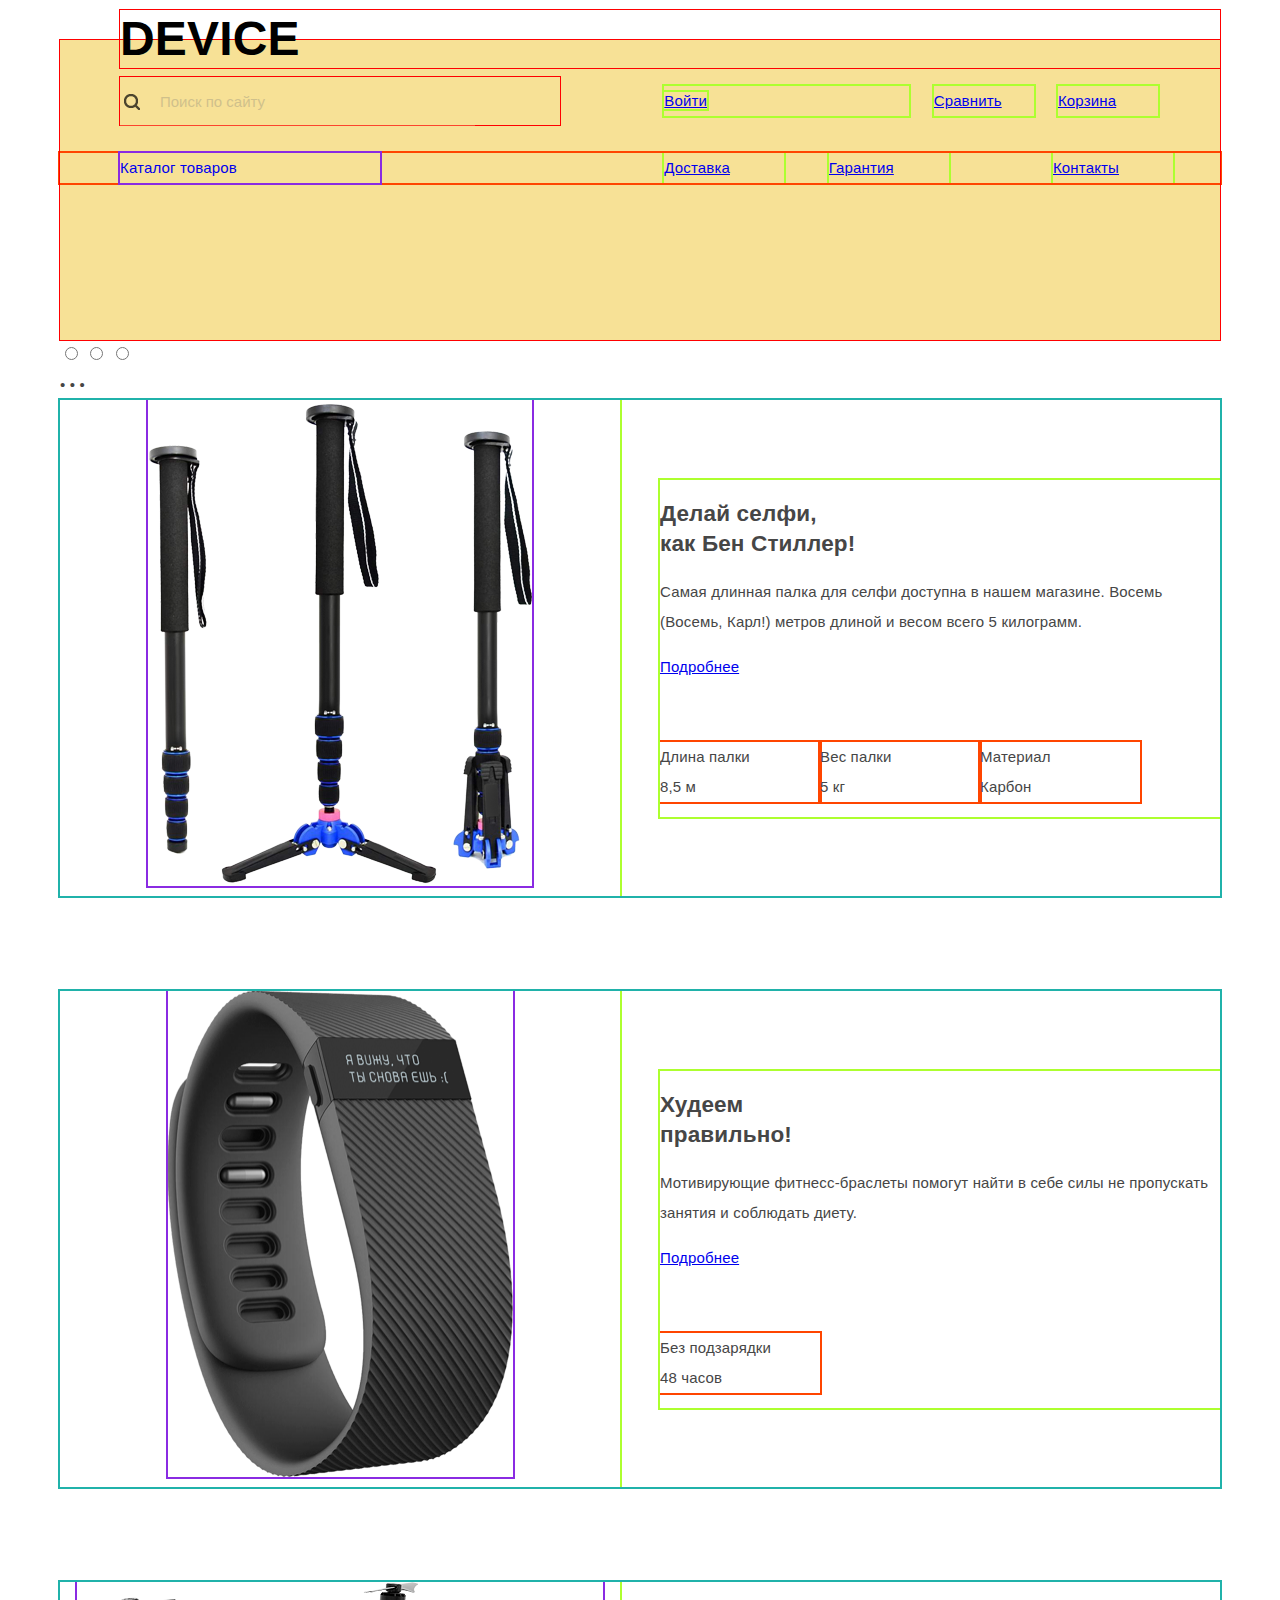
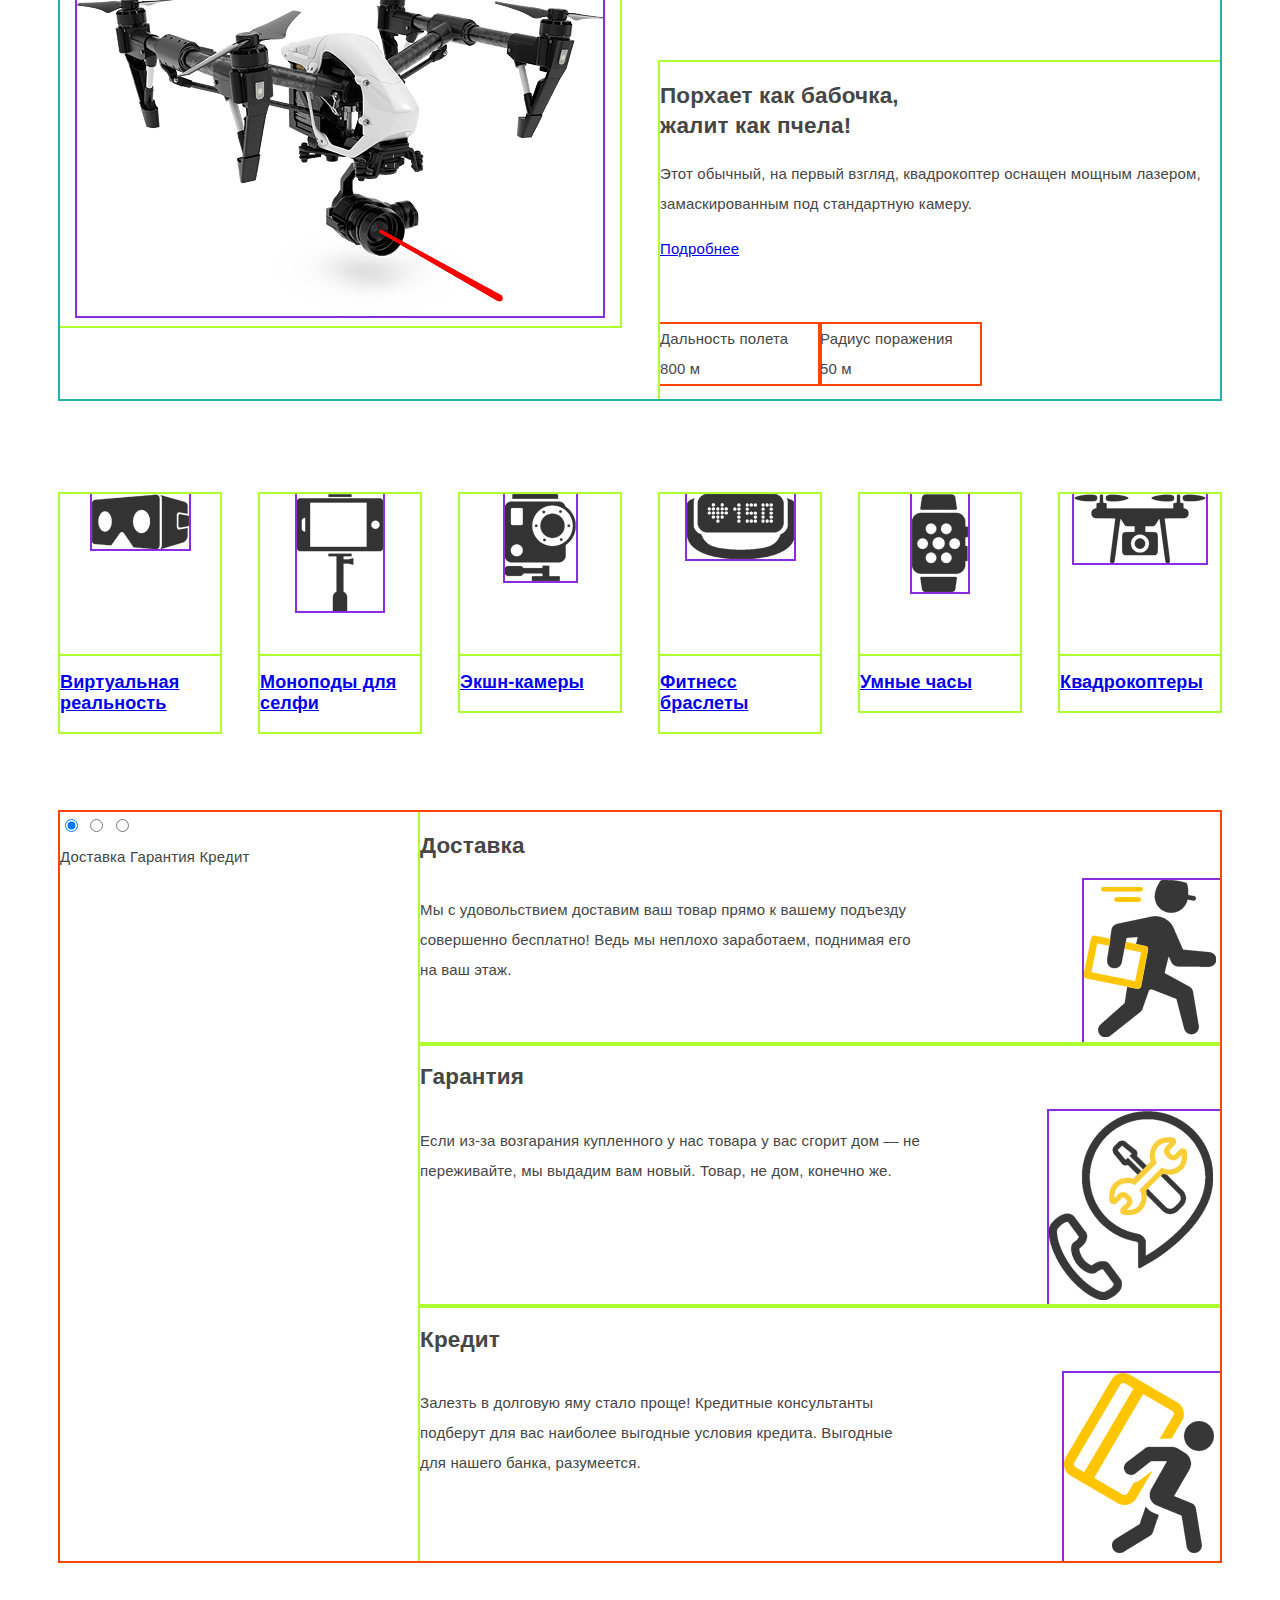
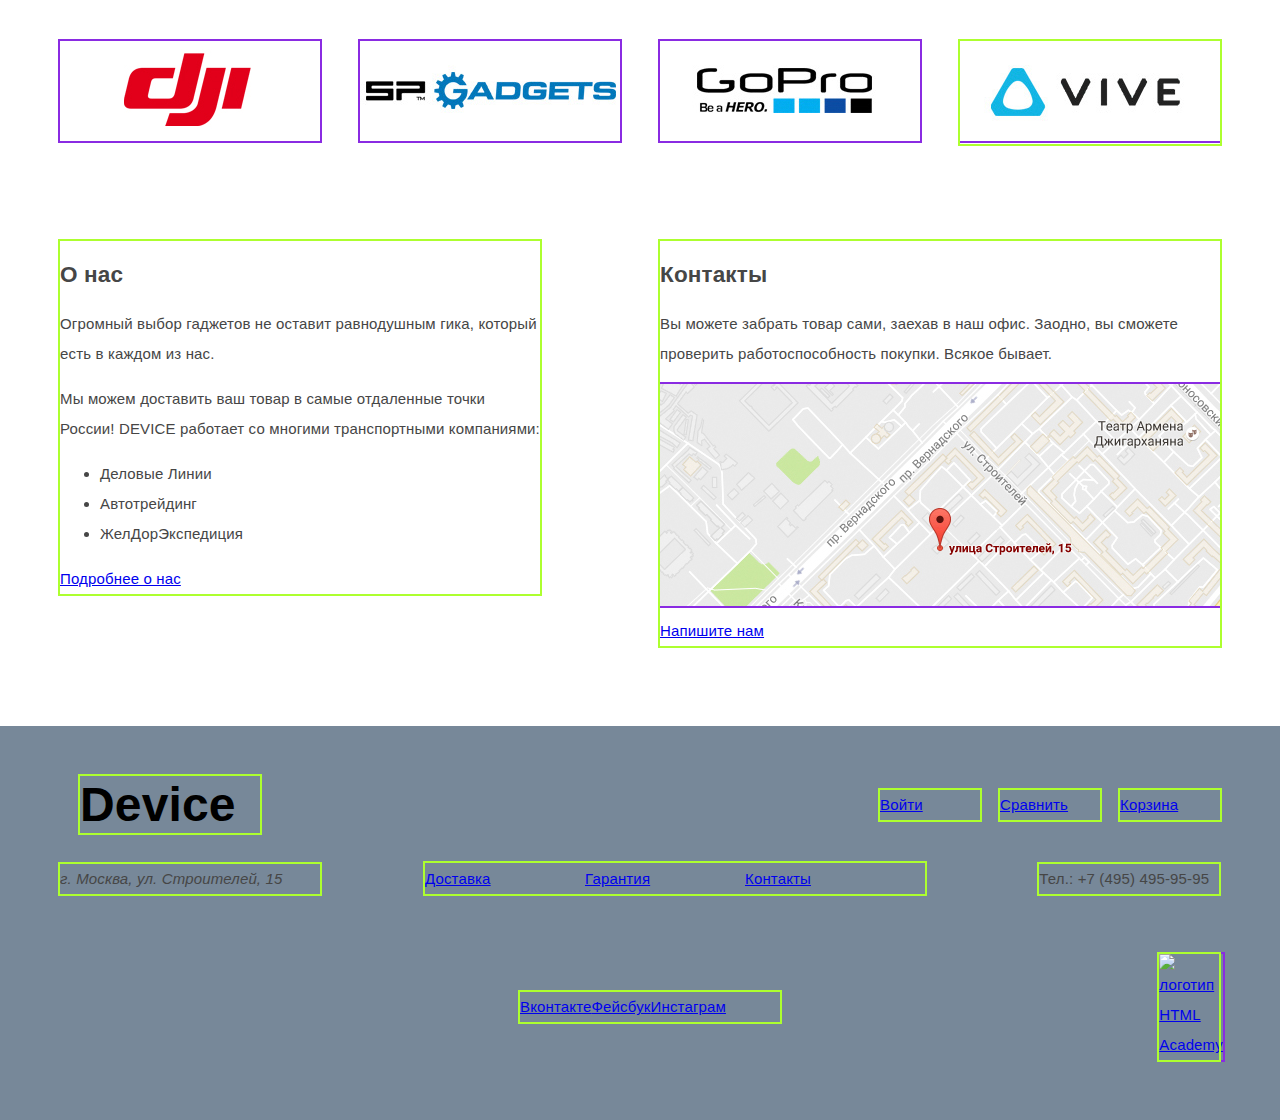
==== index.html @ c37bfab3 "продалжаю делать разметку меню каталога" ====
<!DOCTYPE html>
<html lang="ru">
  <head>
    <meta charset="utf-8">
    <title>HTML Academy: Девайс</title>
    <link rel="stylesheet" href="css/style.css">
  </head>
  <body>

    <header class="main-header">
      <div class="container">
        <a class="logo">Device</a>
        <form class="search" action="#" method="get">
          <input class="search-field" type="search" name="search-field" placeholder="Поиск по сайту"><!--
       --><input class="search-btn" type="submit" name="search-btn" value="Найти">
        </form>

        <div class="user-block">
          <a class="login" href="#">Войти</a>
        </div>

        <a class="comparison" href="#">Сравнить</a>
        <a class="cart" href="#">Корзина</a>

        <nav class="main-navigation">
          <ul class="catalog-list">
            <li><a href="#">Каталог товаров</a>
              <ul class="sub-menu">
                <li><a href="#">Виртуальная реальность</a></li><!--
             --><li><a href="catalog-monopods.html">Моноподы для селфи</a></li><!--
              --><li><a href="#">Экшн-камеры</a>
              </ul>
              <ul class="sub-menu">
                <li><a href="#">Фитнесс-браслеты</a></li><!--
             --><li><a href="#">Умные часы</a>
              </ul>
              <ul class="sub-menu">
                <li><a href="#">Квадрокоптеры</a></li>
              </ul>
            </li>
          </ul>
          <a class="delivery" href="#">Доставка</a>
          <a class="warranty" href="#">Гарантия</a>
          <a class="contacts" href="#">Контакты</a>
        </nav>
      </div>
    </header>

    <main>
      <div class="container">
        <div class="promo-slider ">
          <input type="radio" id="promo-btn-1" name="toggle" checked>
          <input type="radio" id="promo-btn-2" name="toggle">
          <input type="radio" id="promo-btn-3" name="toggle">
          <div class="slider-controls">
            <label for="promo-btn-1">&bull;</label>
            <label for="promo-btn-2">&bull;</label>
            <label for="promo-btn-3">&bull;</label>
          </div>

          <div class="wrapper">
            <article class="slider-item clearfix">
              <div class="img-box">
                <a href="#"><img src="img/slider-1.png" width="384" height="486" alt="selfie-stick"></a>
              </div>
              <div class="desc-box">
                <h2>Делай селфи,<br>
                    как Бен Стиллер!</h2>
                <p>Самая длинная палка для селфи доступна в нашем магазине.
                  Восемь (Восемь, Карл!) метров длиной и весом всего 5 килограмм.</p>
                <p class="item-link"><a class="btn" href="#">Подробнее</a></p>
                <dl class="desc clearfix">
                  <div class="item-property">
                    <dt>Длина палки</dt>
                    <dd>8,5 м</dd>
                  </div>
                  <div class="item-property">
                    <dt>Вес палки</dt>
                    <dd>5 кг</dd>
                  </div>
                  <div class="item-property">
                    <dt>Материал</dt>
                    <dd>Карбон</dd>
                  </div>
                </dl>
              </div>
            </article>

            <article class="slider-item clearfix">
              <div class="img-box">
                <a href="#"><img src="img/slider-2.png" width="345" height="486" alt="fitness-bracelet"></a>
              </div>
              <div class="desc-box">
                <h2>Худеем<br>
                    правильно!</h2>
                <p>Мотивирующие фитнесс-браслеты помогут найти в себе силы не пропускать занятия и соблюдать диету.</p>
                <p class="item-link"><a class="btn" href="#">Подробнее</a></p>
                <dl class="desc clearfix">
                  <div class="item-property">
                    <dt>Без подзарядки</dt>
                    <dd>48 часов</dd>
                  </div>
                </dl>
              </div>
            </article>

            <article class="slider-item clearfix">
              <div class="img-box">
                <a href="#"><img src="img/slider-3.png" width="526" height="334" alt="quadrocopters"></a>
              </div>
              <div class="desc-box">
                <h2>Порхает как бабочка,<br>
                    жалит как пчела!</h2>
                <p>Этот обычный, на первый взгляд, квадрокоптер оснащен мощным лазером, замаскированным под стандартную камеру.</p>
                <p class="item-link"><a class="btn" href="#">Подробнее</a></p>
                <dl class="desc clearfix">
                  <div class="item-property">
                    <dt>Дальность полета</dt>
                    <dd>800 м</dd>
                  </div>
                  <div class="item-property">
                    <dt>Радиус поражения</dt>
                    <dd>50 м</dd>
                  </div>
                </dl>
              </div>
            </article>
          </div>
        </div>

        <div class="catalog-items clearfix">
          <div class="catalog-item">
            <a href="#">
              <div class="item-background"><img src="img/popular-1.png" width="97" height="55" alt="Очки виртуальной реальности"></div>
              <p>Виртуальная реальность</p>
            </a>
          </div>

          <div class="catalog-item">
            <a href="catalog-monopods.html">
              <div class="item-background"><img src="img/popular-2.png" width="86" height="117" alt="Монопод для селфи"></div>
              <p>Моноподы для селфи</p>
            </a>
          </div>

          <div class="catalog-item">
            <a href="#">
              <div class="item-background"><img src="img/popular-3.png" width="71" height="87" alt="Экшн-камера"></div>
              <p>Экшн-камеры</p>
            </a>
          </div>

          <div class="catalog-item">
            <a href="#">
              <div class="item-background"><img src="img/popular-4.png" width="107" height="65" alt="Фитнесс браслет"></div>
              <p>Фитнесс браслеты</p>
            </a>
          </div>

          <div class="catalog-item">
            <a href="#">
              <div class="item-background"><img src="img/popular-5.png" width="56" height="98" alt="Умные часы"></div>
              <p>Умные часы</p>
            </a>
          </div>

          <div class="catalog-item">
            <a href="#">
              <div class="item-background"><img src="img/popular-6.png" width="132" height="69" alt="Квадрокоптер"></div>
              <p>Квадрокоптеры</p>
            </a>
          </div>
        </div>

        <div class="services-sliders clearfix">
          <div class="services-btn">
            <input type="radio" id="services-btn-1" name="toggle" checked>
            <input type="radio" id="services-btn-2" name="toggle">
            <input type="radio" id="services-btn-3" name="toggle">
            <div class="slider-controls">
              <label class="btn" for="services-btn-1">Доставка</label>
              <label class="btn" for="services-btn-2">Гарантия</label>
              <label class="btn" for="services-btn-3">Кредит</label>
            </div>
          </div>
          <div class="slider-slides clearfix">

            <article class="slider-item">
              <h2>Доставка</h2>
              <p>Мы с удовольствием доставим ваш товар прямо к вашему подъезду совершенно бесплатно!
                Ведь мы неплохо заработаем, поднимая его на ваш этаж.</p>
              <img src="img/delivery.png" width="136" height="164" alt="Курьер">
            </article>

            <article class="slider-item">
              <h2>Гарантия</h2>
              <p>Если из-за возгарания купленного у нас товара у вас сгорит дом — не переживайте, мы выдадим вам новый.
                Товар, не дом, конечно же.</p>
              <img src="img/warranty.png" width="171" height="195" alt="Звонок в сервис">
            </article>

            <article class="slider-item">
              <h2>Кредит</h2>
              <p>Залезть в долговую яму стало проще! Кредитные консультанты подберут для вас наиболее выгодные условия кредита.
                Выгодные для нашего банка, разумеется.</p>
              <img src="img/credit.png" width="156" height="188" alt="Кредитная карта">
            </article>
          </div>
        </div>

        <div class="promo-brand">
          <a href="#"><img src="img/logo-1.jpg" width="260" height="100" alt="logo"></a><!--
      --><a href="#"><img src="img/logo-2.jpg" width="260" height="100" alt="logo"></a><!--
      --><a href="#"><img src="img/logo-3.jpg" width="260" height="100" alt="logo"></a><!--
      --><a href="#"><img src="img/logo-4.jpg" width="260" height="100" alt="logo"></a>
        </div>
        <div class="clearfix">
          <section class="about-us">
            <h2>О нас</h2>
            <p>Огромный выбор гаджетов не оставит равнодушным гика, который есть в каждом из нас.</p>
            <p>Мы можем доставить ваш товар в самые отдаленные точки России! DEVICE работает со многими транспортными компаниями:</p>
            <ul>
              <li>Деловые Линии</li>
              <li>Автотрейдинг</li>
              <li>ЖелДорЭкспедиция</li>
            </ul>
            <a class="btn" href="#">Подробнее о нас</a>
          </section>

          <section class="index-contacts">
            <h2>Контакты</h2>
            <p>Вы можете забрать товар сами, заехав в наш офис. Заодно, вы сможете проверить работоспособность покупки.
              Всякое бывает.</p>
            <a href="#popup-map"><img src="img/map.jpg" width="560" height="222" alt="Схема проезда"></a>
            <a class="btn" href="#write-us">Напишите нам</a>
          </section>
        </div>
      </div>
    </main>

    <footer class="main-footer">
      <div class="container">
        <a class="logo">Device</a><!--
     --><a class="login" href="#">Войти</a><!--
     --><a class="comparison" href="#">Сравнить</a><!--
     --><a class="cart" href="#">Корзина</a>

        <address>г. Москва, ул. Строителей, 15</address><!--
     --><nav class="footer-navigation">
        <a class="delivery" href="#">Доставка</a><!--
     --><a class="warranty" href="#">Гарантия</a><!--
     --><a class="contacts" href="#">Контакты</a>
        </nav>
        <div class="footer-contacts">Тел.: +7 (495) 495-95-95</div>

        <div class="footer-social">
          <a class="social-btn social-btn-vk" href="#">Вконтакте</a><!--
       --><a class="social-btn social-btn-fb" href="#">Фейсбук</a><!--
       --><a class="social-btn social-btn-inst" href="#">Инстаграм</a>
        </div>
        <div class="footer-copyright">
          <a href="https://htmlacademy.ru"><img src="#" width="27" height="34" alt="логотип HTML Academy"></a>
        </div>
      </div>
    </footer>

    <!-- Модальное окно write us -->
    <div class="write-us" id="write-us">
      <form action="#" method="post">
        <div class="clearfix">
          <div class="wrap-name">
            <label for="client-name">Ваше имя:<br></label>
            <input type="text" name="name" id="client-name" placeholder="Представьтесь, пожалуйста">
          </div>
          <div class="wrap-mail">
            <label for="client-email">Ваш e-mail:<br></label>
            <input type="text" name="email" id="client-email" placeholder="Для отправки ответа">
          </div>
        </div>
        <div class="wrap-text">
          <label for="email-text">Текст письма:<br></label>
          <textarea name="email-text" id="email-text" cols="30" rows="10">В свободной форме</textarea>
        </div>
          <button class="btn" type="submit">Отправить</button>
      </form>
      <a class="modal-close-btn" href="#"><img src="#" width="23" height="22" alt="Кнопка закрыть"></a>
    </div>

    <!-- Модальное окно popup-map -->
    <div class="popup-map" id="popup-map">
      <img src="img/map-big.jpg" width="960" height="559">
      <a class="modal-close-btn" href="#"><img src="#" width="23" height="22" alt="Кнопка закрыть"></a>
    </div>
  </body>
</html>
---- css/style.css ----
html,
body {
  margin: 0;
  padding: 0;
}

.clearfix::after {
  content: "";
  display: table;
  clear: both;
}

body {
  min-width: 1200px;
  font-size: 15px;
  line-height: 2em;
  letter-spacing: 0.01em;
  font-weight: 200;
  font-family: "Open Sans", "Trebuchet MS", sans-serif;
  color: #464646;
  background-color: #ffffff;
}

.container {
  width: 1160px;
  margin: 0 auto;
  padding: 0;
}

img {
  /*для наглядности*/
  outline: 2px solid blueviolet;
}

.main-header .container {
  height: 300px;
  margin-top: 40px;
  background-color: #f7e196;
  /*для наглядности*/
  outline: 1px solid red;
}

 .main-header .logo {
  position: relative;
  display: block;
  top: -30px;
  margin-left: 60px;
  font-family: "Gilroy", "Open Sans", "Trebuchet MS", sans-serif;
  font-size: 48px;
  line-height: 1.2em;
  font-weight: 700;
  text-transform: uppercase;
  color: #000000;
  /*для наглядности*/
  outline: 1px solid red;
}

/*-----------------ПОИСК В ШАПКЕ---------------*/
/*------ спросить у наставника как делать ---------*/
.search {
  position: relative;
  display: inline-block;
  vertical-align: middle;
  width: 440px;
  margin-right: 100px;
  margin-left: 60px;
  margin-top: -25px;
  /*для наглядности*/
  outline: 1px solid red;
}

.search-field,
.search-btn {
  height: 50px;
  padding: 0;
  margin: 0;
  margin-bottom: -2px;
  font-size: 15px;
  line-height: 2.4em;
  background-color: #f7e196;
  border: none;
}

.search-field {
  width: 355px;
  padding-left: 40px;
  border-top: 2px solid transparent;
  border-bottom: 2px solid transparent;
  opacity: 0.3;
}

.search::before  {
  content: "";
  position: absolute;
  top: 17px;
  left: 4px;
  height: 16px;
  width: 16px;
  background-image: url(../img/search.png);
  background-repeat: no-repeat;
}

.search-btn {
  visibility: hidden;
}

.search:hover .search-field {
  opacity: 1;
}

.search-field:focus {
  border-bottom: 2px solid #000000;
  opacity: 1;
}

.search-field:focus + .search-btn {
  visibility: visible;
  width: 85px;
  border: 2px solid #000000;
}

.search-field:focus + .search-btn:hover {
  visibility: visible;
  width: 85px;
  color: #ffffff;
  background-color: #000000;
}

.search:hover .search-btn:active {
  visibility: visible;
  width: 85px;
  color: rgba(255, 255, 255, 0.3);
  background-color: #000000;
}

/*---------КОНЕЦ ПОИСК В ШАПКЕ--------*/

.main-header .user-block {
  display: inline-block;
  vertical-align: middle;
  width: 245px;
  margin-top: -25px;
  margin-right: 20px;
/*для наглядности*/
  outline: 2px solid greenyellow;
}

.main-header .login {
  width: 160px;
  margin-right: 20px;
  /*для наглядности*/
  outline: 2px solid greenyellow;
}

.main-header .logout {
  /*для наглядности*/
  outline: 2px solid greenyellow;
}

.main-header .comparison {
  display: inline-block;
  vertical-align: middle;
  width: 100px;
  margin-top: -25px;
  margin-right: 20px;
  /*для наглядности*/
  outline: 2px solid greenyellow;
}

.main-header .cart {
  display: inline-block;
  vertical-align: middle;
  width: 100px;
  margin-top: -25px;
  margin-right: 60px;
  /*для наглядности*/
  outline: 2px solid greenyellow;
}

.main-navigation {
  margin-top: 25px;
  /*для наглядности*/
  outline: 2px solid orangered;
}

.main-navigation .catalog-list {
  position: relative;
  display: inline-block;
  vertical-align: top;
  min-width: 260px;
  margin: 0;
  padding: 0;
  margin-left: 60px;
  margin-right: 280px;
  list-style-type: none;
  /*для наглядности*/
  outline: 2px solid blueviolet;
}

.catalog-list .sub-menu {
  display: none;
}

.catalog-list a {
  text-decoration: none;
}
.catalog-list:hover .sub-menu {
  position: absolute;
  left: -60px;
  display: block;
  height: 130px;
  width: 660px;
  margin: 0;
  padding: 0;
  padding-top: 30px;
  list-style-type: none;
  /*для наглядности*/
  outline: 2px solid blueviolet;
}

.catalog-list .sub-menu:nth-of-type(1) {
  padding-left: 60px;
}

.catalog-list .sub-menu:nth-of-type(2) {
  margin-left: 300px;
}

.catalog-list .sub-menu:nth-of-type(3) {
  margin-left: 500px;
}

.main-header .delivery {
display: inline-block;
vertical-align: top;
  width: 120px;
  margin-right: 40px;
  /*для наглядности*/
  outline: 2px solid greenyellow;
}

.main-header .warranty {
display: inline-block;
vertical-align: top;
  width: 120px;
  margin-right: 100px;
  /*для наглядности*/
  outline: 2px solid greenyellow;
}

.main-header .contacts {
display: inline-block;
vertical-align: top;
  width: 120px;
  /*margin-left: 60px;*/
  /*для наглядности*/
  outline: 2px solid greenyellow;
}

/*-------------------MAIN------------------*/
.promo-slider .slider-item {
  margin-bottom: 95px;
  /*для наглядности*/
  outline: 2px solid lightseagreen;
}

.img-box {
  float: left;
  width: 560px;
  text-align: center;
  /*для наглядности*/
  outline: 2px solid greenyellow;
}

.desc-box {
  float: right;
  width: 560px;
  margin-top: 80px;
  /*для наглядности*/
  outline: 2px solid greenyellow;
}

.desc dd,
.desc dt {
  margin: 0;
  padding: 0;
}

.desc {
  margin-top: 60px;
}

.item-property {
  float: left;
  width: 160px;
  /*для наглядности*/
  outline: 2px solid orangered;
}

.index-content-title {
  font-size: 47px;
  line-height: initial;
  font-weight: 800;
  color: #000000;
}

.catalog-item {
  float: left;
  width: 160px;
  margin-right: 40px;
  margin-bottom: 80px;
  /*для наглядности*/
  outline: 2px solid greenyellow;
}

.catalog-item p {
  font-size: 18px;
  line-height: initial;
  font-weight: 800;
}

.item-background {
  box-sizing: border-box;
  height: 160px;
  width: 160px;
  margin: 0;
  text-align: center;
  /*для наглядности*/
  outline: 2px solid greenyellow;
}

.catalog-item:last-child {
  margin-right: 0;
}

.services-sliders {
  margin-bottom: 80px;
  /*для наглядности*/
  outline: 2px solid orangered;
}

.services-btn {
  float: left;
  width: 280px;
}

.services-sliders .slider-item {
  float: right;
  width: 800px;
  /*для наглядности*/
  outline: 2px solid greenyellow;
}

.services-sliders h2,
.services-sliders p {
  float: left;
  width: 500px;
}

.services-sliders img {
  float: right;
  margin-top: 0;
}

.promo-brand {
  display: inline-block;
  vertical-align: top;
  margin-bottom: 90px;
}

.promo-brand a {
  margin-right: 40px;
}

.promo-brand a:last-child {
  margin-right: 0;
  /*для наглядности*/
  outline: 2px solid greenyellow;
}

.about-us {
  float: left;
  width: 480px;
  margin-bottom: 80px;
  /*для наглядности*/
  outline: 2px solid greenyellow;
}

.index-contacts {
  float: right;
  width: 560px;
  margin-bottom: 80px;
  /*для наглядности*/
  outline: 2px solid greenyellow;
}

.breadcrumbs {
  margin-bottom: 40px;
  /*для наглядности*/
  outline: 2px solid mediumspringgreen;
}

.sort {
  margin-bottom: 70px;
}

.index-content-left {
  float: left;
  width: 330px;
  /*для наглядности*/
  outline: 2px solid greenyellow;
}

.sort h3 {
  display: inline-block;
  width: 160px;
}

.catalog-item h3 {
  width: auto;
}

.index-content-right {
  float: right;
  width: 760px;
  /*для наглядности*/
  outline: 2px solid greenyellow;
}

.index-content-right .catalog-item {
  display: inline-block;
  vertical-align: top;
  width: 360px;
  margin-right: 40px;
  /*для наглядности*/
  outline: 2px solid greenyellow;
}

.index-content-right  article:nth-of-type(2n) {
  margin-right: 0;
  /*для наглядности*/
  outline: 2px solid cornflowerblue;
}

.pagination {
  padding-top: 25px;
  padding-bottom: 25px;
  /*для наглядности*/
  outline: 4px solid cornflowerblue;
}

.pagination .btn-page-prev {
  float: left;
  width: 130px;
  margin-right: 20px;
  /*для наглядности*/
  outline: 2px solid greenyellow;
}

.pagination-pages {
  float: left;
  width: 460px;
  text-align: center;
  /*для наглядности*/
  outline: 2px solid greenyellow;
}

.pagination .btn-page-next {
  float: right;
  width: 130px;
  margin-left: 20px;
  /*для наглядности*/
  outline: 2px solid greenyellow;
}

.main-footer {
  padding-top: 50px;
  padding-bottom: 60px;
  /*для наглядности*/
  background: lightslategrey;
}

.main-footer .logo {
  display: inline-block;
  vertical-align: middle;
  width: 180px;
  margin-left: 20px;
  margin-right: 620px;
  margin-bottom: 30px;
  font-size: 48px;
  line-height: 1.2em;
  font-weight: 700;
  color: #000000;
  /*для наглядности*/
  outline: 2px solid greenyellow;
}

.main-footer .login {
  display: inline-block;
  vertical-align: middle;
  width: 100px;
  margin-right: 20px;
  margin-bottom: 30px;
  /*для наглядности*/
  outline: 2px solid greenyellow;
}

.main-footer .logout {
  display: inline-block;
  vertical-align: middle;
  width: 100px;
  margin-right: 20px;
  margin-bottom: 30px;
  /*для наглядности*/
  outline: 2px solid greenyellow;
}


.main-footer .comparison {
  display: inline-block;
  vertical-align: middle;
  width: 100px;
  margin-right: 20px;
  margin-bottom: 30px;
  /*для наглядности*/
  outline: 2px solid greenyellow;
}

.main-footer .cart {
  display: inline-block;
  vertical-align: middle;
  width: 100px;
  margin-bottom: 30px;
  /*для наглядности*/
  outline: 2px solid greenyellow;
}

.main-footer address {
  display: inline-block;
  vertical-align: middle;
  width: 260px;
  margin-right: 105px;
  margin-bottom: 60px;
  /*для наглядности*/
  outline: 2px solid greenyellow;
}

.footer-navigation {
  display: inline-block;
  vertical-align: middle;
  width: 500px;
  margin-right: 110px;
  margin-bottom: 60px;
  /*для наглядности*/
  outline: 2px solid greenyellow;
}

.footer-navigation a {
  display: inline-block;
  vertical-align: middle;
  width: 140px;
  margin-right: 20px;
}

.footer-contacts {
  display: inline-block;
  vertical-align: middle;
  width: 180px;
  margin-bottom: 60px;
  /*для наглядности*/
  outline: 2px solid greenyellow;
}

.footer-social {
  display: inline-block;
  vertical-align: middle;
  width: 260px;
  margin-left: 460px;
  /*для наглядности*/
  outline: 2px solid greenyellow;
}

.footer-copyright {
  display: inline-block;
  vertical-align: middle;
  width: 60px;
  margin-left: 375px;
  /*для наглядности*/
  outline: 2px solid greenyellow;
}

/*всплывающие окна*/
.write-us {
  display: none;
  box-sizing: border-box;
  width: 960px;
  height: 559px;
  padding-top: 80px;
  padding-bottom: 90px;
  /*для наглядности*/
  outline: 2px solid greenyellow;
}

.wrap-name {
  float: left;
  width: 360px;
  margin-left: 100px;
  /*для наглядности*/
  outline: 2px solid greenyellow;
}

.wrap-mail {
  float: right;
  width: 360px;
  margin-right: 100px;
  /*для наглядности*/
  outline: 2px solid greenyellow;
}

.wrap-text {
  width: 760px;
  margin: 0 auto;
  margin-top: 35px;
  /*для наглядности*/
  outline: 2px solid greenyellow;
}

.wrap-text textarea {
  width: 755px;
}

.write-us .btn {
  width: 200px;
  height: 40px;
  margin-top: 35px;
  margin-left: 100px;
  /*для наглядности*/
  outline: 2px solid greenyellow;
}

.popup-map {
  display: none;
  box-sizing: border-box;
  width: 960px;
  height: 559px;
  /*для наглядности*/
  outline: 2px solid greenyellow;
}
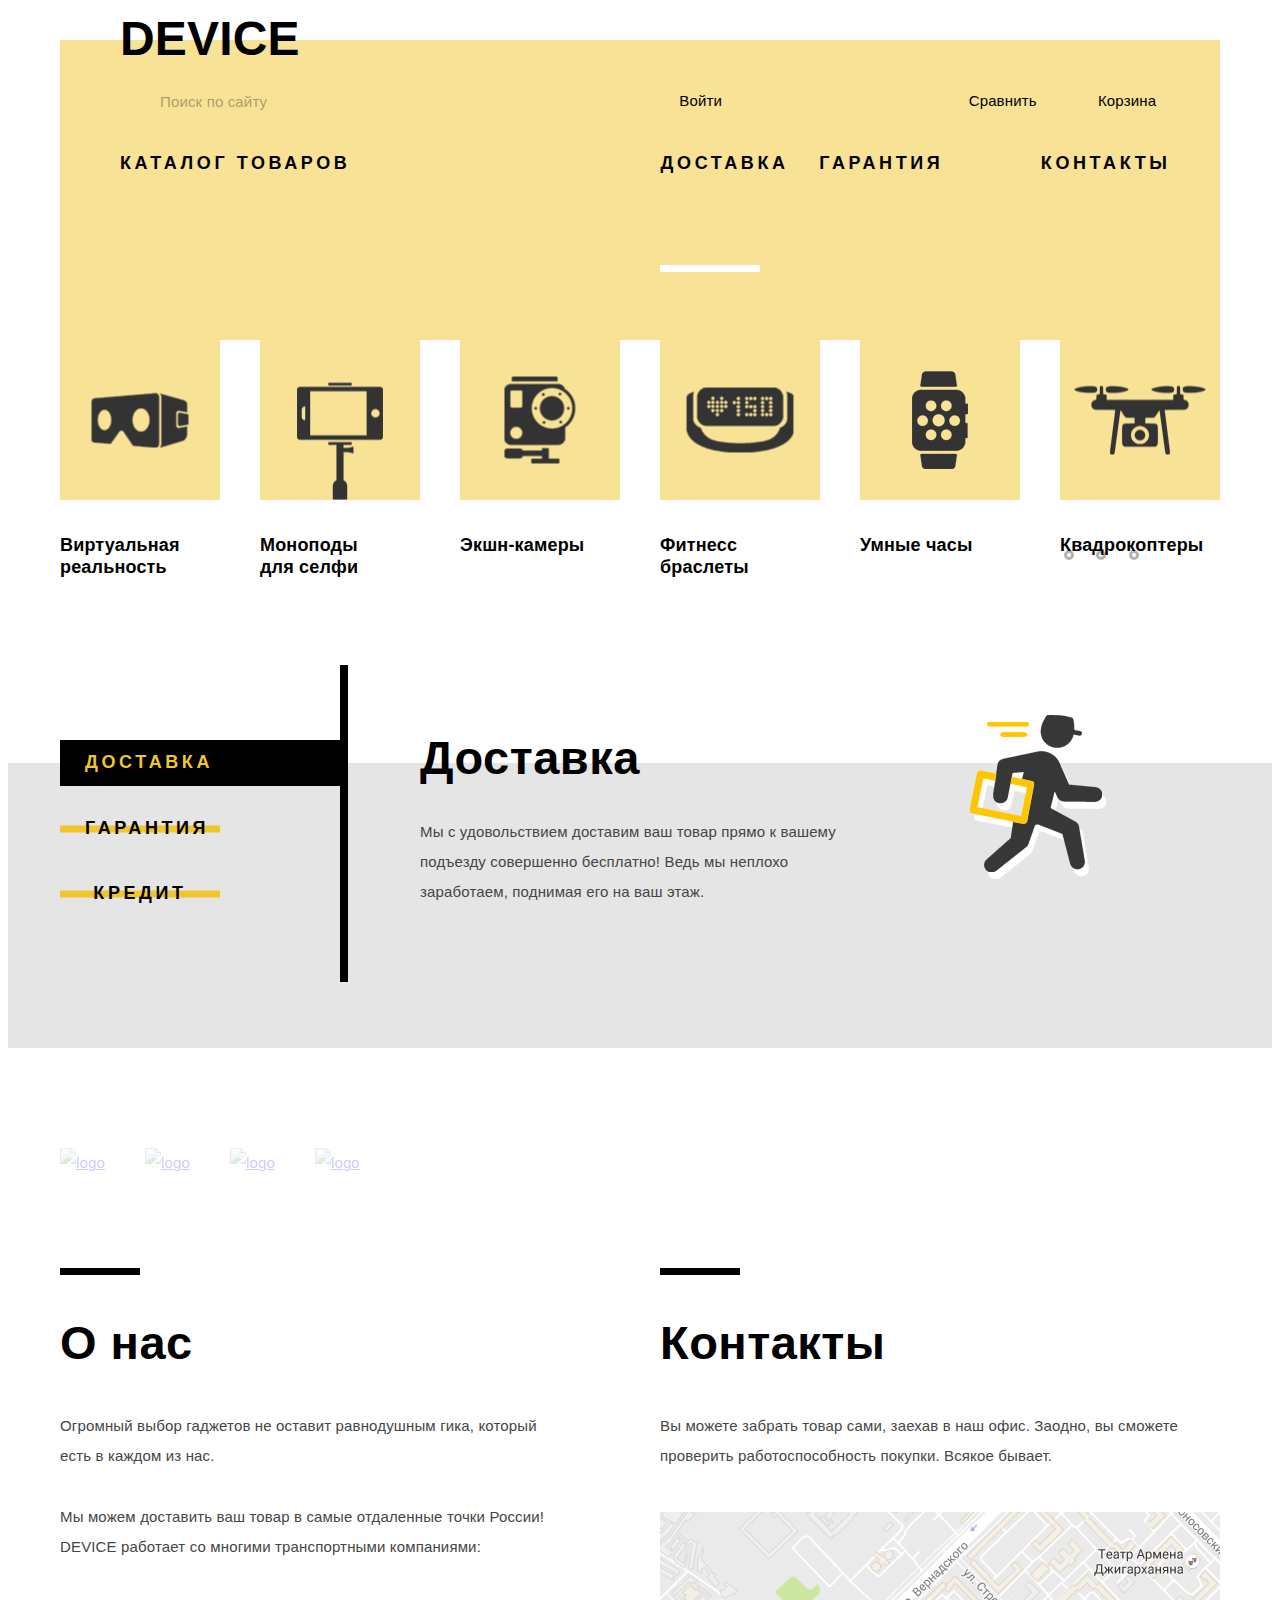
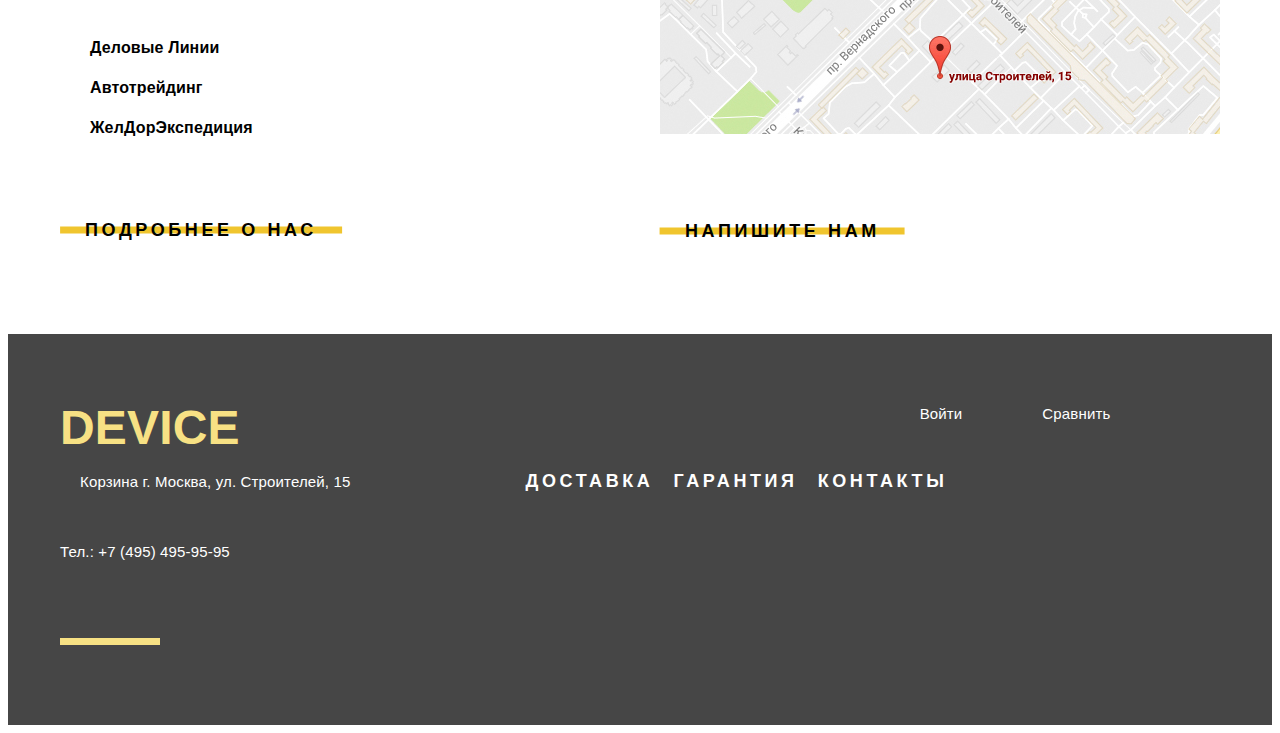
==== commit 344a3a48: "работа над слайдерами" ====
--- a/index.html
+++ b/index.html
@@ -3,10 +3,10 @@
   <head>
     <meta charset="utf-8">
     <title>HTML Academy: Девайс</title>
+    <link rel="stylesheet" href="css/normalize.css">
     <link rel="stylesheet" href="css/style.css">
   </head>
   <body>
-
     <header class="main-header">
       <div class="container">
         <a class="logo">Device</a>
@@ -23,12 +23,12 @@
         <a class="cart" href="#">Корзина</a>
 
         <nav class="main-navigation">
-          <ul class="catalog-list">
-            <li><a href="#">Каталог товаров</a>
+          <ul>
+            <li class="catalog"><a class="catalog-link" href="#">Каталог товаров</a>
               <ul class="sub-menu">
                 <li><a href="#">Виртуальная реальность</a></li><!--
              --><li><a href="catalog-monopods.html">Моноподы для селфи</a></li><!--
-              --><li><a href="#">Экшн-камеры</a>
+             --><li><a href="#">Экшн-камеры</a>
               </ul>
               <ul class="sub-menu">
                 <li><a href="#">Фитнесс-браслеты</a></li><!--
@@ -48,17 +48,17 @@
 
     <main>
       <div class="container">
-        <div class="promo-slider ">
+        <div class="promo-slider">
           <input type="radio" id="promo-btn-1" name="toggle" checked>
           <input type="radio" id="promo-btn-2" name="toggle">
           <input type="radio" id="promo-btn-3" name="toggle">
           <div class="slider-controls">
-            <label for="promo-btn-1">&bull;</label>
-            <label for="promo-btn-2">&bull;</label>
-            <label for="promo-btn-3">&bull;</label>
-          </div>
-
-          <div class="wrapper">
+            <label class="slider-dot" for="promo-btn-1"></label>
+            <label class="slider-dot" for="promo-btn-2"></label>
+            <label class="slider-dot" for="promo-btn-3"></label>
+          </div>
+
+          <div class="slides">
             <article class="slider-item clearfix">
               <div class="img-box">
                 <a href="#"><img src="img/slider-1.png" width="384" height="486" alt="selfie-stick"></a>
@@ -67,20 +67,20 @@
                 <h2>Делай селфи,<br>
                     как Бен Стиллер!</h2>
                 <p>Самая длинная палка для селфи доступна в нашем магазине.
-                  Восемь (Восемь, Карл!) метров длиной и весом всего 5 килограмм.</p>
-                <p class="item-link"><a class="btn" href="#">Подробнее</a></p>
+                  Восемь (Восемь, Карл!) метров длиной и весом всего 5 килограмм.</p>
+                <div class="btn"><a class="item-link" href="#">Подробнее</a></div>
                 <dl class="desc clearfix">
                   <div class="item-property">
+                    <dd>8,5 м</dd>
                     <dt>Длина палки</dt>
-                    <dd>8,5 м</dd>
-                  </div>
-                  <div class="item-property">
+                  </div>
+                  <div class="item-property">
+                    <dd>5 кг</dd>
                     <dt>Вес палки</dt>
-                    <dd>5 кг</dd>
-                  </div>
-                  <div class="item-property">
+                  </div>
+                  <div class="item-property">
+                    <dd>Карбон</dd>
                     <dt>Материал</dt>
-                    <dd>Карбон</dd>
                   </div>
                 </dl>
               </div>
@@ -94,11 +94,11 @@
                 <h2>Худеем<br>
                     правильно!</h2>
                 <p>Мотивирующие фитнесс-браслеты помогут найти в себе силы не пропускать занятия и соблюдать диету.</p>
-                <p class="item-link"><a class="btn" href="#">Подробнее</a></p>
+                <div class="btn"><a class="item-link" href="#">Подробнее</a></div>
                 <dl class="desc clearfix">
                   <div class="item-property">
+                    <dd>48 часов</dd>
                     <dt>Без подзарядки</dt>
-                    <dd>48 часов</dd>
                   </div>
                 </dl>
               </div>
@@ -112,15 +112,15 @@
                 <h2>Порхает как бабочка,<br>
                     жалит как пчела!</h2>
                 <p>Этот обычный, на первый взгляд, квадрокоптер оснащен мощным лазером, замаскированным под стандартную камеру.</p>
-                <p class="item-link"><a class="btn" href="#">Подробнее</a></p>
+                <div class="btn"><a class="item-link" href="#">Подробнее</a></div>
                 <dl class="desc clearfix">
                   <div class="item-property">
+                    <dd>800 м</dd>
                     <dt>Дальность полета</dt>
-                    <dd>800 м</dd>
-                  </div>
-                  <div class="item-property">
+                  </div>
+                  <div class="item-property">
+                    <dd>50 м</dd>
                     <dt>Радиус поражения</dt>
-                    <dd>50 м</dd>
                   </div>
                 </dl>
               </div>
@@ -128,7 +128,7 @@
           </div>
         </div>
 
-        <div class="catalog-items clearfix">
+        <div class="clearfix">
           <div class="catalog-item">
             <a href="#">
               <div class="item-background"><img src="img/popular-1.png" width="97" height="55" alt="Очки виртуальной реальности"></div>
@@ -171,35 +171,35 @@
             </a>
           </div>
         </div>
-
-        <div class="services-sliders clearfix">
-          <div class="services-btn">
-            <input type="radio" id="services-btn-1" name="toggle" checked>
-            <input type="radio" id="services-btn-2" name="toggle">
-            <input type="radio" id="services-btn-3" name="toggle">
-            <div class="slider-controls">
-              <label class="btn" for="services-btn-1">Доставка</label>
-              <label class="btn" for="services-btn-2">Гарантия</label>
-              <label class="btn" for="services-btn-3">Кредит</label>
-            </div>
-          </div>
-          <div class="slider-slides clearfix">
-
-            <article class="slider-item">
+      </div>
+      
+      <div class="services-slider">
+        <div class="container">
+          <input type="radio" id="services-btn-1" name="toggle" checked>
+          <input type="radio" id="services-btn-2" name="toggle">
+          <input type="radio" id="services-btn-3" name="toggle">
+          <div class="services-controls">
+            <div class="btn active"><label class="services" for="services-btn-1">Доставка</label></div>
+            <div class="btn"><label class="services" for="services-btn-2">Гарантия</label></div>
+            <div class="btn"><label class="services" for="services-btn-3">Кредит</label></div>
+          </div>
+          
+          <div class="services-slides clearfix">
+            <article class="services-slider-item">
               <h2>Доставка</h2>
               <p>Мы с удовольствием доставим ваш товар прямо к вашему подъезду совершенно бесплатно!
                 Ведь мы неплохо заработаем, поднимая его на ваш этаж.</p>
               <img src="img/delivery.png" width="136" height="164" alt="Курьер">
             </article>
 
-            <article class="slider-item">
+            <article class="services-slider-item">
               <h2>Гарантия</h2>
               <p>Если из-за возгарания купленного у нас товара у вас сгорит дом — не переживайте, мы выдадим вам новый.
                 Товар, не дом, конечно же.</p>
               <img src="img/warranty.png" width="171" height="195" alt="Звонок в сервис">
             </article>
 
-            <article class="slider-item">
+            <article class="services-slider-item">
               <h2>Кредит</h2>
               <p>Залезть в долговую яму стало проще! Кредитные консультанты подберут для вас наиболее выгодные условия кредита.
                 Выгодные для нашего банка, разумеется.</p>
@@ -207,13 +207,16 @@
             </article>
           </div>
         </div>
-
+      </div>
+
+      <div class="container">
         <div class="promo-brand">
-          <a href="#"><img src="img/logo-1.jpg" width="260" height="100" alt="logo"></a><!--
-      --><a href="#"><img src="img/logo-2.jpg" width="260" height="100" alt="logo"></a><!--
-      --><a href="#"><img src="img/logo-3.jpg" width="260" height="100" alt="logo"></a><!--
-      --><a href="#"><img src="img/logo-4.jpg" width="260" height="100" alt="logo"></a>
-        </div>
+          <a href="#"><img src="img/logo-1с.jpg" width="260" height="100" alt="logo"></a><!--
+       --><a href="#"><img src="img/logo-2с.jpg" width="260" height="100" alt="logo"></a><!--
+       --><a href="#"><img src="img/logo-3с.jpg" width="260" height="100" alt="logo"></a><!--
+       --><a href="#"><img src="img/logo-4с.jpg" width="260" height="100" alt="logo"></a>
+        </div>
+
         <div class="clearfix">
           <section class="about-us">
             <h2>О нас</h2>
@@ -224,7 +227,7 @@
               <li>Автотрейдинг</li>
               <li>ЖелДорЭкспедиция</li>
             </ul>
-            <a class="btn" href="#">Подробнее о нас</a>
+            <div class="btn"><a href="#">Подробнее о нас</a></div>
           </section>
 
           <section class="index-contacts">
@@ -232,7 +235,7 @@
             <p>Вы можете забрать товар сами, заехав в наш офис. Заодно, вы сможете проверить работоспособность покупки.
               Всякое бывает.</p>
             <a href="#popup-map"><img src="img/map.jpg" width="560" height="222" alt="Схема проезда"></a>
-            <a class="btn" href="#write-us">Напишите нам</a>
+            <div class="btn"><a href="#write-us">Напишите нам</a></div>
           </section>
         </div>
       </div>
@@ -247,20 +250,16 @@
 
         <address>г. Москва, ул. Строителей, 15</address><!--
      --><nav class="footer-navigation">
-        <a class="delivery" href="#">Доставка</a><!--
-     --><a class="warranty" href="#">Гарантия</a><!--
-     --><a class="contacts" href="#">Контакты</a>
+        <a href="#">Доставка</a><!--
+     --><a href="#">Гарантия</a><!--
+     --><a href="#">Контакты</a>
         </nav>
         <div class="footer-contacts">Тел.: +7 (495) 495-95-95</div>
 
-        <div class="footer-social">
-          <a class="social-btn social-btn-vk" href="#">Вконтакте</a><!--
-       --><a class="social-btn social-btn-fb" href="#">Фейсбук</a><!--
-       --><a class="social-btn social-btn-inst" href="#">Инстаграм</a>
-        </div>
-        <div class="footer-copyright">
-          <a href="https://htmlacademy.ru"><img src="#" width="27" height="34" alt="логотип HTML Academy"></a>
-        </div>
+        <a class="social-btn social-btn-fb" href="#">Вконтакте</a><!--
+     --><a class="social-btn social-btn-inst" href="#">Фейсбук</a><!--
+     --><a class="social-btn social-btn-twit" href="#">Инстаграм</a>
+        <a class="footer-copyright" href="https://htmlacademy.ru">HTML Academy</a>
       </div>
     </footer>
 
@@ -281,7 +280,7 @@
           <label for="email-text">Текст письма:<br></label>
           <textarea name="email-text" id="email-text" cols="30" rows="10">В свободной форме</textarea>
         </div>
-          <button class="btn" type="submit">Отправить</button>
+          <div class="btn"><button type="submit">Отправить</button></div>
       </form>
       <a class="modal-close-btn" href="#"><img src="#" width="23" height="22" alt="Кнопка закрыть"></a>
     </div>
--- a/css/style.css
+++ b/css/style.css
@@ -1,7 +1,56 @@
-html,
+@font-face {
+  font-family: 'Open Sans';
+  src: local('Open Sans'),
+       local('OpenSans'),
+       url('../fonts/opensans.woff2') format('woff2'),
+       url('../fonts/opensans.woff') format('woff'),
+       url('../fonts/opensans.ttf') format('truetype');
+  font-weight: 400;
+  font-style: normal;
+}
+
+@font-face {
+  font-family: 'Open Sans';
+  src: local('Open Sans Light'),
+       local('OpenSans-Light'),
+       url('../fonts/opensanslight.woff2') format('woff2'),
+       url('../fonts/opensanslight.woff') format('woff'),
+       url('../fonts/opensanslight.ttf') format('truetype');
+  font-weight: 300;
+  font-style: normal;
+}
+
+@font-face {
+  font-family: 'Gilroy';
+  src: local('Gilroy Light'),
+       local('Gilroy-Light'),
+       url('../fonts/Gilroylight.woff2') format('woff2'),
+       url('../fonts/Gilroylight.woff') format('woff'),
+       url('../fonts/Gilroylight.ttf') format('truetype');
+  font-weight: 300;
+  font-style: normal;
+}
+
+@font-face {
+  font-family: 'Gilroy';
+  src: local('Gilroy ExtraBold'),
+       local('Gilroy-ExtraBold'),
+       url('../fonts/Gilroyextrabold.woff2') format('woff2'),
+       url('../fonts/Gilroyextrabold.woff') format('woff'),
+       url('../fonts/Gilroyextrabold.ttf') format('truetype');
+  font-weight: 800;
+  font-style: normal;
+}
+
 body {
-  margin: 0;
-  padding: 0;
+  min-width: 1200px;
+  font-family: "Open Sans", "Arial", sans-serif;
+  font-size: 15px;
+  line-height: 2em;
+  letter-spacing: 0.01em;
+  font-weight: 300;
+  color: #464646;
+  background-color: #ffffff;
 }
 
 .clearfix::after {
@@ -10,17 +59,6 @@
   clear: both;
 }
 
-body {
-  min-width: 1200px;
-  font-size: 15px;
-  line-height: 2em;
-  letter-spacing: 0.01em;
-  font-weight: 200;
-  font-family: "Open Sans", "Trebuchet MS", sans-serif;
-  color: #464646;
-  background-color: #ffffff;
-}
-
 .container {
   width: 1160px;
   margin: 0 auto;
@@ -28,45 +66,159 @@
 }
 
 img {
-  /*для наглядности*/
-  outline: 2px solid blueviolet;
-}
-
+  max-width: 100%;
+  height: auto;
+}
+
+.btn {
+  position: relative;
+  display: inline-block;
+  padding: 12px 25px;
+  font-family: "Gilroy", "Arial", sans-serif;
+  font-size: 18px;
+  line-height: 1.2em;
+  letter-spacing: 0.2em;
+  font-weight: 800;
+  text-transform: uppercase;
+  color: #000000;
+}
+
+.btn::before {
+  content: "";
+  position: absolute;
+  display: inline-block;
+  top: 50%;
+  left: 50%;
+  transform: translate(-50%, -50%);
+  width: 100%;
+  height: 7px;
+  background-color: #f0c52e;
+}
+
+.btn:hover.btn::before {
+  background-color: transparent;
+}
+
+.btn:hover {
+  background-color: #f0c52e;
+}
+
+.btn * {
+  color: #000000;
+  text-decoration: none;
+}
+
+.btn:active * {
+  color: #000000;
+  opacity: 0.3;
+}
+
+/*---------------------------------------------*/
+/*-------------------HEADER--------------------*/
+/*---------------------------------------------*/
 .main-header .container {
+  position: relative;
   height: 300px;
   margin-top: 40px;
-  background-color: #f7e196;
-  /*для наглядности*/
-  outline: 1px solid red;
-}
-
- .main-header .logo {
+  color: #000000;
+  background-color: #f7e296;
+}
+
+.main-header .container::after {
+  content: "";
+  position: absolute;
+  top: 225px;
+  left: 600px;
+  width: 100px;
+  height: 7px;
+  background-color: #ffffff;
+  background-image:;
+}
+
+.main-header a {
+  color: #000000;
+  text-decoration: none;
+}
+
+.main-header a:not(.logo):hover {
+  opacity: 0.6;
+}
+
+.main-header a:not(.logo):active {
+  opacity: 0.3;
+}
+
+.main-header .logo {
   position: relative;
   display: block;
   top: -30px;
   margin-left: 60px;
-  font-family: "Gilroy", "Open Sans", "Trebuchet MS", sans-serif;
+  font-family: "Gilroy", "Arial", sans-serif;
   font-size: 48px;
   line-height: 1.2em;
-  font-weight: 700;
+  font-weight: 800;
   text-transform: uppercase;
   color: #000000;
-  /*для наглядности*/
-  outline: 1px solid red;
-}
-
-/*-----------------ПОИСК В ШАПКЕ---------------*/
-/*------ спросить у наставника как делать ---------*/
+}
+
+/*---------------SEARCH IN HEADER--------------*/
 .search {
   position: relative;
   display: inline-block;
   vertical-align: middle;
   width: 440px;
-  margin-right: 100px;
+  margin-right: 95px;
   margin-left: 60px;
   margin-top: -25px;
-  /*для наглядности*/
-  outline: 1px solid red;
+}
+
+.search::before  {
+  content: "";
+  position: absolute;
+  top: 50%;
+  left: 4px;
+  transform: translate(0, -50%);
+  width: 16px;
+  height: 16px;
+  background-position: -5px -369px;
+  background-image: url(../img/spritesheet.png);
+  background-repeat: no-repeat;
+}
+
+.search input::-webkit-input-placeholder {
+  font-family: "Open Sans", "Arial", sans-serif;
+  font-size: 15px;
+  line-height: 2.4em;
+  letter-spacing: 0.01em;
+  font-weight: 300;
+  color: #000000;
+}
+
+.search input:-ms-input-placeholder {
+  font-family: "Open Sans", "Arial", sans-serif;
+  font-size: 15px;
+  line-height: 2.4em;
+  letter-spacing: 0.01em;
+  font-weight: 300;
+  color: #000000;
+}
+
+.search input::-ms-input-placeholder {
+  font-family: "Open Sans", "Arial", sans-serif;
+  font-size: 15px;
+  line-height: 2.4em;
+  letter-spacing: 0.01em;
+  font-weight: 300;
+  color: #000000;
+}
+
+.search input::-moz-placeholder {
+  font-family: "Open Sans", "Arial", sans-serif;
+  font-size: 15px;
+  line-height: 2.4em;
+  letter-spacing: 0.01em;
+  font-weight: 300;
+  color: #000000;
 }
 
 .search-field,
@@ -77,35 +229,24 @@
   margin-bottom: -2px;
   font-size: 15px;
   line-height: 2.4em;
-  background-color: #f7e196;
+  background-color: #f7e296;
   border: none;
 }
 
 .search-field {
-  width: 355px;
-  padding-left: 40px;
+  width: 315px;
+  margin-left: 40px;
   border-top: 2px solid transparent;
   border-bottom: 2px solid transparent;
   opacity: 0.3;
 }
 
-.search::before  {
-  content: "";
-  position: absolute;
-  top: 17px;
-  left: 4px;
-  height: 16px;
-  width: 16px;
-  background-image: url(../img/search.png);
-  background-repeat: no-repeat;
-}
-
 .search-btn {
   visibility: hidden;
 }
 
 .search:hover .search-field {
-  opacity: 1;
+  opacity: 0.6;
 }
 
 .search-field:focus {
@@ -126,242 +267,585 @@
   background-color: #000000;
 }
 
-.search:hover .search-btn:active {
+.search-btn:active {
   visibility: visible;
   width: 85px;
   color: rgba(255, 255, 255, 0.3);
   background-color: #000000;
 }
-
-/*---------КОНЕЦ ПОИСК В ШАПКЕ--------*/
+/*-------------------END SEARCH----------------*/
 
 .main-header .user-block {
   display: inline-block;
   vertical-align: middle;
-  width: 245px;
+  width: 230px;
   margin-top: -25px;
-  margin-right: 20px;
-/*для наглядности*/
+  margin-right: 55px;
+}
+
+.main-header .login {
+  position: relative;
+  width: 140px;
+  padding-left: 20px;
+}
+
+.login::before {
+  content: "";
+  position: absolute;
+  top: 50%;
+  left: 0;
+  transform: translate(0, -50%);
+  width: 13px;
+  height: 12px;
+  background-position: -5px -501px;
+  background-image: url(../img/spritesheet.png);
+  background-repeat: no-repeat;
+}
+/*------------УДАЛИТЬ ПО ОКОНЧАНИИ-------------*/
+.main-header .logout {
+  /*для наглядности*/
   outline: 2px solid greenyellow;
 }
 
-.main-header .login {
-  width: 160px;
-  margin-right: 20px;
-  /*для наглядности*/
-  outline: 2px solid greenyellow;
-}
-
-.main-header .logout {
-  /*для наглядности*/
-  outline: 2px solid greenyellow;
-}
-
 .main-header .comparison {
+  position: relative;
   display: inline-block;
   vertical-align: middle;
-  width: 100px;
+  width: 80px;
   margin-top: -25px;
-  margin-right: 20px;
-  /*для наглядности*/
-  outline: 2px solid greenyellow;
+  margin-right: 25px;
+  padding-left: 20px;
+}
+
+.comparison::before {
+  content: "";
+  position: absolute;
+  top: 50%;
+  left: 0;
+  transform: translate(0, -50%);
+  width: 10px;
+  height: 10px;
+  background-position: -5px -166px;
+  background-image: url(../img/spritesheet.png);
+  background-repeat: no-repeat;
 }
 
 .main-header .cart {
+  position: relative;
   display: inline-block;
   vertical-align: middle;
-  width: 100px;
+  width: 80px;
   margin-top: -25px;
-  margin-right: 60px;
-  /*для наглядности*/
-  outline: 2px solid greenyellow;
-}
-
+  margin-right: 10px;
+  padding-left: 20px;
+}
+
+.cart::before {
+  content: "";
+  position: absolute;
+  top: 50%;
+  left: 0;
+  transform: translate(0, -50%);
+  width: 12px;
+  height: 12px;
+  background-position: -5px -27px;
+  background-image: url(../img/spritesheet.png);
+  background-repeat: no-repeat;
+}
+
+/*---------------MAIN NAVIGATION---------------*/
 .main-navigation {
   margin-top: 25px;
-  /*для наглядности*/
-  outline: 2px solid orangered;
-}
-
-.main-navigation .catalog-list {
-  position: relative;
-  display: inline-block;
-  vertical-align: top;
-  min-width: 260px;
+  font-family: "Gilroy", "Arial", sans-serif;
+  font-size: 18px;
+  line-height: 1.2em;
+  font-weight: 800;
+  letter-spacing: 0.2em;
+  text-transform: uppercase;
+}
+
+.main-navigation ul {
   margin: 0;
   padding: 0;
+  list-style: none;
+}
+
+.main-navigation > ul {
+  display: inline-block;
+  vertical-align: top;
+  width: 255px;
   margin-left: 60px;
-  margin-right: 280px;
-  list-style-type: none;
-  /*для наглядности*/
-  outline: 2px solid blueviolet;
-}
-
-.catalog-list .sub-menu {
+  margin-right: 277px;
+}
+
+.catalog {
+  position: relative;
+}
+
+.catalog > a::after {
+  content: "";
+  position: absolute;
+  top: 2px;
+  left: 235px;
+  width: 16px;
+  height: 16px;
+  background-position: -5px -343px;
+  background-image: url(../img/spritesheet.png);
+  background-repeat: no-repeat;
+}
+
+/*---------------DROP-DOWN MENU----------------*/
+.catalog .sub-menu {
   display: none;
 }
 
-.catalog-list a {
-  text-decoration: none;
-}
-.catalog-list:hover .sub-menu {
+.catalog:hover .sub-menu {
   position: absolute;
   left: -60px;
   display: block;
-  height: 130px;
+  height: 146px;
   width: 660px;
+  padding-top: 20px;
+  font-family: "Open Sans", "Arial", sans-serif;
+  font-size: 15px;
+  line-height: 2.4em;
+  font-weight: 300;
+  letter-spacing: 0.01em;
+  text-transform: none;
+  background-color: #f7e296;
+  opacity: 1;
+  z-index: 10;
+}
+/* POSITION OF SUBMENU */
+.catalog .sub-menu:nth-of-type(1) {
+  padding-left: 60px;
+}
+
+.catalog .sub-menu:nth-of-type(2) {
+  margin-left: 300px;
+}
+
+.catalog .sub-menu:nth-of-type(3) {
+  margin-left: 500px;
+}
+/*------------END OF DROP-DOWN MENU------------*/
+
+.main-header .delivery {
+  display: inline-block;
+  vertical-align: top;
+  width: 120px;
+  margin-right: 30px;
+}
+
+.main-header .warranty {
+  display: inline-block;
+  vertical-align: top;
+  width: 120px;
+  margin-right: 93px;
+}
+
+.main-header .contacts {
+  display: inline-block;
+  vertical-align: top;
+  width: 120px;
+  margin-right: 10px;
+}
+/*-------------END OF MAIN NAVIGATION----------*/
+
+/*---------------------------------------------*/
+/*----------------END OF HEADER----------------*/
+/*---------------------------------------------*/
+
+
+/*---------------------------------------------*/
+/*--------------------MAIN---------------------*/
+/*---------------------------------------------*/
+
+/*----------------PROMO SLIDES-----------------*/
+.promo-slider {
+  position: relative;
+  top: -110px;
+  z-index: 8;
+}
+
+.promo-slider input[type="radio"] {
+  position: absolute;
+  opacity: 0;
+}
+
+.promo-slider .slider-controls {
+  position: absolute;
+  display: inline-block;
+  top: 320px;
+  left: 995px;
+  width: 160px;
+  height: 20px;
+  text-align: left;
+  z-index: 1000;
+}
+
+.slider-controls .slider-dot {
+  display: inline-block;
+  width: 4px;
+  height: 4px;
+  margin: 0 9px;
+  border: 3px solid #000000;
+  vertical-align: top;
+  border-radius: 50%;
+  cursor: pointer;
+  opacity: 0.3;
+}
+
+#promo-btn-1:checked ~ .slider-controls label[for="promo-btn-1"],
+#promo-btn-2:checked ~ .slider-controls label[for="promo-btn-2"],
+#promo-btn-3:checked ~ .slider-controls label[for="promo-btn-3"] {
+  opacity: 1;
+}
+
+.promo-slider .slider-item {
+  height: 520px;
+  overflow: hidden;
+}
+
+.promo-slider .slider-item:nth-child(1)::before {
+  content: "01";
+  position: absolute;
+  top: -35px;
+  right: 60px;
+  width: ;
+  height: ;
+  color: #ffffff;
+  font-family: "Gilroy", "Arial", sans-serif;
+  font-size: 179px;
+  line-height: 1.2em;
+  letter-spacing: 0.01em;
+  font-weight: 800;
+  z-index: 5;
+}
+
+.promo-slider .slider-item:nth-child(2)::before {
+  content: "02";
+  position: absolute;
+  top: -35px;
+  right: 60px;
+  width: ;
+  height: ;
+  color: #ffffff;
+  font-family: "Gilroy", "Arial", sans-serif;
+  font-size: 179px;
+  line-height: 1.2em;
+  letter-spacing: 0.01em;
+  font-weight: 800;
+  z-index: 5;
+}
+
+.promo-slider .slider-item:nth-child(3)::before {
+  content: "03";
+  position: absolute;
+  top: -35px;
+  right: 60px;
+  width: ;
+  height: ;
+  color: #ffffff;
+  font-family: "Gilroy", "Arial", sans-serif;
+  font-size: 179px;
+  line-height: 1.2em;
+  letter-spacing: 0.01em;
+  font-weight: 800;
+  z-index: 5;
+}
+
+.promo-slider h2 {
+  margin-bottom: 20px;
+  font-family: "Gilroy", "Arial", sans-serif;
+  font-size: 47px;
+  line-height: 1.2em;
+  letter-spacing: 0.01em;
+  font-weight: 800;
+  color: #000000;
+}
+
+.promo-slider p {
+  margin-bottom: 35px;
+}
+
+.desc dd,
+.desc dt {
   margin: 0;
   padding: 0;
-  padding-top: 30px;
-  list-style-type: none;
-  /*для наглядности*/
-  outline: 2px solid blueviolet;
-}
-
-.catalog-list .sub-menu:nth-of-type(1) {
-  padding-left: 60px;
-}
-
-.catalog-list .sub-menu:nth-of-type(2) {
-  margin-left: 300px;
-}
-
-.catalog-list .sub-menu:nth-of-type(3) {
-  margin-left: 500px;
-}
-
-.main-header .delivery {
-display: inline-block;
-vertical-align: top;
-  width: 120px;
-  margin-right: 40px;
-  /*для наглядности*/
-  outline: 2px solid greenyellow;
-}
-
-.main-header .warranty {
-display: inline-block;
-vertical-align: top;
-  width: 120px;
-  margin-right: 100px;
-  /*для наглядности*/
-  outline: 2px solid greenyellow;
-}
-
-.main-header .contacts {
-display: inline-block;
-vertical-align: top;
-  width: 120px;
-  /*margin-left: 60px;*/
-  /*для наглядности*/
-  outline: 2px solid greenyellow;
-}
-
-/*-------------------MAIN------------------*/
-.promo-slider .slider-item {
-  margin-bottom: 95px;
-  /*для наглядности*/
-  outline: 2px solid lightseagreen;
+}
+
+.desc {
+  margin: 0;
+  padding: 0;
+  margin-top: 60px;
+}
+
+.promo-slider dd {
+  font-family: "Gilroy", "Arial", sans-serif;
+  font-size: 36px;
+  line-height: 1.2em;
+  font-weight: 300;
+}
+
+.btn .item-link {
+  position: relative;
+  display: inline-block;
 }
 
 .img-box {
   float: left;
   width: 560px;
   text-align: center;
-  /*для наглядности*/
-  outline: 2px solid greenyellow;
+}
+
+.slider-item:nth-child(2) .img-box {
+  margin-top: 10px;
+}
+
+.slider-item:nth-child(3) .img-box {
+  margin-top: 65px;
 }
 
 .desc-box {
-  float: right;
+  position: relative;
+  float: left;
   width: 560px;
-  margin-top: 80px;
-  /*для наглядности*/
-  outline: 2px solid greenyellow;
-}
-
-.desc dd,
-.desc dt {
-  margin: 0;
-  padding: 0;
-}
-
-.desc {
-  margin-top: 60px;
+  margin-top: 40px;
+  margin-left: 40px;
+  z-index: 8;
+}
+
+.slider-item:first-child p {
+  width: 490px;
+}
+
+.slider-item:not(:first-child) p {
+  width: 460px;
 }
 
 .item-property {
   float: left;
-  width: 160px;
-  /*для наглядности*/
-  outline: 2px solid orangered;
-}
-
-.index-content-title {
-  font-size: 47px;
-  line-height: initial;
-  font-weight: 800;
-  color: #000000;
-}
-
+  min-width: 130px;
+  margin-right: 30px;
+}
+
+.item-property:last-child {
+  margin-right: 0;
+}
+
+/*---------------CHANGE SLIDE------------------*/
+.promo-slider .slider-item {
+  display: none;
+}
+
+
+#promo-btn-1:checked ~ .slides .slider-item:nth-child(1) {
+  display: block;
+  margin-bottom: -35px;
+}
+
+#promo-btn-2:checked ~ .slides .slider-item:nth-child(2) {
+  display: block;
+  margin-bottom: -35px;
+}
+
+#promo-btn-3:checked ~ .slides .slider-item:nth-child(3) {
+  display: block;
+  margin-bottom: -35px;
+}
+/*---------------END PROMO SLIDES--------------*/
+
+/*---------------CATALOG IN MAIN--------------*/
 .catalog-item {
   float: left;
   width: 160px;
   margin-right: 40px;
-  margin-bottom: 80px;
-  /*для наглядности*/
-  outline: 2px solid greenyellow;
+  margin-bottom: 185px;
+}
+
+.catalog-item a {
+  color: #000000;
+  text-decoration: none;
 }
 
 .catalog-item p {
+  width: 130px;
+  margin: 0;
+  margin-top: 35px;
+  font-family: "Gilroy", "Arial", sans-serif;
   font-size: 18px;
-  line-height: initial;
-  font-weight: 800;
+  line-height: 1.2em;
+  letter-spacing: 0.01em;
+  font-weight: 800;
+  text-decoration: none;
+  color: #000000;
+}
+
+.catalog-item:nth-child(2) p {
+  width: 110px;
 }
 
 .item-background {
+  /*display: flex;*/
+  position: relative;
+  justify-content: center;
+  align-items: center;
   box-sizing: border-box;
   height: 160px;
   width: 160px;
   margin: 0;
   text-align: center;
-  /*для наглядности*/
-  outline: 2px solid greenyellow;
-}
-
-.catalog-item:last-child {
+  background-color: #f7e296;
+}
+
+/*.catalog-item:nth-of-type(2) .item-background {
+  align-items: flex-end;
+}*/
+
+.catalog-item:hover .item-background {
+  background-color: #f0c52e;
+}
+
+.catalog-item:active img {
+  opacity: 0.3;
+}
+
+.catalog-item:active p {
+  opacity: 0.3;
+}
+
+.catalog-item img {
+  position: absolute;
+  top: 50%;
+  left: 50%;
+  transform: translate(-50%, -50%);
+}
+.catalog-item:nth-child(2) img {
+  transform: translate(-50%, -32%);;
+}
+
+.catalog-item:nth-child(6n) {
   margin-right: 0;
 }
-
-.services-sliders {
-  margin-bottom: 80px;
-  /*для наглядности*/
-  outline: 2px solid orangered;
-}
-
-.services-btn {
+/*-------------END OF CATALOG IN MAIN----------*/
+
+/*------------SERVICES SLIDES IN MAIN----------*/
+.services-slider {
+  position: relative;
+  height: 285px;
+  margin-bottom: 100px;
+  background-color: #e5e5e5;
+}
+
+.services-slider .container {
+  position: relative;
+  top: -98px;
+}
+
+.services-slider input[type="radio"] {
+  position: absolute;
+  opacity: 0;
+}
+
+.services-controls {
   float: left;
   width: 280px;
-}
-
-.services-sliders .slider-item {
+  padding-top: 75px;
+  padding-bottom: 45px;
+  border-right: 8px solid #000000;
+}
+
+.services-controls .btn {
+/*  display: block;*/
+  margin-bottom: 20px;
+  width: 110px;
+  text-align: center;
+}
+
+.btn.active::before {
+  display: none;
+}
+
+.services-controls .btn.active,
+.services-controls .btn:active {
+  padding: 12px 0;
+  padding-left: 25px;
+  padding-right: 150px;
+  color: #f0c52e;
+  background-color: #000000;
+  opacity: 1;
+}
+
+.btn.active .services,
+.btn:active .services {
+  color: #f0c52e;
+  background-color: #000000;
+  opacity: 1;
+}
+
+.btn.active:hover,
+ {
+  background-color: transparent;
+}
+
+.services {
+  display: block;
+  position: relative;
+  width: 110px;
+}
+/*---------------------------*/
+.services-slider-item {
+  position: relative;
   float: right;
   width: 800px;
-  /*для наглядности*/
-  outline: 2px solid greenyellow;
-}
-
-.services-sliders h2,
-.services-sliders p {
-  float: left;
-  width: 500px;
-}
-
-.services-sliders img {
-  float: right;
-  margin-top: 0;
-}
-
+  overflow: hidden;
+}
+
+.services-slider-item h2,
+.services-slider-item p {
+  display: block;
+  width: 440px;
+}
+
+.services-slider-item h2 {
+  margin-top: 65px;
+  margin-bottom: 30px;
+  font-family: "Gilroy", "Arial", sans-serif;
+  font-size: 47px;
+  line-height: 1.2em;
+  letter-spacing: 0.01em;
+  font-weight: 800;
+  color: #000000;
+}
+
+.services-slider-item img {
+  position: absolute;
+  top: 50px;
+  left: 550px;
+}
+/*---------------CHANGE SLIDE------------------*/
+.services-slider-item {
+  display: none;
+}
+
+#services-btn-1:checked ~ .services-slides .services-slider-item:nth-child(1) {
+  display: block;
+  margin-bottom: -35px;
+}
+
+#services-btn-2:checked ~ .services-slides .services-slider-item:nth-child(2) {
+  display: block;
+  margin-bottom: -35px;
+}
+
+#services-btn-3:checked ~ .services-slides .services-slider-item:nth-child(3) {
+  display: block;
+  margin-bottom: -35px;
+}
+/*--------END OF SERVICES SLIDES IN MAIN-------*/
+
+/*-------------PROMO BRAND IN MAIN-------------*/
 .promo-brand {
   display: inline-block;
   vertical-align: top;
@@ -372,28 +856,93 @@
   margin-right: 40px;
 }
 
+.promo-brand img {
+  opacity: 0.2;
+}
+
+.promo-brand img:hover {
+  opacity: 1;
+}
+
 .promo-brand a:last-child {
   margin-right: 0;
-  /*для наглядности*/
-  outline: 2px solid greenyellow;
-}
-
+}
+/*------------END PROMO BRAND IN MAIN----------*/
+
+/*--------------FEEDBACK IN MAIN---------------*/
 .about-us {
+  position: relative;
   float: left;
-  width: 480px;
+  width: 485px;
   margin-bottom: 80px;
-  /*для наглядности*/
-  outline: 2px solid greenyellow;
 }
 
 .index-contacts {
+  position: relative;
   float: right;
   width: 560px;
   margin-bottom: 80px;
-  /*для наглядности*/
-  outline: 2px solid greenyellow;
-}
-
+}
+
+.about-us::before,
+.index-contacts::before {
+  content: "";
+  position: absolute;
+  top: 0;
+  left: 0;
+  width: 80px;
+  height: 7px;
+  background-color: #000000;
+}
+
+.about-us h2,
+.index-contacts h2 {
+  margin-top: 47px;
+  font-family: "Gilroy", "Arial", sans-serif;
+  font-size: 47px;
+  line-height: 1.2em;
+  letter-spacing: 0.01em;
+  font-weight: 800;
+  text-decoration: none;
+  color: #000000;
+}
+
+.about-us p,
+.index-contacts p {
+  margin-bottom: 31px;
+}
+
+.about-us a,
+.index-contacts a {
+  position: relative;
+  display: inline-block;
+}
+
+.about-us ul {
+  margin: 0;
+  padding: 0;
+  margin-top: 66px;
+  margin-bottom: 60px;
+  list-style: none;
+}
+
+.about-us li {
+  margin-left: 30px;
+  font-family: "Gilroy", "Arial", sans-serif;
+  font-size: 16px;
+  line-height: 2.5em;
+  font-weight: 800;
+  text-decoration: none;
+  color: #000000;
+}
+
+.index-contacts img {
+  margin-top: 10px;
+  margin-bottom: 65px;
+}
+/*-----------END OF FEEDBACK IN MAIN-----------*/
+
+/*--------MAIN OF CATALOG-MONOPODS.HTML--------*/
 .breadcrumbs {
   margin-bottom: 40px;
   /*для наглядности*/
@@ -472,122 +1021,223 @@
   /*для наглядности*/
   outline: 2px solid greenyellow;
 }
-
+/*-----END OF MAIN OF CATALOG-MONOPODS.HTML----*/
+
+/*---------------------------------------------*/
+/*----------------END OF MAIN------------------*/
+/*---------------------------------------------*/
+
+/*---------------------------------------------*/
+/*--------------------FOOTER-------------------*/
+/*---------------------------------------------*/
 .main-footer {
-  padding-top: 50px;
+  padding-top: 65px;
   padding-bottom: 60px;
-  /*для наглядности*/
-  background: lightslategrey;
-}
+  color: #ffffff;
+  background-color: #464646;
+}
+
+.main-footer .container {
+  position: relative;
+  min-width: 1160px;
+  background-color: #464646;
+}
+
+.main-footer .container::after {
+  content: "";
+  position: absolute;
+  bottom: 20px;
+  left: 0;
+  width: 100px;
+  height: 7px;
+  background-color: #f7e184;
+}
+
+.main-footer a {
+  color: #ffffff;
+  text-decoration: none;
+}
+
+.main-footer a[href]:hover {
+  opacity: 0.6;
+}
+
+.main-footer a[href]:active {
+  opacity: 0.3;
+}
+
 
 .main-footer .logo {
   display: inline-block;
-  vertical-align: middle;
-  width: 180px;
-  margin-left: 20px;
-  margin-right: 620px;
-  margin-bottom: 30px;
+  vertical-align: top;
+  max-width: 180px;
+  margin-right: 660px;
+  margin-bottom: 10px;
+  font-family: "Gilroy", "Arial", sans-serif;
   font-size: 48px;
   line-height: 1.2em;
-  font-weight: 700;
-  color: #000000;
-  /*для наглядности*/
-  outline: 2px solid greenyellow;
+  font-weight: 800;
+  text-transform: uppercase;
+  color: #f7e184;
 }
 
 .main-footer .login {
+  position: relative;
+  display: inline-block;
+  vertical-align: top;
+  max-width: 80px;
+  margin-right: 60px;
+  margin-bottom: 30px;
+  padding-left: 20px;
+}
+
+.main-footer .login::before {
+  background-position: -5px -479px;
+}
+
+.main-footer .logout {
+  display: inline-block;
+  vertical-align: top;
+  max-width: 100px;
+  margin-right: 60px;
+  margin-bottom: 30px;
+}
+
+.main-footer .comparison {
+  position: relative;
+  display: inline-block;
+  vertical-align: top;
+  max-width: 80px;
+  margin-right: 41px;
+  margin-bottom: 30px;
+  padding-left: 20px;
+}
+
+.main-footer .comparison::before {
+  background-position: -5px -146px;
+}
+
+.main-footer .cart {
+  position: relative;
+  display: inline-block;
+  vertical-align: top;
+  max-width: 80px;
+  margin-bottom: 30px;
+  padding-left: 20px;
+}
+
+.main-footer .cart::before {
+  background-position: -5px -5px;
+}
+
+.main-footer address {
   display: inline-block;
   vertical-align: middle;
-  width: 100px;
+  max-width: 260px;
+  margin-right: 175px;
+  margin-bottom: 40px;
+  font-style: normal;
+}
+
+.footer-navigation {
+  display: inline-block;
+  vertical-align: middle;
+  text-align: center;
+  max-width: 440px;
+  margin-right: 205px;
+  margin-bottom: 40px;
+  font-family: "Gilroy", "Arial", sans-serif;
+  font-size: 18px;
+  line-height: 1.2em;
+  letter-spacing: 0.2em;
+  font-weight: 800;
+  text-transform: uppercase;
+}
+
+.footer-navigation a {
+  display: inline-block;
+  vertical-align: middle;
+  max-width: 150px;
   margin-right: 20px;
-  margin-bottom: 30px;
-  /*для наглядности*/
-  outline: 2px solid greenyellow;
-}
-
-.main-footer .logout {
+}
+
+.footer-navigation a:last-of-type {
+  margin-right: 0;
+}
+
+.footer-contacts {
   display: inline-block;
   vertical-align: middle;
-  width: 100px;
-  margin-right: 20px;
-  margin-bottom: 30px;
-  /*для наглядности*/
-  outline: 2px solid greenyellow;
-}
-
-
-.main-footer .comparison {
+  text-align: center;
+  max-width: 180px;
+  margin-bottom: 60px;
+}
+
+.main-footer address,
+.footer-contacts {
+  font-family: "Open Sans", "Arial", sans-serif;
+  font-size: 15px;
+  line-height: 2em;
+  font-weight: 300;
+}
+
+.social-btn {
+  position: relative;
   display: inline-block;
   vertical-align: middle;
-  width: 100px;
-  margin-right: 20px;
-  margin-bottom: 30px;
-  /*для наглядности*/
-  outline: 2px solid greenyellow;
-}
-
-.main-footer .cart {
+  text-align: center;
+  margin-right: 15px;
+  font-size: 0;
+  opacity: 0.3;
+}
+
+a.social-btn.social-btn:hover {
+  opacity: 0.6;
+}
+
+a.social-btn.social-btn:active {
+  opacity: 0.1;
+}
+
+.social-btn-fb {
+  width: 39px;
+  height: 38px;
+  margin-left: 507px;
+  background-position: -5px -186px;
+  background-image: url(../img/spritesheet.png);
+  background-repeat: no-repeat;
+}
+
+.social-btn-inst {
+  width: 39px;
+  height: 38px;
+  background-position: -5px -278px;
+  background-image: url(../img/spritesheet.png);
+  background-repeat: no-repeat;
+}
+
+.social-btn-twit {
+  width: 38px;
+  height: 38px;
+  margin-right: 473px;
+  background-position: -5px -431px;
+  background-image: url(../img/spritesheet.png);
+  background-repeat: no-repeat;
+}
+
+.footer-copyright {
   display: inline-block;
   vertical-align: middle;
-  width: 100px;
-  margin-bottom: 30px;
-  /*для наглядности*/
-  outline: 2px solid greenyellow;
-}
-
-.main-footer address {
-  display: inline-block;
-  vertical-align: middle;
-  width: 260px;
-  margin-right: 105px;
-  margin-bottom: 60px;
-  /*для наглядности*/
-  outline: 2px solid greenyellow;
-}
-
-.footer-navigation {
-  display: inline-block;
-  vertical-align: middle;
-  width: 500px;
-  margin-right: 110px;
-  margin-bottom: 60px;
-  /*для наглядности*/
-  outline: 2px solid greenyellow;
-}
-
-.footer-navigation a {
-  display: inline-block;
-  vertical-align: middle;
-  width: 140px;
-  margin-right: 20px;
-}
-
-.footer-contacts {
-  display: inline-block;
-  vertical-align: middle;
-  width: 180px;
-  margin-bottom: 60px;
-  /*для наглядности*/
-  outline: 2px solid greenyellow;
-}
-
-.footer-social {
-  display: inline-block;
-  vertical-align: middle;
-  width: 260px;
-  margin-left: 460px;
-  /*для наглядности*/
-  outline: 2px solid greenyellow;
-}
-
-.footer-copyright {
-  display: inline-block;
-  vertical-align: middle;
-  width: 60px;
-  margin-left: 375px;
-  /*для наглядности*/
-  outline: 2px solid greenyellow;
-}
+  font-size: 0;
+  width: 27px;
+  height: 34px;
+  background-position: -5px -234px;
+  background-image: url(../img/spritesheet.png);
+  background-repeat: no-repeat;
+}
+/*---------------------------------------------*/
+/*----------------END OF FOOTER----------------*/
+/*---------------------------------------------*/
 
 /*всплывающие окна*/
 .write-us {
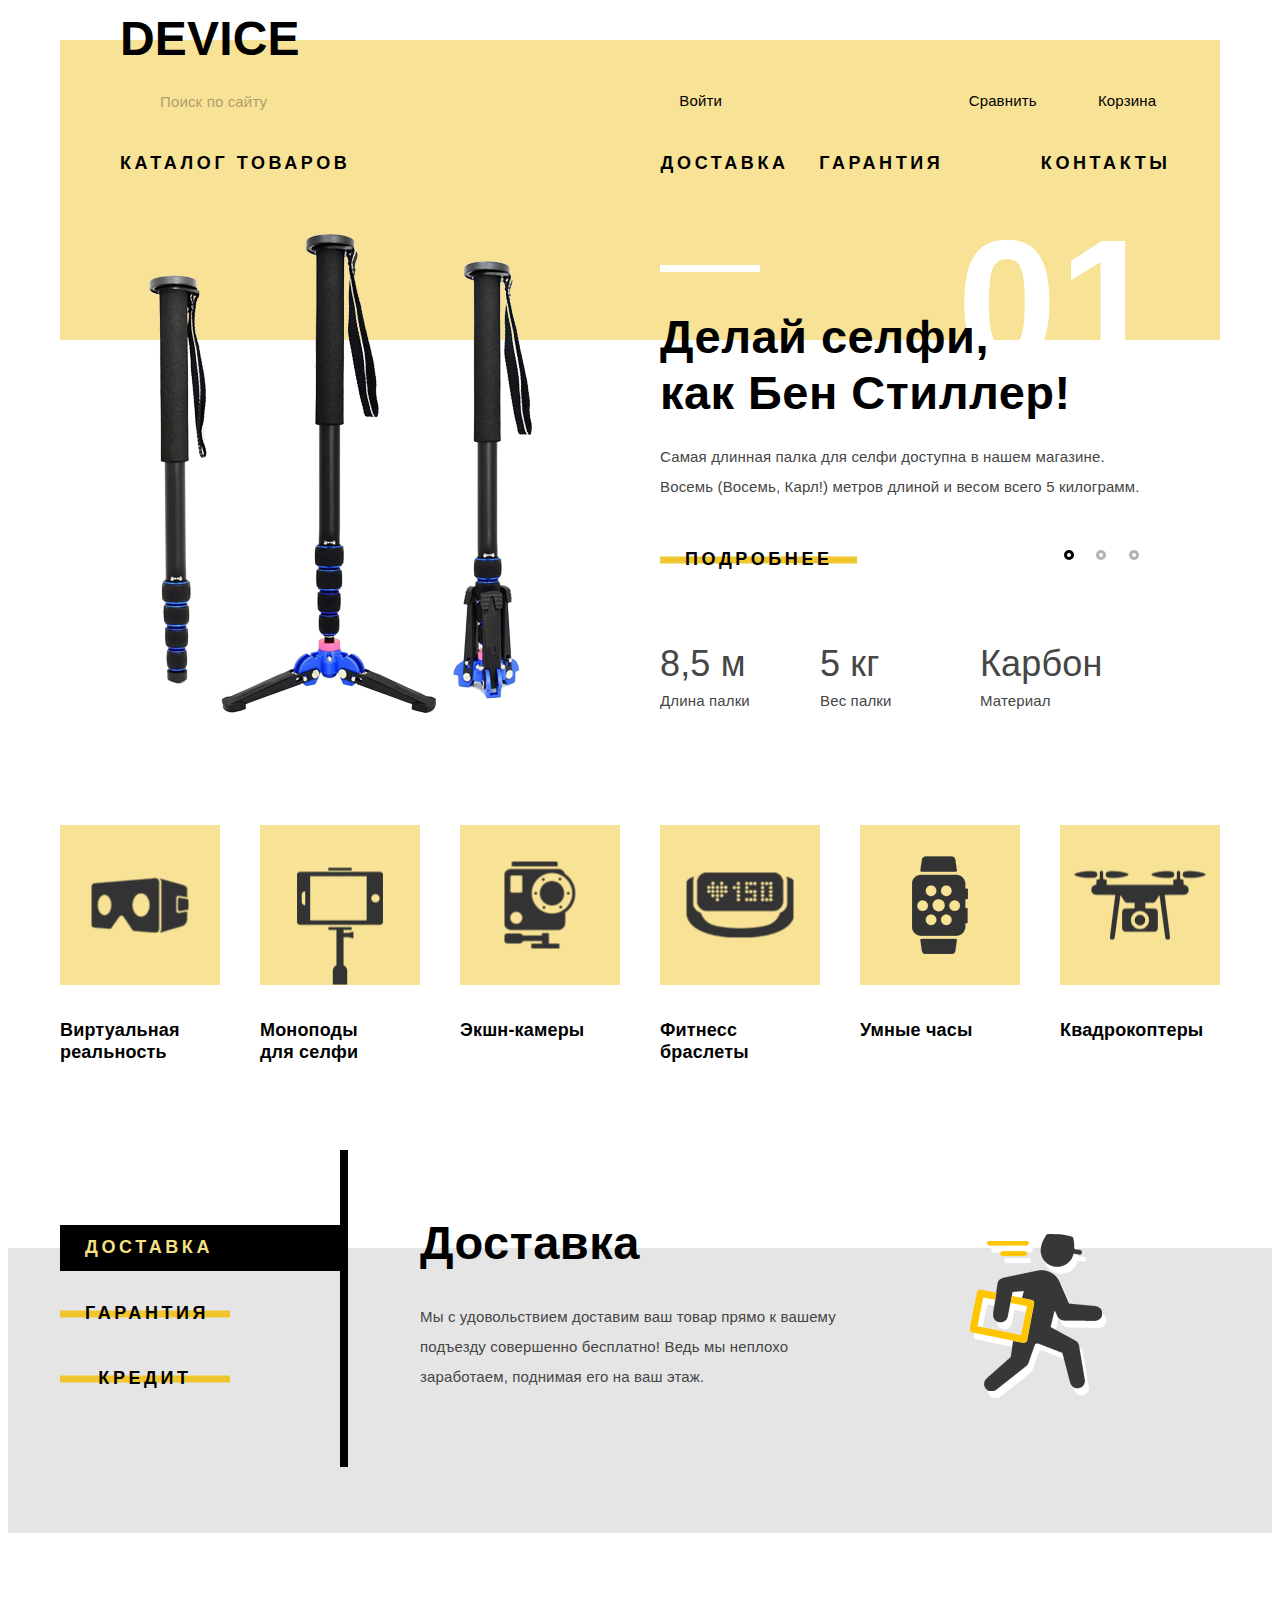
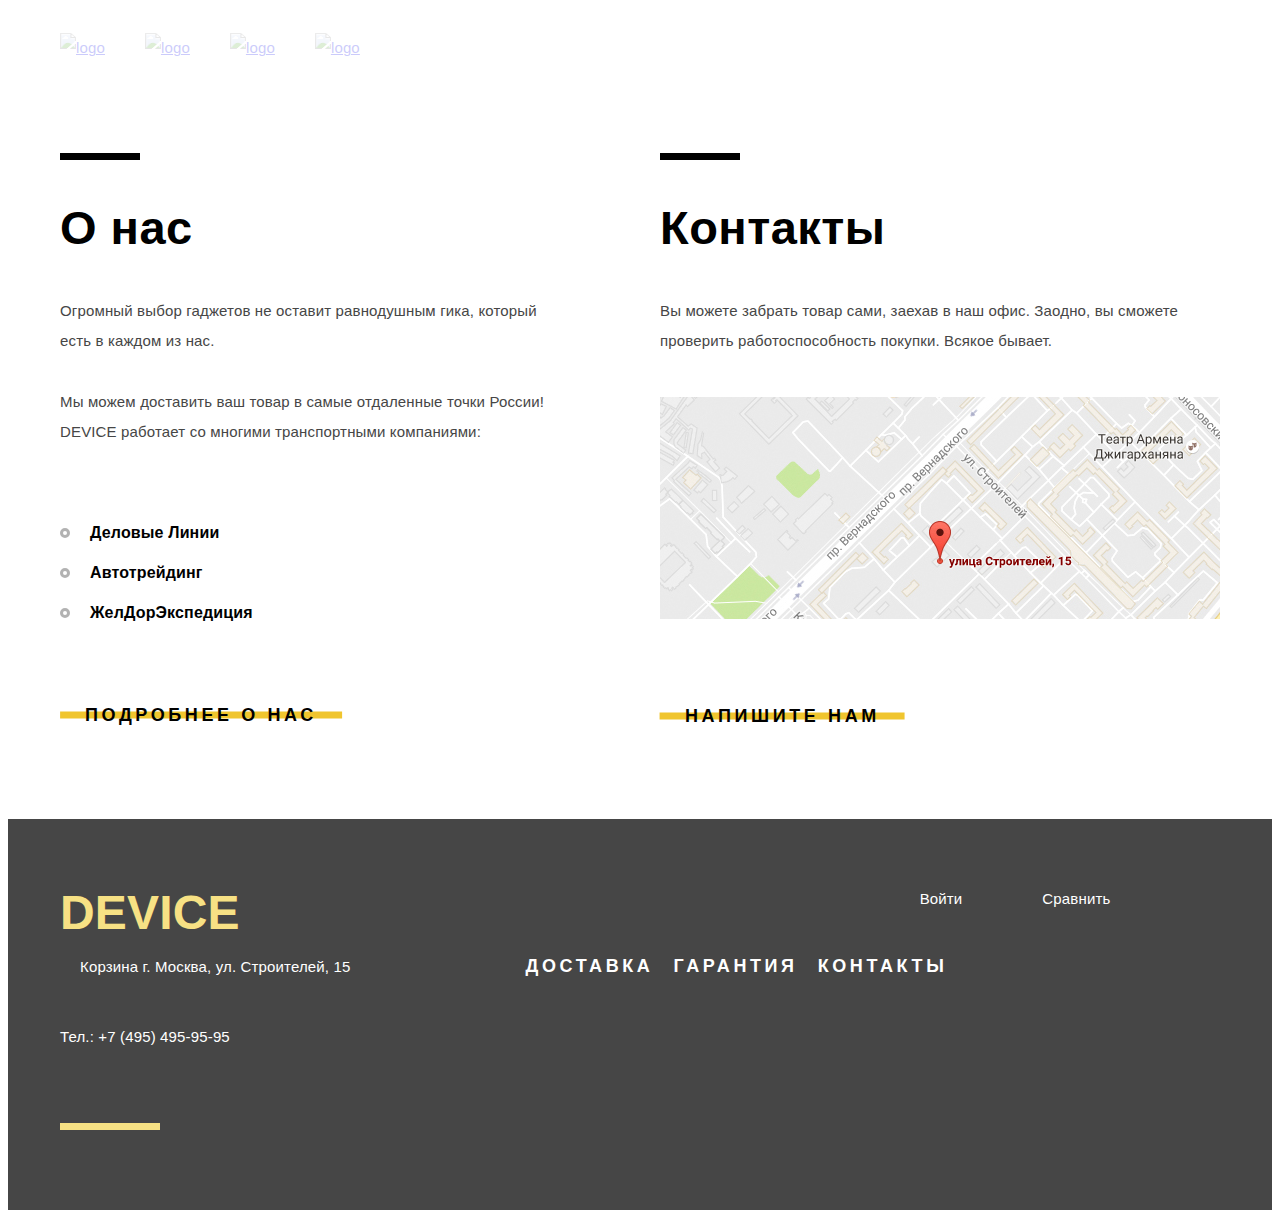
==== commit b51d2d86: "верстка главной личного проекта" ====
--- a/index.html
+++ b/index.html
@@ -175,37 +175,39 @@
       
       <div class="services-slider">
         <div class="container">
-          <input type="radio" id="services-btn-1" name="toggle" checked>
-          <input type="radio" id="services-btn-2" name="toggle">
-          <input type="radio" id="services-btn-3" name="toggle">
-          <div class="services-controls">
-            <div class="btn active"><label class="services" for="services-btn-1">Доставка</label></div>
-            <div class="btn"><label class="services" for="services-btn-2">Гарантия</label></div>
-            <div class="btn"><label class="services" for="services-btn-3">Кредит</label></div>
-          </div>
-          
-          <div class="services-slides clearfix">
-            <article class="services-slider-item">
-              <h2>Доставка</h2>
-              <p>Мы с удовольствием доставим ваш товар прямо к вашему подъезду совершенно бесплатно!
-                Ведь мы неплохо заработаем, поднимая его на ваш этаж.</p>
-              <img src="img/delivery.png" width="136" height="164" alt="Курьер">
-            </article>
-
-            <article class="services-slider-item">
-              <h2>Гарантия</h2>
-              <p>Если из-за возгарания купленного у нас товара у вас сгорит дом — не переживайте, мы выдадим вам новый.
-                Товар, не дом, конечно же.</p>
-              <img src="img/warranty.png" width="171" height="195" alt="Звонок в сервис">
-            </article>
-
-            <article class="services-slider-item">
-              <h2>Кредит</h2>
-              <p>Залезть в долговую яму стало проще! Кредитные консультанты подберут для вас наиболее выгодные условия кредита.
-                Выгодные для нашего банка, разумеется.</p>
-              <img src="img/credit.png" width="156" height="188" alt="Кредитная карта">
-            </article>
-          </div>
+          <form>
+            <input type="radio" id="services-btn-1" name="toggle" checked>
+            <input type="radio" id="services-btn-2" name="toggle">
+            <input type="radio" id="services-btn-3" name="toggle">
+            <div class="services-controls">
+              <div class="service-btn"><label class="service" for="services-btn-1">Доставка</label></div>
+              <div class="service-btn"><label class="service" for="services-btn-2">Гарантия</label></div>
+              <div class="service-btn"><label class="service" for="services-btn-3">Кредит</label></div>
+            </div>
+
+            <div class="services-slides clearfix">
+              <article class="services-slider-item">
+                <h2>Доставка</h2>
+                <p>Мы с удовольствием доставим ваш товар прямо к вашему подъезду совершенно бесплатно!
+                  Ведь мы неплохо заработаем, поднимая его на ваш этаж.</p>
+                <img src="img/delivery.png" width="136" height="164" alt="Курьер">
+              </article>
+
+              <article class="services-slider-item">
+                <h2>Гарантия</h2>
+                <p>Если из-за возгарания купленного у нас товара у вас сгорит дом — не переживайте, мы выдадим вам новый.
+                  Товар, не дом, конечно же.</p>
+                <img src="img/warranty.png" width="171" height="195" alt="Звонок в сервис">
+              </article>
+
+              <article class="services-slider-item">
+                <h2>Кредит</h2>
+                <p>Залезть в долговую яму стало проще! Кредитные консультанты подберут для вас наиболее выгодные условия кредита.
+                  Выгодные для нашего банка, разумеется.</p>
+                <img src="img/credit.png" width="156" height="188" alt="Кредитная карта">
+              </article>
+            </div>
+          </form>
         </div>
       </div>
 
--- a/css/style.css
+++ b/css/style.css
@@ -81,6 +81,7 @@
   font-weight: 800;
   text-transform: uppercase;
   color: #000000;
+  cursor: pointer;
 }
 
 .btn::before {
@@ -496,9 +497,9 @@
   opacity: 0.3;
 }
 
-#promo-btn-1:checked ~ .slider-controls label[for="promo-btn-1"],
-#promo-btn-2:checked ~ .slider-controls label[for="promo-btn-2"],
-#promo-btn-3:checked ~ .slider-controls label[for="promo-btn-3"] {
+#promo-btn-1:checked ~ .slider-controls label.slider-dot[for="promo-btn-1"],
+#promo-btn-2:checked ~ .slider-controls label.slider-dot[for="promo-btn-2"],
+#promo-btn-3:checked ~ .slider-controls label.slider-dot[for="promo-btn-3"] {
   opacity: 1;
 }
 
@@ -512,8 +513,6 @@
   position: absolute;
   top: -35px;
   right: 60px;
-  width: ;
-  height: ;
   color: #ffffff;
   font-family: "Gilroy", "Arial", sans-serif;
   font-size: 179px;
@@ -756,44 +755,7 @@
   border-right: 8px solid #000000;
 }
 
-.services-controls .btn {
-/*  display: block;*/
-  margin-bottom: 20px;
-  width: 110px;
-  text-align: center;
-}
-
-.btn.active::before {
-  display: none;
-}
-
-.services-controls .btn.active,
-.services-controls .btn:active {
-  padding: 12px 0;
-  padding-left: 25px;
-  padding-right: 150px;
-  color: #f0c52e;
-  background-color: #000000;
-  opacity: 1;
-}
-
-.btn.active .services,
-.btn:active .services {
-  color: #f0c52e;
-  background-color: #000000;
-  opacity: 1;
-}
-
-.btn.active:hover,
- {
-  background-color: transparent;
-}
-
-.services {
-  display: block;
-  position: relative;
-  width: 110px;
-}
+
 /*---------------------------*/
 .services-slider-item {
   position: relative;
@@ -819,11 +781,87 @@
   color: #000000;
 }
 
-.services-slider-item img {
-  position: absolute;
-  top: 50px;
+.services-slider-item:nth-child(1) img {
+  position: absolute;
+  bottom: 9px;
   left: 550px;
 }
+
+.services-slider-item:nth-child(2) img {
+  position: absolute;
+  bottom: 3px;
+  left: 550px;
+}
+
+.services-slider-item:nth-child(3) img {
+  position: absolute;
+  bottom: 12px;
+  left: 550px;
+}
+
+.service-btn {
+  position: relative;
+  display: block;
+  width: 170px;
+}
+
+.service-btn::before {
+  content: "";
+  position: absolute;
+  top: 50%;
+  left: 50%;
+  transform: translate(-50%, -50%);
+  width: 100%;
+  height: 7px;
+  background-color: #f0c52e;
+  z-index: 1;
+}
+
+.service-btn:hover {
+  background-color: #f0c52e;
+}
+
+.service-btn:active {
+  width: 100%;
+  background-color: #000000;
+}
+
+.service-btn:active .service {
+  color: #f7e184;
+  background-color: #000000;
+}
+
+.service-btn:active.service-btn::before {
+  background-color: transparent;
+}
+
+#services-btn-1:checked ~ .services-controls label.service[for="services-btn-1"],
+#services-btn-2:checked ~ .services-controls label.service[for="services-btn-2"],
+#services-btn-3:checked ~ .services-controls label.service[for="services-btn-3"] {
+  border-right: 110px solid #000000;
+  color: #f7e184;
+  background-color: #000000;
+  cursor: auto;
+}
+
+.service {
+  position: relative;
+  display: block;
+  width: 120px;
+  padding: 12px 25px;
+  margin-bottom: 20px;
+  font-family: "Gilroy", "Arial", sans-serif;
+  font-size: 18px;
+  line-height: 1.2em;
+  letter-spacing: 0.2em;
+  font-weight: 800;
+  text-transform: uppercase;
+  text-align: center;
+  color: #000000;
+  cursor: pointer;
+  z-index: 10;
+}
+
 /*---------------CHANGE SLIDE------------------*/
 .services-slider-item {
   display: none;
@@ -927,13 +965,27 @@
 }
 
 .about-us li {
-  margin-left: 30px;
+  position: relative;
+  padding-left: 30px;
   font-family: "Gilroy", "Arial", sans-serif;
   font-size: 16px;
   line-height: 2.5em;
   font-weight: 800;
   text-decoration: none;
   color: #000000;
+}
+
+.about-us li::before {
+  content: "";
+  position: absolute;
+  top: 50%;
+  left: 0;
+  transform: translate(0, -50%);
+  width: 4px;
+  height: 4px;
+  border: 3px solid #000000;
+  border-radius: 50%;
+  opacity: 0.3;
 }
 
 .index-contacts img {
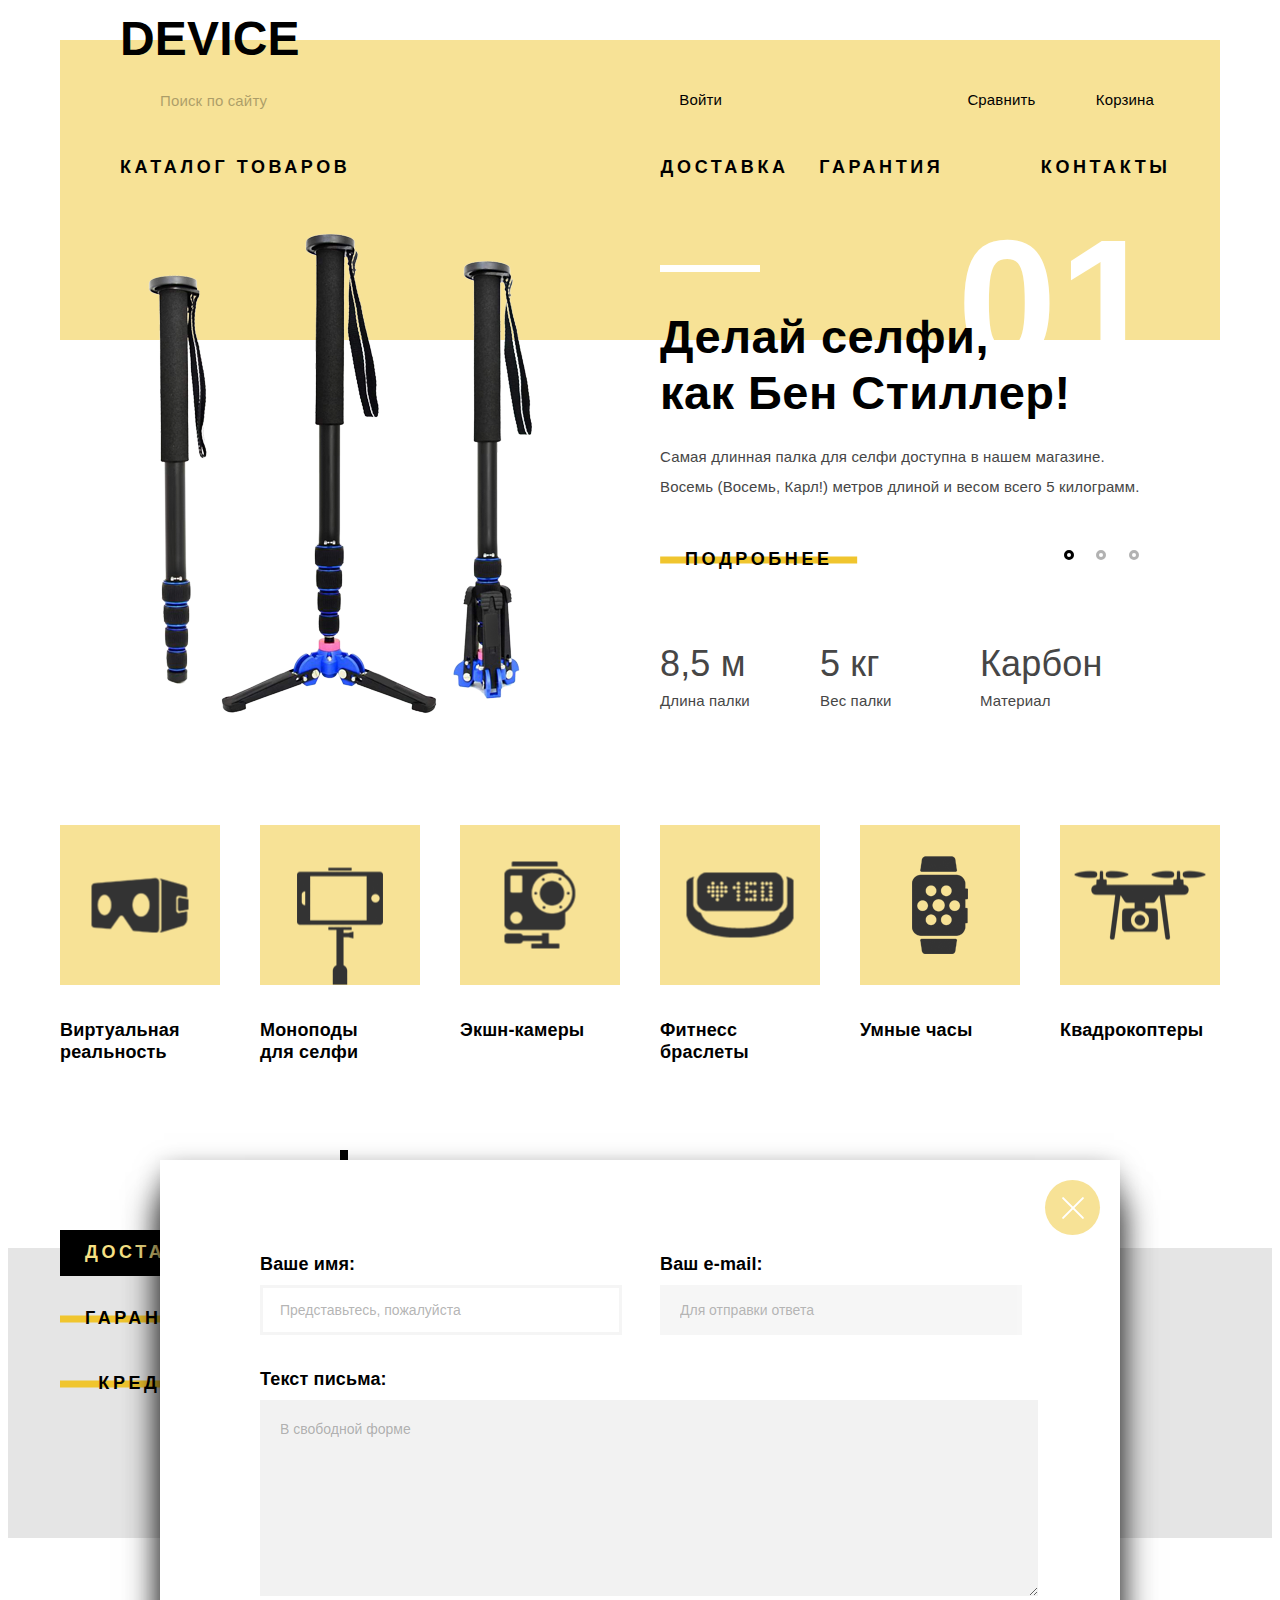
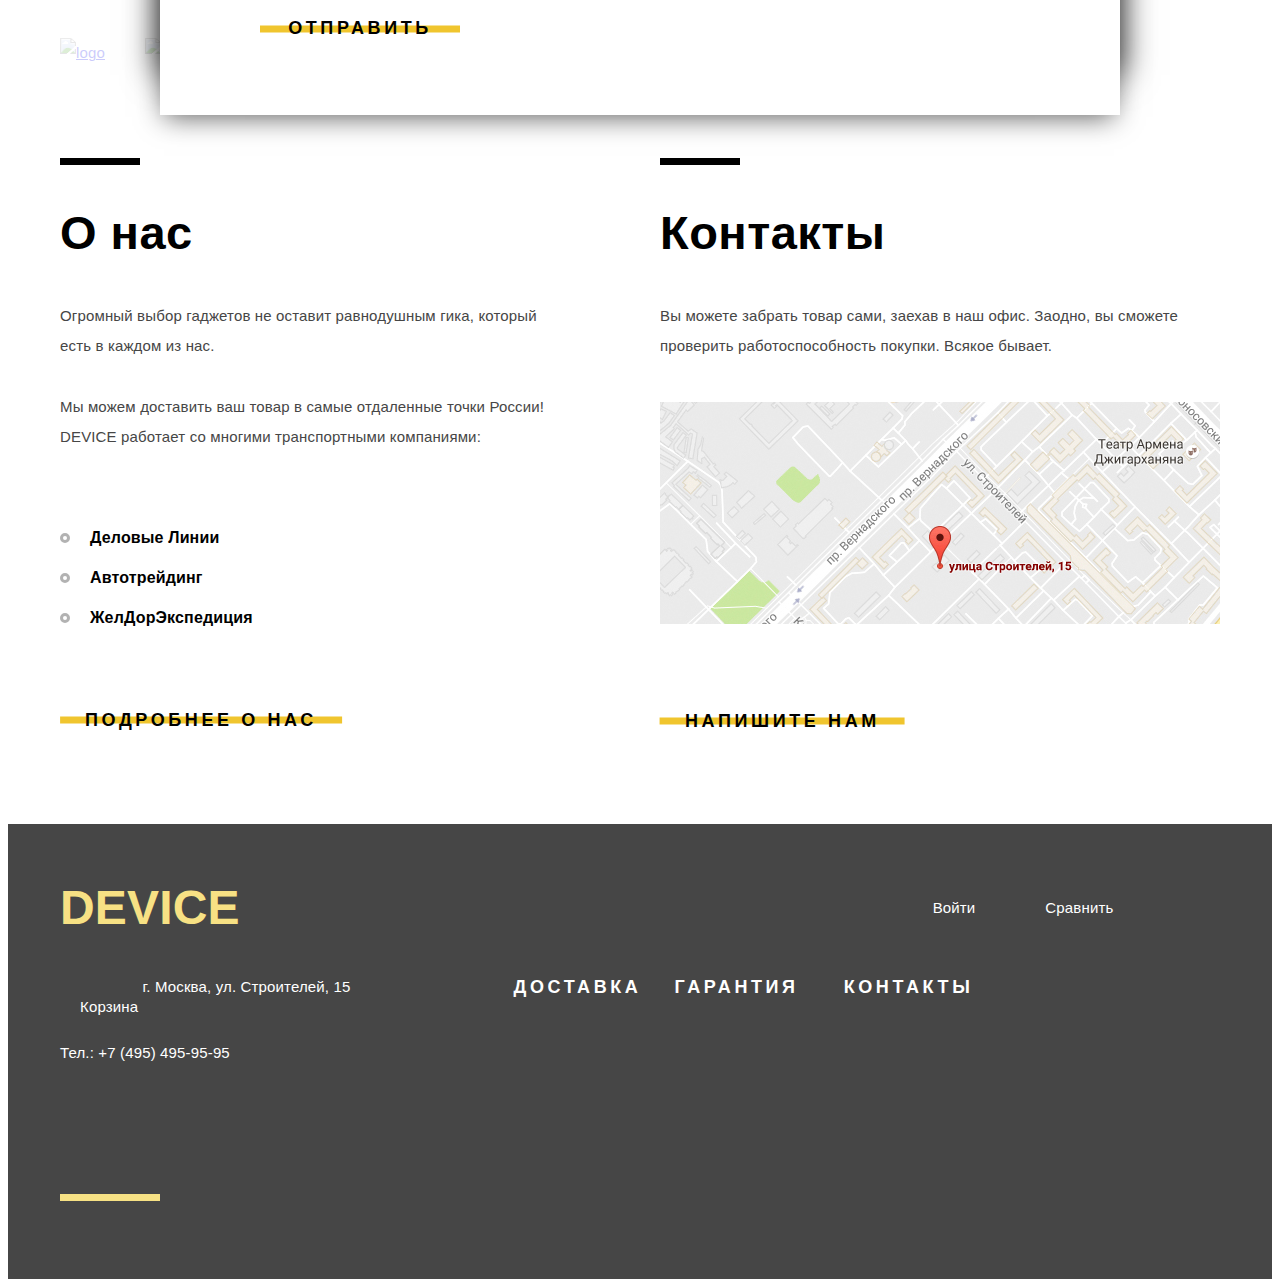
==== commit 4c42a404: "верстка модального окна" ====
--- a/index.html
+++ b/index.html
@@ -244,7 +244,7 @@
     </main>
 
     <footer class="main-footer">
-      <div class="container">
+      <div class="container clearfix">
         <a class="logo">Device</a><!--
      --><a class="login" href="#">Войти</a><!--
      --><a class="comparison" href="#">Сравнить</a><!--
@@ -267,15 +267,15 @@
 
     <!-- Модальное окно write us -->
     <div class="write-us" id="write-us">
-      <form action="#" method="post">
+      <form action="https://echo.htmlacademy.ru" method="post">
         <div class="clearfix">
           <div class="wrap-name">
             <label for="client-name">Ваше имя:<br></label>
-            <input type="text" name="name" id="client-name" placeholder="Представьтесь, пожалуйста">
+            <input type="text" name="name" id="client-name" placeholder="Представьтесь, пожалуйста" required autofocus>
           </div>
           <div class="wrap-mail">
             <label for="client-email">Ваш e-mail:<br></label>
-            <input type="text" name="email" id="client-email" placeholder="Для отправки ответа">
+            <input type="email" name="email" id="client-email" placeholder="Для отправки ответа" required>
           </div>
         </div>
         <div class="wrap-text">
@@ -284,7 +284,7 @@
         </div>
           <div class="btn"><button type="submit">Отправить</button></div>
       </form>
-      <a class="modal-close-btn" href="#"><img src="#" width="23" height="22" alt="Кнопка закрыть"></a>
+      <a class="modal-close-btn" href="#"></a>
     </div>
 
     <!-- Модальное окно popup-map -->
--- a/css/style.css
+++ b/css/style.css
@@ -150,8 +150,8 @@
 }
 
 .main-header .logo {
-  position: relative;
-  display: block;
+  position: absolute;
+  display: inline-block;
   top: -30px;
   margin-left: 60px;
   font-family: "Gilroy", "Arial", sans-serif;
@@ -166,11 +166,11 @@
 .search {
   position: relative;
   display: inline-block;
-  vertical-align: middle;
+  vertical-align: top;
   width: 440px;
   margin-right: 95px;
   margin-left: 60px;
-  margin-top: -25px;
+  margin-top: 35px;
 }
 
 .search::before  {
@@ -278,15 +278,17 @@
 
 .main-header .user-block {
   display: inline-block;
-  vertical-align: middle;
-  width: 230px;
-  margin-top: -25px;
-  margin-right: 55px;
+  vertical-align: top;
+/*  width: 230px;*/
+  margin-top: 45px;
+  margin-right: 221px;
 }
 
 .main-header .login {
   position: relative;
-  width: 140px;
+  display: inline-block;
+  vertical-align: top;
+/*  width: 140px;*/
   padding-left: 20px;
 }
 
@@ -302,8 +304,10 @@
   background-image: url(../img/spritesheet.png);
   background-repeat: no-repeat;
 }
-/*------------УДАЛИТЬ ПО ОКОНЧАНИИ-------------*/
+
 .main-header .logout {
+  display: inline-block;
+  vertical-align: top;
   /*для наглядности*/
   outline: 2px solid greenyellow;
 }
@@ -311,10 +315,11 @@
 .main-header .comparison {
   position: relative;
   display: inline-block;
-  vertical-align: middle;
-  width: 80px;
-  margin-top: -25px;
-  margin-right: 25px;
+  vertical-align: top;
+  margin-top: 45px;
+/*  width: 80px;*/
+/*  margin-top: -25px;*/
+  margin-right: 36px;
   padding-left: 20px;
 }
 
@@ -335,9 +340,9 @@
   position: relative;
   display: inline-block;
   vertical-align: middle;
-  width: 80px;
-  margin-top: -25px;
-  margin-right: 10px;
+  margin-top: 45px;
+/*  width: 80px;*/
+  margin-right: 0;
   padding-left: 20px;
 }
 
@@ -356,7 +361,7 @@
 
 /*---------------MAIN NAVIGATION---------------*/
 .main-navigation {
-  margin-top: 25px;
+  margin-top: 33px;
   font-family: "Gilroy", "Arial", sans-serif;
   font-size: 18px;
   line-height: 1.2em;
@@ -404,7 +409,7 @@
   position: absolute;
   left: -60px;
   display: block;
-  height: 146px;
+  height: 143px;
   width: 660px;
   padding-top: 20px;
   font-family: "Open Sans", "Arial", sans-serif;
@@ -732,7 +737,7 @@
 /*------------SERVICES SLIDES IN MAIN----------*/
 .services-slider {
   position: relative;
-  height: 285px;
+  height: 290px;
   margin-bottom: 100px;
   background-color: #e5e5e5;
 }
@@ -750,8 +755,8 @@
 .services-controls {
   float: left;
   width: 280px;
-  padding-top: 75px;
-  padding-bottom: 45px;
+  padding-top: 80px;
+  padding-bottom: 50px;
   border-right: 8px solid #000000;
 }
 
@@ -994,7 +999,9 @@
 }
 /*-----------END OF FEEDBACK IN MAIN-----------*/
 
+/*---------------------------------------------*/
 /*--------MAIN OF CATALOG-MONOPODS.HTML--------*/
+/*---------------------------------------------*/
 .breadcrumbs {
   margin-bottom: 40px;
   /*для наглядности*/
@@ -1083,8 +1090,8 @@
 /*--------------------FOOTER-------------------*/
 /*---------------------------------------------*/
 .main-footer {
-  padding-top: 65px;
-  padding-bottom: 60px;
+/*  padding-top: 65px;*/
+  padding-bottom: 65px;
   color: #ffffff;
   background-color: #464646;
 }
@@ -1098,7 +1105,7 @@
 .main-footer .container::after {
   content: "";
   position: absolute;
-  bottom: 20px;
+  bottom: 13px;
   left: 0;
   width: 100px;
   height: 7px;
@@ -1121,10 +1128,9 @@
 
 .main-footer .logo {
   display: inline-block;
-  vertical-align: top;
-  max-width: 180px;
-  margin-right: 660px;
-  margin-bottom: 10px;
+  vertical-align: middle;
+  margin-top: 55px;
+  margin-right: 673px;
   font-family: "Gilroy", "Arial", sans-serif;
   font-size: 48px;
   line-height: 1.2em;
@@ -1136,10 +1142,9 @@
 .main-footer .login {
   position: relative;
   display: inline-block;
-  vertical-align: top;
-  max-width: 80px;
-  margin-right: 60px;
-  margin-bottom: 30px;
+  vertical-align: middle;
+  margin-top: 55px;
+  margin-right: 50px;
   padding-left: 20px;
 }
 
@@ -1148,20 +1153,20 @@
 }
 
 .main-footer .logout {
-  display: inline-block;
-  vertical-align: top;
-  max-width: 100px;
-  margin-right: 60px;
-  margin-bottom: 30px;
+  position: relative;
+  display: inline-block;
+  vertical-align: middle;
+  margin-top: 55px;
+  margin-right: 50px;
+  padding-left: 20px;
 }
 
 .main-footer .comparison {
   position: relative;
   display: inline-block;
-  vertical-align: top;
-  max-width: 80px;
-  margin-right: 41px;
-  margin-bottom: 30px;
+  vertical-align: middle;
+  margin-top: 55px;
+  margin-right: 36px;
   padding-left: 20px;
 }
 
@@ -1172,9 +1177,8 @@
 .main-footer .cart {
   position: relative;
   display: inline-block;
-  vertical-align: top;
-  max-width: 80px;
-  margin-bottom: 30px;
+  vertical-align: middle;
+  margin-top: 55px;
   padding-left: 20px;
 }
 
@@ -1185,19 +1189,16 @@
 .main-footer address {
   display: inline-block;
   vertical-align: middle;
-  max-width: 260px;
-  margin-right: 175px;
-  margin-bottom: 40px;
+  margin-top: 16px;
+  margin-right: 163px;
   font-style: normal;
 }
 
 .footer-navigation {
   display: inline-block;
   vertical-align: middle;
-  text-align: center;
-  max-width: 440px;
-  margin-right: 205px;
-  margin-bottom: 40px;
+  margin-top: 16px;
+  margin-right: 173px;
   font-family: "Gilroy", "Arial", sans-serif;
   font-size: 18px;
   line-height: 1.2em;
@@ -1209,11 +1210,11 @@
 .footer-navigation a {
   display: inline-block;
   vertical-align: middle;
-  max-width: 150px;
-  margin-right: 20px;
+  margin-right: 33px;
 }
 
 .footer-navigation a:last-of-type {
+  margin-left: 12px;
   margin-right: 0;
 }
 
@@ -1221,8 +1222,7 @@
   display: inline-block;
   vertical-align: middle;
   text-align: center;
-  max-width: 180px;
-  margin-bottom: 60px;
+  margin-top: 16px;
 }
 
 .main-footer address,
@@ -1236,8 +1236,8 @@
 .social-btn {
   position: relative;
   display: inline-block;
-  vertical-align: middle;
-  text-align: center;
+  vertical-align: top;
+  margin-top: 60px;
   margin-right: 15px;
   font-size: 0;
   opacity: 0.3;
@@ -1252,15 +1252,17 @@
 }
 
 .social-btn-fb {
+  display: inline-block;
   width: 39px;
   height: 38px;
-  margin-left: 507px;
+  margin-left: 505px;
   background-position: -5px -186px;
   background-image: url(../img/spritesheet.png);
   background-repeat: no-repeat;
 }
 
 .social-btn-inst {
+  display: inline-block;
   width: 39px;
   height: 38px;
   background-position: -5px -278px;
@@ -1269,9 +1271,9 @@
 }
 
 .social-btn-twit {
+  display: inline-block;
   width: 38px;
   height: 38px;
-  margin-right: 473px;
   background-position: -5px -431px;
   background-image: url(../img/spritesheet.png);
   background-repeat: no-repeat;
@@ -1279,7 +1281,9 @@
 
 .footer-copyright {
   display: inline-block;
-  vertical-align: middle;
+  vertical-align: top;
+  margin-top: 60px;
+  margin-left: 462px;
   font-size: 0;
   width: 27px;
   height: 34px;
@@ -1291,55 +1295,204 @@
 /*----------------END OF FOOTER----------------*/
 /*---------------------------------------------*/
 
-/*всплывающие окна*/
+
+
+/*  всплывающие окна  */
 .write-us {
-  display: none;
+  position: absolute;
+  top: 1160px;
+  left: 50%;
+  display: block;
   box-sizing: border-box;
   width: 960px;
-  height: 559px;
-  padding-top: 80px;
-  padding-bottom: 90px;
-  /*для наглядности*/
-  outline: 2px solid greenyellow;
-}
-
+  height: 555px;
+  margin-left: -480px;
+  padding: 90px 100px;
+  color: #000000;
+  background-color: #ffffff;
+  box-shadow:
+    -1px 7px 26px -5px rgba(0,0,0,0.63),
+     45px 0px 30px -40px rgba(0,0,0,0.63),
+    -45px 0px 30px -40px rgba(0,0,0,0.63);
+  z-index: 100;
+}
+
+/* close button */
+.modal-close-btn {
+  position: absolute;
+  top: 20px;
+  right: 20px;
+  width: 55px;
+  height: 55px;
+  color: #000000;
+  background-color: #f7e296;
+  border-radius: 50%;
+  cursor: pointer;
+}
+
+.modal-close-btn:hover {
+  background-color: #f0c52e;
+}
+
+.modal-close-btn::before,
+.modal-close-btn::after {
+  content: "";
+  position: absolute;
+  top: 50%;
+  left: 50%;
+  margin-left: -15px;
+  margin-top: -1px;
+  width: 30px;
+  height: 2px;
+  background-color: #ffffff;
+  border-radius: 1px;
+}
+
+.modal-close-btn::before {
+  transform: rotate(45deg);
+}
+
+.modal-close-btn::after {
+  transform: rotate(-45deg);
+}
+
+.modal-close-btn:active::before,
+.modal-close-btn:active::after {
+  opacity: 0.3;
+}
+/* end of close button */
+
+.write-us label {
+  font-family: "Gilroy", "Arial", sans-serif;
+  font-size: 18px;
+  line-height: 1em;
+  font-weight: 800;
+}
+
+.write-us input {
+  width: 340px;
+  height: 48px;
+  margin-top: 5px;
+  padding-left: 20px;
+  font-family: "Open Sans", "Arial", sans-serif;
+  font-size: 14px;
+  line-height: 1.286em;
+  color: #000000;
+  background-color: #eaeaea;
+  border: none;
+  outline: none;
+  opacity: 0.4;
+}
+
+.write-us input:hover {
+  opacity: 1.0;
+}
+
+/* НАДО УЗНАТЬ КАК СДЕЛАТЬ КРАСНЫЙ ФОН В НЕЗАПОЛНЕННЫХ ПОЛЯХ
+.write-us input:invalid {
+  background-color: #f6dada;
+}
+*/
+.write-us input:focus {
+  width: 337px;
+  height: 42px;
+  padding-left: 17px;
+  background-color: #ffffff;
+  border: 3px solid #e5e5e5;
+}
+/*-----------------------------------*/
+.write-us input::-webkit-input-placeholder {
+  font-family: "Open Sans", "Arial", sans-serif;
+  font-size: 14px;
+  line-height: 1.286em;
+  color: rgba(70, 70, 70, 1.0);
+}
+
+.write-us input:-ms-input-placeholder {
+  font-family: "Open Sans", "Arial", sans-serif;
+  font-size: 14px;
+  line-height: 1.286em;
+  color: rgba(70, 70, 70, 1.0);
+}
+
+.write-us input::-ms-input-placeholder {
+  font-family: "Open Sans", "Arial", sans-serif;
+  font-size: 14px;
+  line-height: 1.286em;
+  color: rgba(70, 70, 70, 1.0);
+}
+
+.write-us input::-moz-placeholder {
+  font-family: "Open Sans", "Arial", sans-serif;
+  font-size: 14px;
+  line-height: 1.286em;
+  color: rgba(70, 70, 70, 1.0);
+}
+/*---------------------------------------------*/
 .wrap-name {
   float: left;
   width: 360px;
-  margin-left: 100px;
-  /*для наглядности*/
-  outline: 2px solid greenyellow;
 }
 
 .wrap-mail {
   float: right;
   width: 360px;
-  margin-right: 100px;
-  /*для наглядности*/
-  outline: 2px solid greenyellow;
 }
 
 .wrap-text {
   width: 760px;
   margin: 0 auto;
-  margin-top: 35px;
-  /*для наглядности*/
-  outline: 2px solid greenyellow;
-}
+  margin-top: 30px;
+ }
 
 .wrap-text textarea {
-  width: 755px;
-}
-
-.write-us .btn {
-  width: 200px;
-  height: 40px;
-  margin-top: 35px;
-  margin-left: 100px;
-  /*для наглядности*/
-  outline: 2px solid greenyellow;
-}
-
+  width: 738px;
+  height: 156px;
+  margin-top: 5px;
+  padding: 20px;
+  font-family: "Open Sans", "Arial", sans-serif;
+  font-size: 14px;
+  line-height: 1.286em;
+  color: rgba(70, 70, 70, 0.4);
+  background-color: #f2f2f2;
+  border: none;
+  outline: none;
+}
+
+.wrap-text textarea:hover {
+  color: rgba(70, 70, 70, 1.0);
+  background-color: #eaeaea;
+}
+
+.wrap-text textarea:focus {
+  width: 732px;
+  height: 156px;
+  padding: 17px;
+  background-color: #ffffff;
+  border: 3px solid #e5e5e5;
+  color: rgba(70, 70, 70, 1.0);
+}
+
+.write-us button[type="submit"] {
+  background: none;
+  border: 0;
+  padding: 0;
+  margin: 0;
+}
+
+.write-us button {
+  position: relative;
+  width: 150px;
+  font-family: "Gilroy", "Arial", sans-serif;
+  font-size: 18px;
+  line-height: 1.2em;
+  letter-spacing: 0.2em;
+  font-weight: 800;
+  text-transform: uppercase;
+  color: #000000;
+  cursor: pointer;
+}
+/*---------------------------------------------*/
 .popup-map {
   display: none;
   box-sizing: border-box;
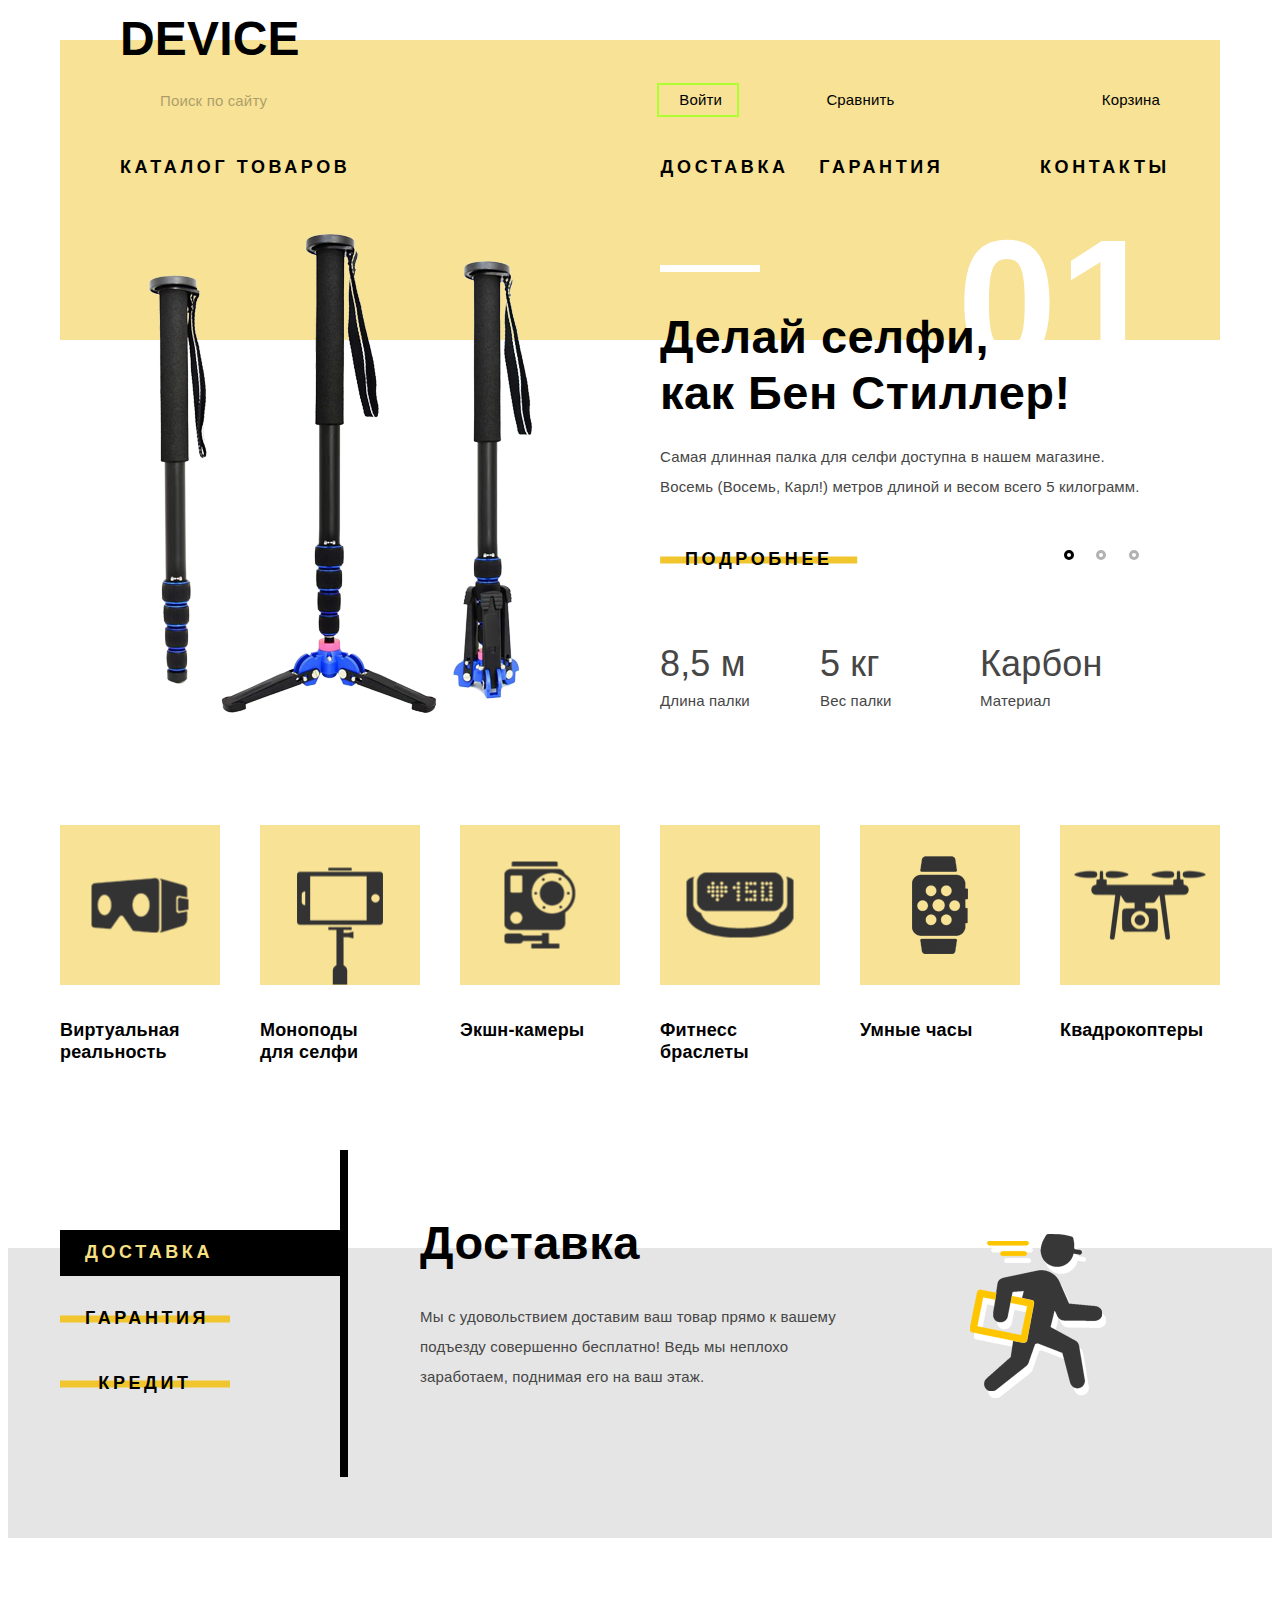
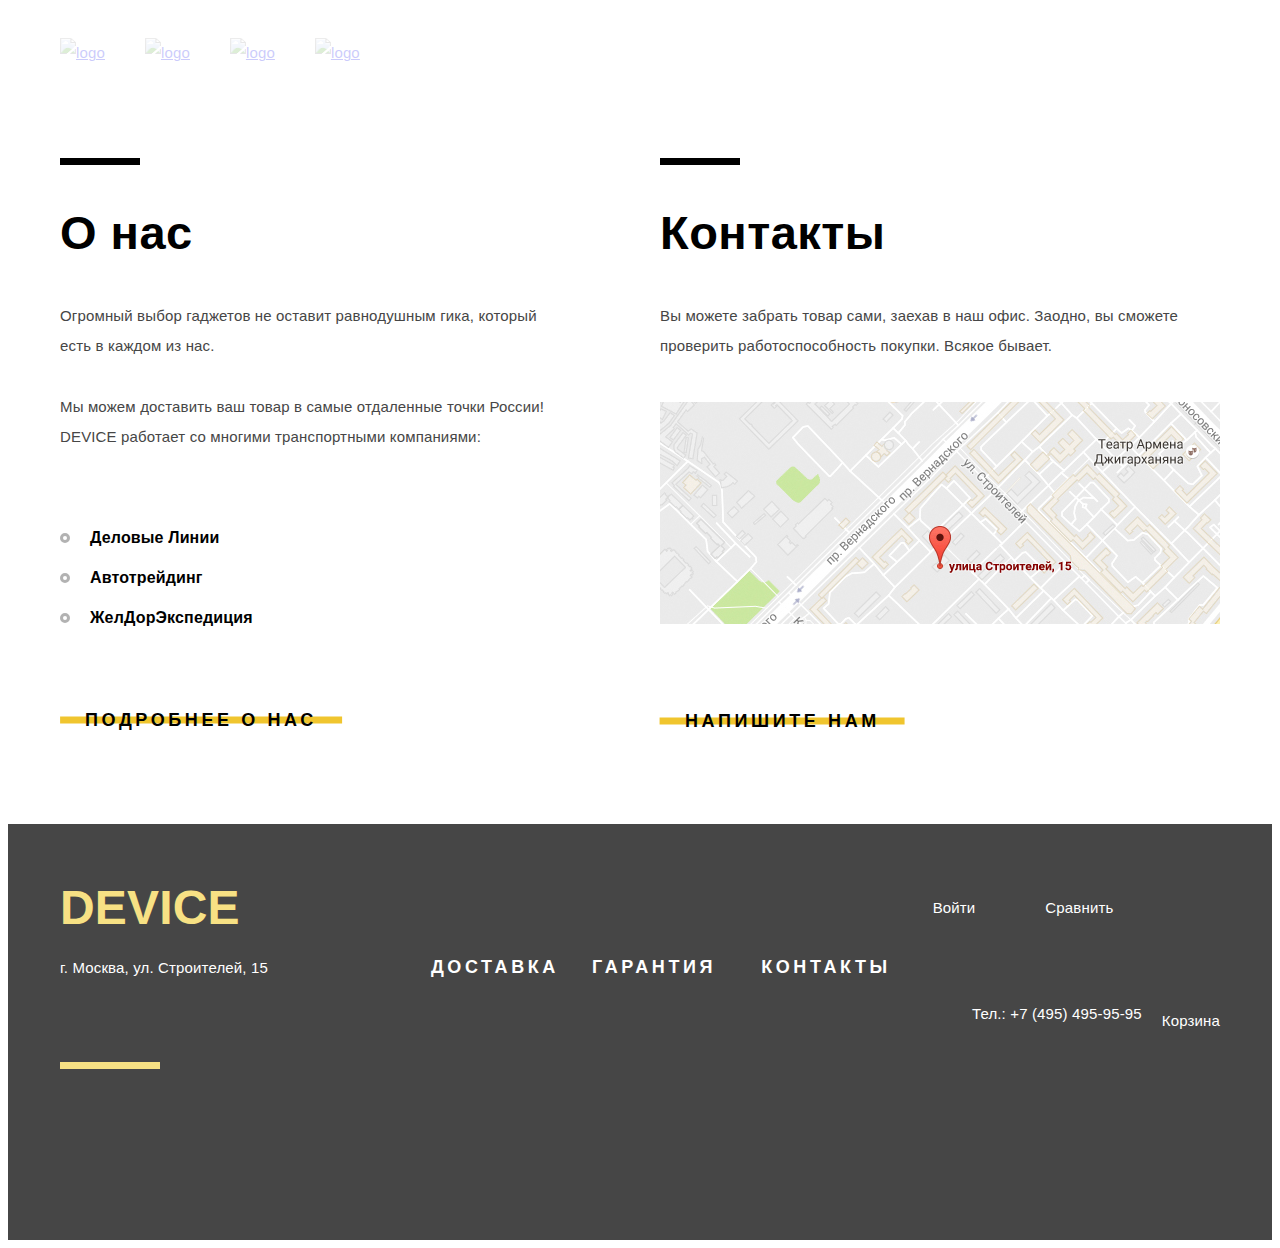
==== commit 3dfd78ec: "header adn footer into inner page" ====
--- a/index.html
+++ b/index.html
@@ -8,9 +8,10 @@
   </head>
   <body>
     <header class="main-header">
-      <div class="container">
+      <div class="container clearfix">
         <a class="logo">Device</a>
-        <form class="search" action="#" method="get">
+
+        <form class="search" action="https://echo.htmlacademy.ru" method="get">
           <input class="search-field" type="search" name="search-field" placeholder="Поиск по сайту"><!--
        --><input class="search-btn" type="submit" name="search-btn" value="Найти">
         </form>
@@ -22,7 +23,7 @@
         <a class="comparison" href="#">Сравнить</a>
         <a class="cart" href="#">Корзина</a>
 
-        <nav class="main-navigation">
+        <nav class="main-navigation clearfix">
           <ul>
             <li class="catalog"><a class="catalog-link" href="#">Каталог товаров</a>
               <ul class="sub-menu">
@@ -172,7 +173,7 @@
           </div>
         </div>
       </div>
-      
+
       <div class="services-slider">
         <div class="container">
           <form>
@@ -243,8 +244,8 @@
       </div>
     </main>
 
-    <footer class="main-footer">
-      <div class="container clearfix">
+    <footer class="main-footer clearfix">
+      <div class="container">
         <a class="logo">Device</a><!--
      --><a class="login" href="#">Войти</a><!--
      --><a class="comparison" href="#">Сравнить</a><!--
@@ -266,7 +267,7 @@
     </footer>
 
     <!-- Модальное окно write us -->
-    <div class="write-us" id="write-us">
+    <div class="modal-write-us" id="write-us">
       <form action="https://echo.htmlacademy.ru" method="post">
         <div class="clearfix">
           <div class="wrap-name">
@@ -284,13 +285,14 @@
         </div>
           <div class="btn"><button type="submit">Отправить</button></div>
       </form>
-      <a class="modal-close-btn" href="#"></a>
+      <button class="modal-close-btn" type="button" title="Закрыть"></button>
     </div>
 
     <!-- Модальное окно popup-map -->
-    <div class="popup-map" id="popup-map">
+    <div class="modal-popup-map" id="popup-map">
       <img src="img/map-big.jpg" width="960" height="559">
-      <a class="modal-close-btn" href="#"><img src="#" width="23" height="22" alt="Кнопка закрыть"></a>
+      <button class="modal-close-btn" type="button" title="Закрыть"></button>
     </div>
+    <div class="modal-overlay"></div>
   </body>
 </html>
--- a/css/style.css
+++ b/css/style.css
@@ -59,7 +59,8 @@
   clear: both;
 }
 
-.container {
+.container,
+.container-inner {
   width: 1160px;
   margin: 0 auto;
   padding: 0;
@@ -117,12 +118,17 @@
 /*---------------------------------------------*/
 /*-------------------HEADER--------------------*/
 /*---------------------------------------------*/
-.main-header .container {
+.main-header .container,
+.main-header .container-inner {
   position: relative;
   height: 300px;
   margin-top: 40px;
   color: #000000;
   background-color: #f7e296;
+}
+
+.main-header .container-inner {
+  height: 185px;
 }
 
 .main-header .container::after {
@@ -133,23 +139,23 @@
   width: 100px;
   height: 7px;
   background-color: #ffffff;
-  background-image:;
-}
-
-.main-header a {
+}
+
+.main-header a[href] {
   color: #000000;
   text-decoration: none;
 }
 
-.main-header a:not(.logo):hover {
+.main-header a[href]:hover {
   opacity: 0.6;
 }
 
-.main-header a:not(.logo):active {
+.main-header a[href]:active {
   opacity: 0.3;
 }
 
-.main-header .logo {
+.main-header .logo,
+.main-header .logo-inner {
   position: absolute;
   display: inline-block;
   top: -30px;
@@ -279,17 +285,18 @@
 .main-header .user-block {
   display: inline-block;
   vertical-align: top;
-/*  width: 230px;*/
   margin-top: 45px;
-  margin-right: 221px;
+  margin-right: 65px;
+  /*для наглядности*/
+  outline: 2px solid greenyellow;
 }
 
 .main-header .login {
   position: relative;
   display: inline-block;
   vertical-align: top;
-/*  width: 140px;*/
   padding-left: 20px;
+  margin-right: 15px;
 }
 
 .login::before {
@@ -308,8 +315,6 @@
 .main-header .logout {
   display: inline-block;
   vertical-align: top;
-  /*для наглядности*/
-  outline: 2px solid greenyellow;
 }
 
 .main-header .comparison {
@@ -317,9 +322,6 @@
   display: inline-block;
   vertical-align: top;
   margin-top: 45px;
-/*  width: 80px;*/
-/*  margin-top: -25px;*/
-  margin-right: 36px;
   padding-left: 20px;
 }
 
@@ -337,12 +339,11 @@
 }
 
 .main-header .cart {
-  position: relative;
-  display: inline-block;
+  float: right;
+  position: relative;
   vertical-align: middle;
   margin-top: 45px;
-/*  width: 80px;*/
-  margin-right: 0;
+  margin-right: 60px;
   padding-left: 20px;
 }
 
@@ -451,10 +452,10 @@
 }
 
 .main-header .contacts {
-  display: inline-block;
+  float: right;
   vertical-align: top;
   width: 120px;
-  margin-right: 10px;
+  margin-right: 60px;
 }
 /*-------------END OF MAIN NAVIGATION----------*/
 
@@ -532,8 +533,6 @@
   position: absolute;
   top: -35px;
   right: 60px;
-  width: ;
-  height: ;
   color: #ffffff;
   font-family: "Gilroy", "Arial", sans-serif;
   font-size: 179px;
@@ -548,8 +547,6 @@
   position: absolute;
   top: -35px;
   right: 60px;
-  width: ;
-  height: ;
   color: #ffffff;
   font-family: "Gilroy", "Arial", sans-serif;
   font-size: 179px;
@@ -1090,7 +1087,6 @@
 /*--------------------FOOTER-------------------*/
 /*---------------------------------------------*/
 .main-footer {
-/*  padding-top: 65px;*/
   padding-bottom: 65px;
   color: #ffffff;
   background-color: #464646;
@@ -1105,7 +1101,7 @@
 .main-footer .container::after {
   content: "";
   position: absolute;
-  bottom: 13px;
+  top: 238px;
   left: 0;
   width: 100px;
   height: 7px;
@@ -1126,7 +1122,8 @@
 }
 
 
-.main-footer .logo {
+.main-footer .logo,
+.main-footer .logo-inner {
   display: inline-block;
   vertical-align: middle;
   margin-top: 55px;
@@ -1161,6 +1158,19 @@
   padding-left: 20px;
 }
 
+.main-footer .logout::before {
+  content: "";
+  position: absolute;
+  top: 50%;
+  left: 0;
+  transform: translate(0, -50%);
+  width: 13px;
+  height: 12px;
+  background-position: -5px -479px;
+  background-image: url(../img/spritesheet.png);
+  background-repeat: no-repeat;
+}
+
 .main-footer .comparison {
   position: relative;
   display: inline-block;
@@ -1175,10 +1185,10 @@
 }
 
 .main-footer .cart {
-  position: relative;
-  display: inline-block;
+  float: right;
+  position: relative;
   vertical-align: middle;
-  margin-top: 55px;
+  margin-top: 69px;
   padding-left: 20px;
 }
 
@@ -1219,7 +1229,7 @@
 }
 
 .footer-contacts {
-  display: inline-block;
+  float: right;
   vertical-align: middle;
   text-align: center;
   margin-top: 16px;
@@ -1280,7 +1290,7 @@
 }
 
 .footer-copyright {
-  display: inline-block;
+  float: right;
   vertical-align: top;
   margin-top: 60px;
   margin-left: 462px;
@@ -1298,23 +1308,35 @@
 
 
 /*  всплывающие окна  */
-.write-us {
-  position: absolute;
-  top: 1160px;
+.modal-write-us {
+  position: fixed;
+  top: 50%;
   left: 50%;
-  display: block;
+  display: none;
   box-sizing: border-box;
   width: 960px;
   height: 555px;
+  margin-top: -277px;
   margin-left: -480px;
   padding: 90px 100px;
   color: #000000;
   background-color: #ffffff;
   box-shadow:
-    -1px 7px 26px -5px rgba(0,0,0,0.63),
-     45px 0px 30px -40px rgba(0,0,0,0.63),
-    -45px 0px 30px -40px rgba(0,0,0,0.63);
-  z-index: 100;
+      0   10px 25px   0px rgba(0,0,0,0.2),
+     50px  0px 30px -40px rgba(0,0,0,0.4),
+    -50px  0px 30px -40px rgba(0,0,0,0.4);
+  z-index: 30;
+}
+
+.modal-overlay {
+  position: fixed;
+  display: none;
+  top: 0;
+  left: 0;
+  z-index: 25;
+  width: 100%;
+  height: 100%;
+  background: rgba(0, 0, 0, 0.3);
 }
 
 /* close button */
@@ -1325,6 +1347,8 @@
   width: 55px;
   height: 55px;
   color: #000000;
+  background: none;
+  border: none;
   background-color: #f7e296;
   border-radius: 50%;
   cursor: pointer;
@@ -1362,14 +1386,14 @@
 }
 /* end of close button */
 
-.write-us label {
+.modal-write-us label {
   font-family: "Gilroy", "Arial", sans-serif;
   font-size: 18px;
   line-height: 1em;
   font-weight: 800;
 }
 
-.write-us input {
+.modal-write-us input {
   width: 340px;
   height: 48px;
   margin-top: 5px;
@@ -1384,16 +1408,16 @@
   opacity: 0.4;
 }
 
-.write-us input:hover {
+.modal-write-us input:hover {
   opacity: 1.0;
 }
 
 /* НАДО УЗНАТЬ КАК СДЕЛАТЬ КРАСНЫЙ ФОН В НЕЗАПОЛНЕННЫХ ПОЛЯХ
-.write-us input:invalid {
+.modal-write-us input:invalid {
   background-color: #f6dada;
 }
 */
-.write-us input:focus {
+.modal-write-us input:focus {
   width: 337px;
   height: 42px;
   padding-left: 17px;
@@ -1401,28 +1425,28 @@
   border: 3px solid #e5e5e5;
 }
 /*-----------------------------------*/
-.write-us input::-webkit-input-placeholder {
+.modal-write-us input::-webkit-input-placeholder {
   font-family: "Open Sans", "Arial", sans-serif;
   font-size: 14px;
   line-height: 1.286em;
   color: rgba(70, 70, 70, 1.0);
 }
 
-.write-us input:-ms-input-placeholder {
+.modal-write-us input:-ms-input-placeholder {
   font-family: "Open Sans", "Arial", sans-serif;
   font-size: 14px;
   line-height: 1.286em;
   color: rgba(70, 70, 70, 1.0);
 }
 
-.write-us input::-ms-input-placeholder {
+.modal-write-us input::-ms-input-placeholder {
   font-family: "Open Sans", "Arial", sans-serif;
   font-size: 14px;
   line-height: 1.286em;
   color: rgba(70, 70, 70, 1.0);
 }
 
-.write-us input::-moz-placeholder {
+.modal-write-us input::-moz-placeholder {
   font-family: "Open Sans", "Arial", sans-serif;
   font-size: 14px;
   line-height: 1.286em;
@@ -1473,14 +1497,14 @@
   color: rgba(70, 70, 70, 1.0);
 }
 
-.write-us button[type="submit"] {
+.modal-write-us button[type="submit"] {
   background: none;
   border: 0;
   padding: 0;
   margin: 0;
 }
 
-.write-us button {
+.modal-write-us button {
   position: relative;
   width: 150px;
   font-family: "Gilroy", "Arial", sans-serif;
@@ -1493,11 +1517,17 @@
   cursor: pointer;
 }
 /*---------------------------------------------*/
-.popup-map {
+.modal-popup-map {
+  position: fixed;
+  top: 50%;
+  left: 50%;
   display: none;
   box-sizing: border-box;
   width: 960px;
   height: 559px;
-  /*для наглядности*/
-  outline: 2px solid greenyellow;
-}
+  margin-top: -277px;
+  margin-left: -480px;
+  box-shadow:
+      0   10px 25px   0px rgba(0,0,0,0.2);
+  z-index: 30;
+}
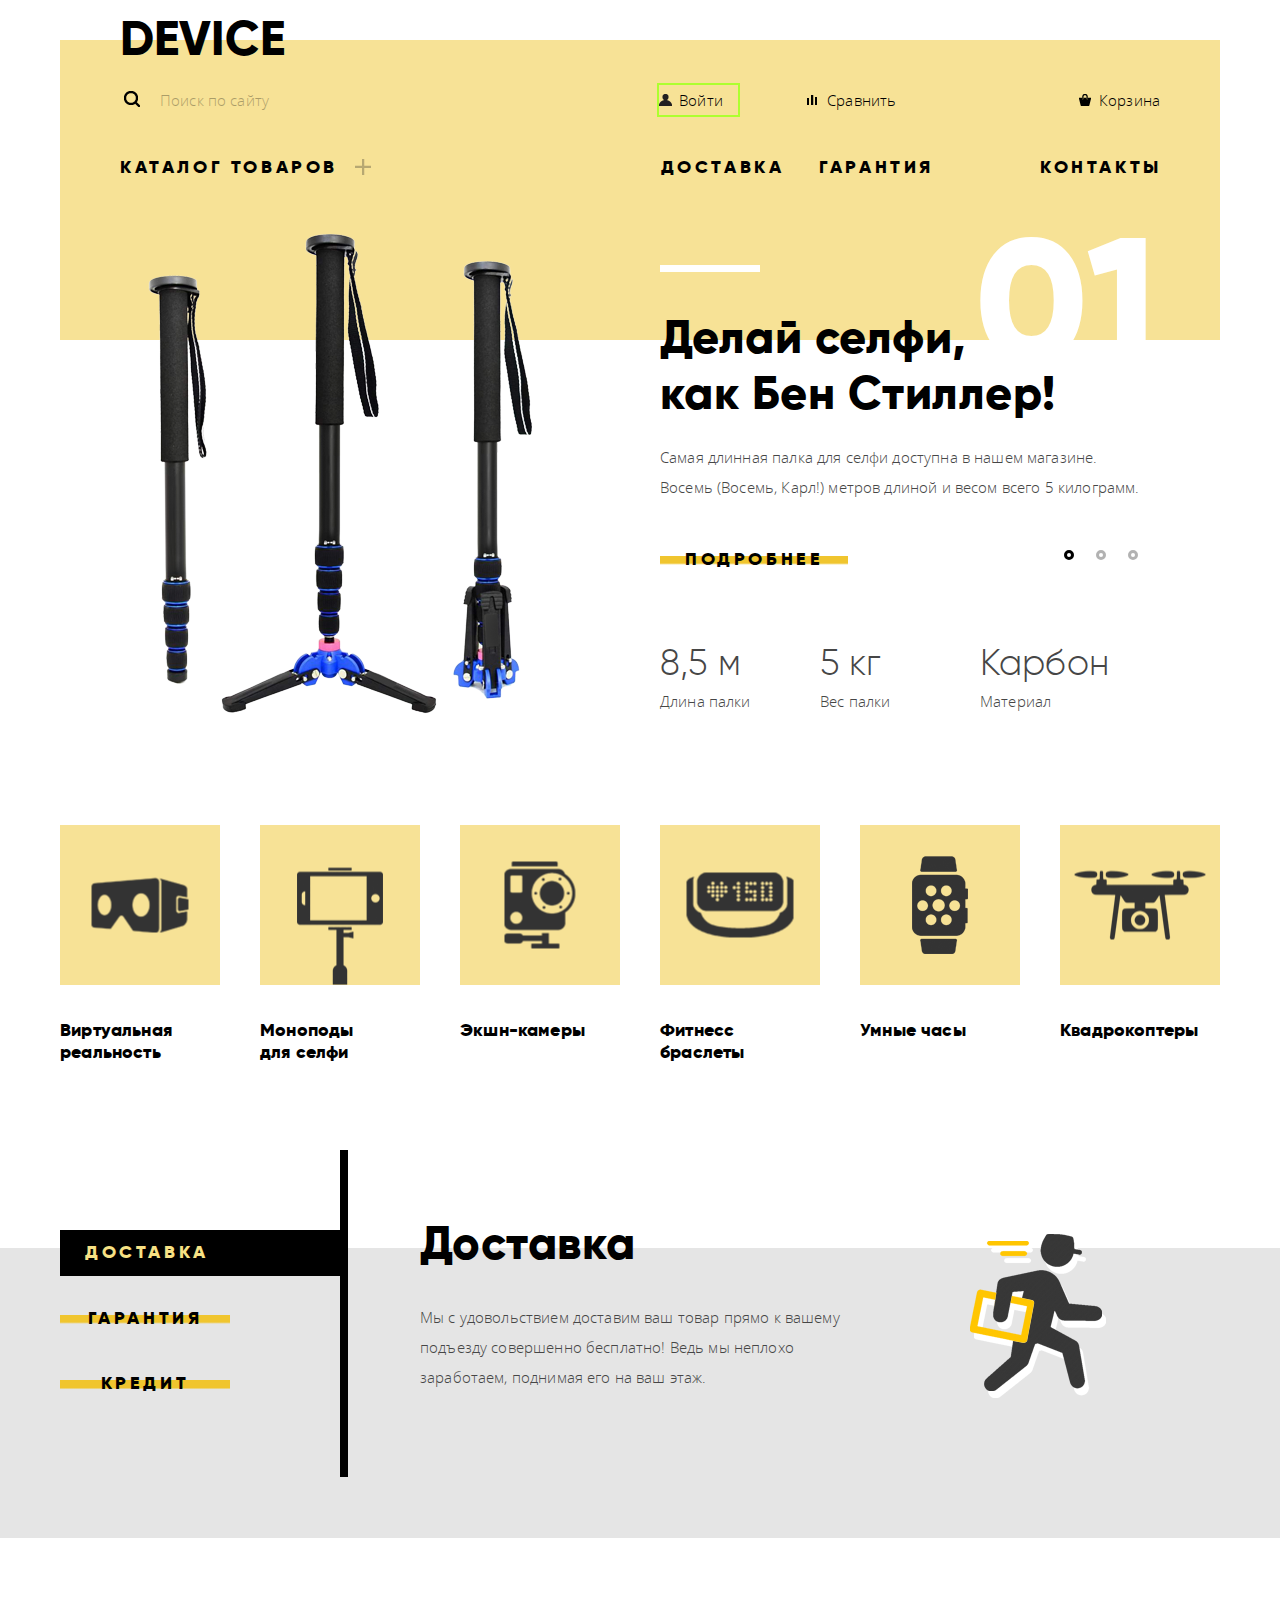
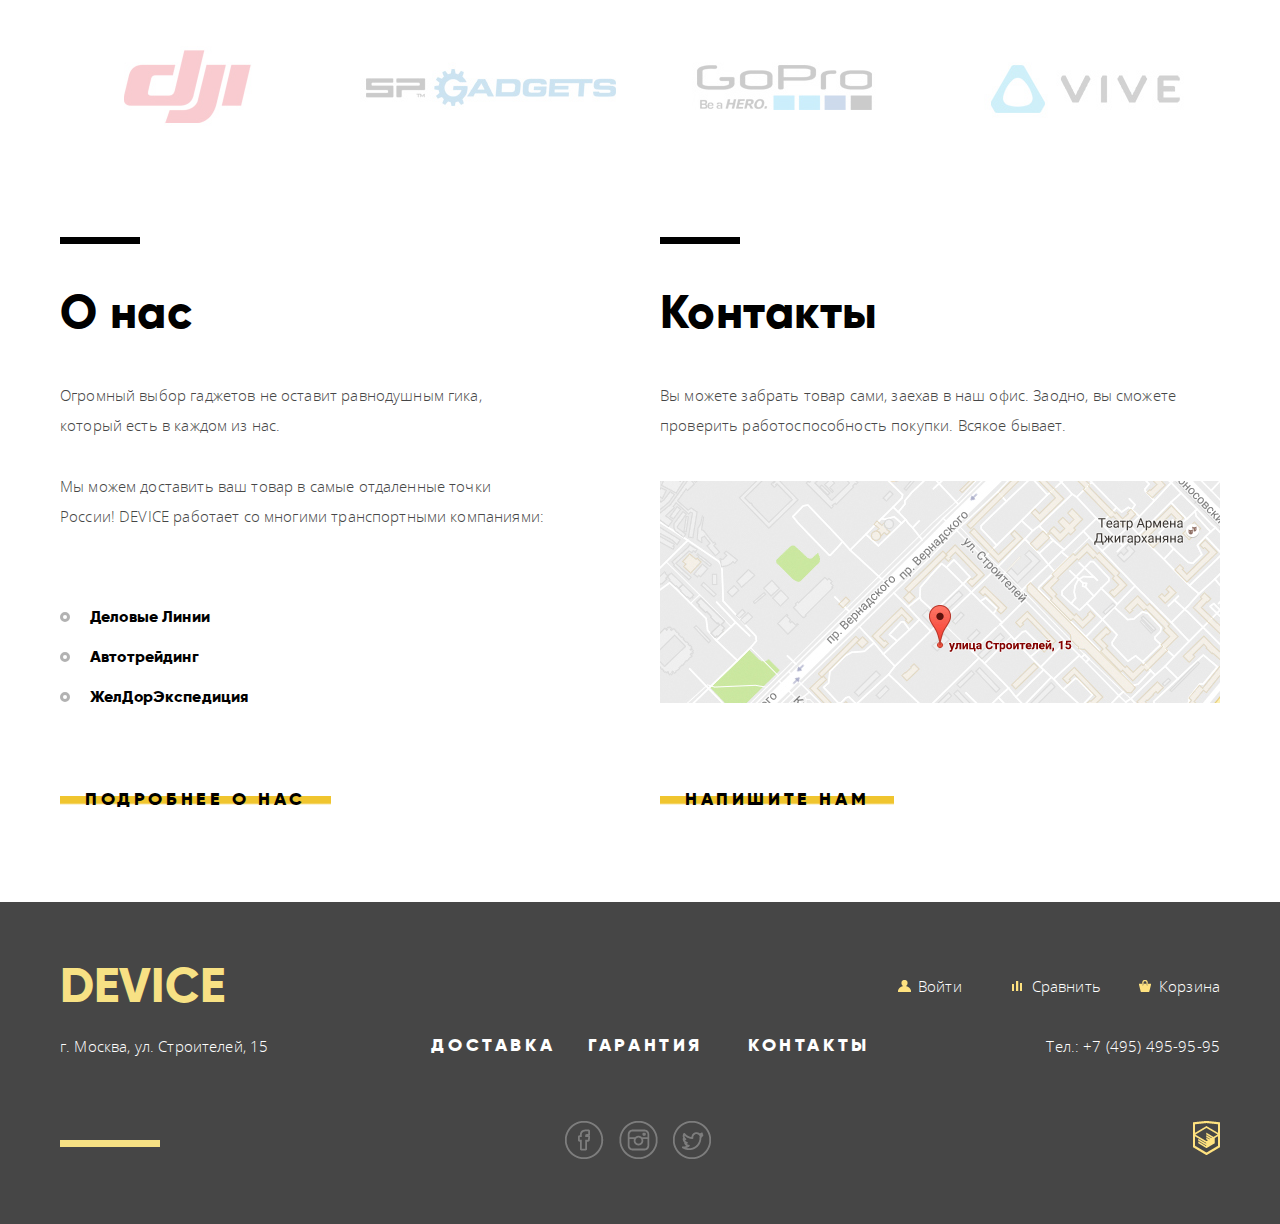
==== commit 3b46702a: "Переделал кнопки, приступил к внутренней странице" ====
--- a/index.html
+++ b/index.html
@@ -69,7 +69,7 @@
                     как Бен Стиллер!</h2>
                 <p>Самая длинная палка для селфи доступна в нашем магазине.
                   Восемь (Восемь, Карл!) метров длиной и весом всего 5 килограмм.</p>
-                <div class="btn"><a class="item-link" href="#">Подробнее</a></div>
+                <a class="item-link btn" href="#">Подробнее</a>
                 <dl class="desc clearfix">
                   <div class="item-property">
                     <dd>8,5 м</dd>
@@ -95,7 +95,7 @@
                 <h2>Худеем<br>
                     правильно!</h2>
                 <p>Мотивирующие фитнесс-браслеты помогут найти в себе силы не пропускать занятия и соблюдать диету.</p>
-                <div class="btn"><a class="item-link" href="#">Подробнее</a></div>
+                <a class="item-link btn" href="#">Подробнее</a>
                 <dl class="desc clearfix">
                   <div class="item-property">
                     <dd>48 часов</dd>
@@ -113,7 +113,7 @@
                 <h2>Порхает как бабочка,<br>
                     жалит как пчела!</h2>
                 <p>Этот обычный, на первый взгляд, квадрокоптер оснащен мощным лазером, замаскированным под стандартную камеру.</p>
-                <div class="btn"><a class="item-link" href="#">Подробнее</a></div>
+                <a class="item-link btn" href="#">Подробнее</a>
                 <dl class="desc clearfix">
                   <div class="item-property">
                     <dd>800 м</dd>
@@ -130,47 +130,47 @@
         </div>
 
         <div class="clearfix">
-          <div class="catalog-item">
-            <a href="#">
-              <div class="item-background"><img src="img/popular-1.png" width="97" height="55" alt="Очки виртуальной реальности"></div>
-              <p>Виртуальная реальность</p>
-            </a>
-          </div>
-
-          <div class="catalog-item">
-            <a href="catalog-monopods.html">
-              <div class="item-background"><img src="img/popular-2.png" width="86" height="117" alt="Монопод для селфи"></div>
-              <p>Моноподы для селфи</p>
-            </a>
-          </div>
-
-          <div class="catalog-item">
-            <a href="#">
-              <div class="item-background"><img src="img/popular-3.png" width="71" height="87" alt="Экшн-камера"></div>
-              <p>Экшн-камеры</p>
-            </a>
-          </div>
-
-          <div class="catalog-item">
-            <a href="#">
-              <div class="item-background"><img src="img/popular-4.png" width="107" height="65" alt="Фитнесс браслет"></div>
-              <p>Фитнесс браслеты</p>
-            </a>
-          </div>
-
-          <div class="catalog-item">
-            <a href="#">
-              <div class="item-background"><img src="img/popular-5.png" width="56" height="98" alt="Умные часы"></div>
-              <p>Умные часы</p>
-            </a>
-          </div>
-
-          <div class="catalog-item">
-            <a href="#">
-              <div class="item-background"><img src="img/popular-6.png" width="132" height="69" alt="Квадрокоптер"></div>
-              <p>Квадрокоптеры</p>
-            </a>
-          </div>
+          <a class="subcatalog" href="#">
+            <div class="item-background">
+              <img src="img/popular-1.png" width="97" height="55" alt="Очки виртуальной реальности">
+            </div>
+            <p>Виртуальная реальность</p>
+          </a>
+
+          <a class="subcatalog" href="catalog-monopods.html">
+            <div class="item-background">
+              <img src="img/popular-2.png" width="86" height="117" alt="Монопод для селфи">
+            </div>
+            <p>Моноподы для селфи</p>
+          </a>
+
+          <a class="subcatalog" href="#">
+            <div class="item-background">
+              <img src="img/popular-3.png" width="71" height="87" alt="Экшн-камера">
+            </div>
+            <p>Экшн-камеры</p>
+          </a>
+
+          <a class="subcatalog" href="#">
+            <div class="item-background">
+              <img src="img/popular-4.png" width="107" height="65" alt="Фитнесс браслет">
+            </div>
+            <p>Фитнесс браслеты</p>
+          </a>
+
+          <a class="subcatalog" href="#">
+            <div class="item-background">
+              <img src="img/popular-5.png" width="56" height="98" alt="Умные часы">
+            </div>
+            <p>Умные часы</p>
+          </a>
+
+          <a class="subcatalog" href="#">
+            <div class="item-background">
+              <img src="img/popular-6.png" width="132" height="69" alt="Квадрокоптер">
+            </div>
+            <p>Квадрокоптеры</p>
+          </a>
         </div>
       </div>
 
@@ -181,9 +181,9 @@
             <input type="radio" id="services-btn-2" name="toggle">
             <input type="radio" id="services-btn-3" name="toggle">
             <div class="services-controls">
-              <div class="service-btn"><label class="service" for="services-btn-1">Доставка</label></div>
-              <div class="service-btn"><label class="service" for="services-btn-2">Гарантия</label></div>
-              <div class="service-btn"><label class="service" for="services-btn-3">Кредит</label></div>
+              <label class="service btn" for="services-btn-1">Доставка</label>
+              <label class="service btn" for="services-btn-2">Гарантия</label>
+              <label class="service btn" for="services-btn-3">Кредит</label>
             </div>
 
             <div class="services-slides clearfix">
@@ -230,7 +230,7 @@
               <li>Автотрейдинг</li>
               <li>ЖелДорЭкспедиция</li>
             </ul>
-            <div class="btn"><a href="#">Подробнее о нас</a></div>
+            <a class="btn" href="#">Подробнее о нас</a>
           </section>
 
           <section class="index-contacts">
@@ -238,7 +238,7 @@
             <p>Вы можете забрать товар сами, заехав в наш офис. Заодно, вы сможете проверить работоспособность покупки.
               Всякое бывает.</p>
             <a href="#popup-map"><img src="img/map.jpg" width="560" height="222" alt="Схема проезда"></a>
-            <div class="btn"><a href="#write-us">Напишите нам</a></div>
+            <a class="btn" href="#write-us">Напишите нам</a>
           </section>
         </div>
       </div>
@@ -283,7 +283,7 @@
           <label for="email-text">Текст письма:<br></label>
           <textarea name="email-text" id="email-text" cols="30" rows="10">В свободной форме</textarea>
         </div>
-          <div class="btn"><button type="submit">Отправить</button></div>
+        <button class="btn" type="submit">Отправить</button>
       </form>
       <button class="modal-close-btn" type="button" title="Закрыть"></button>
     </div>
--- a/css/style.css
+++ b/css/style.css
@@ -72,7 +72,6 @@
 }
 
 .btn {
-  position: relative;
   display: inline-block;
   padding: 12px 25px;
   font-family: "Gilroy", "Arial", sans-serif;
@@ -81,38 +80,20 @@
   letter-spacing: 0.2em;
   font-weight: 800;
   text-transform: uppercase;
-  color: #000000;
+  text-decoration: none;
+  color: #000000;
+  background-image: linear-gradient(rgba(255, 255, 255, 0.0) 42%, #f0c52e 38%, #f0c52e 58%, rgba(255, 255, 255, 0.0) 62%);
   cursor: pointer;
 }
 
-.btn::before {
-  content: "";
-  position: absolute;
-  display: inline-block;
-  top: 50%;
-  left: 50%;
-  transform: translate(-50%, -50%);
-  width: 100%;
-  height: 7px;
+.btn:hover {
+  background: none;
   background-color: #f0c52e;
 }
 
-.btn:hover.btn::before {
-  background-color: transparent;
-}
-
-.btn:hover {
+.btn:active {
+  color: rgba(0, 0, 0, 0.3);
   background-color: #f0c52e;
-}
-
-.btn * {
-  color: #000000;
-  text-decoration: none;
-}
-
-.btn:active * {
-  color: #000000;
-  opacity: 0.3;
 }
 
 /*---------------------------------------------*/
@@ -658,19 +639,16 @@
 /*---------------END PROMO SLIDES--------------*/
 
 /*---------------CATALOG IN MAIN--------------*/
-.catalog-item {
+.subcatalog {
   float: left;
   width: 160px;
   margin-right: 40px;
   margin-bottom: 185px;
-}
-
-.catalog-item a {
   color: #000000;
   text-decoration: none;
 }
 
-.catalog-item p {
+.subcatalog p {
   width: 130px;
   margin: 0;
   margin-top: 35px;
@@ -679,16 +657,10 @@
   line-height: 1.2em;
   letter-spacing: 0.01em;
   font-weight: 800;
-  text-decoration: none;
-  color: #000000;
-}
-
-.catalog-item:nth-child(2) p {
-  width: 110px;
+  pointer-events: none;/* ЭТО ДЛЯ ИЕ*/
 }
 
 .item-background {
-  /*display: flex;*/
   position: relative;
   justify-content: center;
   align-items: center;
@@ -698,36 +670,32 @@
   margin: 0;
   text-align: center;
   background-color: #f7e296;
-}
-
-/*.catalog-item:nth-of-type(2) .item-background {
-  align-items: flex-end;
-}*/
-
-.catalog-item:hover .item-background {
-  background-color: #f0c52e;
-}
-
-.catalog-item:active img {
-  opacity: 0.3;
-}
-
-.catalog-item:active p {
-  opacity: 0.3;
-}
-
-.catalog-item img {
+  pointer-events: none;/* ЭТО ДЛЯ ИЕ*/
+}
+
+.subcatalog img {
   position: absolute;
   top: 50%;
   left: 50%;
   transform: translate(-50%, -50%);
-}
-.catalog-item:nth-child(2) img {
+  pointer-events: none;/* ЭТО ДЛЯ ИЕ*/
+}
+
+.subcatalog:nth-child(2) img {
   transform: translate(-50%, -32%);;
 }
 
-.catalog-item:nth-child(6n) {
+.subcatalog:nth-child(6n) {
   margin-right: 0;
+}
+
+.subcatalog:hover .item-background {
+  background-color: #f0c52e;
+}
+/* :active НЕ РАБОТАЕТ В ИЕ11 БЕЗ ДОБАВЛЕНИЯ pointer-events: none; ДЕТЯМ! */
+.subcatalog:active p,
+.subcatalog:active img {
+  opacity: 0.3;
 }
 /*-------------END OF CATALOG IN MAIN----------*/
 
@@ -801,40 +769,11 @@
   left: 550px;
 }
 
-.service-btn {
-  position: relative;
-  display: block;
-  width: 170px;
-}
-
-.service-btn::before {
-  content: "";
-  position: absolute;
-  top: 50%;
-  left: 50%;
-  transform: translate(-50%, -50%);
-  width: 100%;
-  height: 7px;
-  background-color: #f0c52e;
-  z-index: 1;
-}
-
-.service-btn:hover {
-  background-color: #f0c52e;
-}
-
-.service-btn:active {
-  width: 100%;
-  background-color: #000000;
-}
-
-.service-btn:active .service {
+.services-controls .btn:active {
+  border-right: 110px solid #000000;
   color: #f7e184;
   background-color: #000000;
-}
-
-.service-btn:active.service-btn::before {
-  background-color: transparent;
+  background-image: none;
 }
 
 #services-btn-1:checked ~ .services-controls label.service[for="services-btn-1"],
@@ -843,6 +782,7 @@
   border-right: 110px solid #000000;
   color: #f7e184;
   background-color: #000000;
+  background-image: none;
   cursor: auto;
 }
 
@@ -999,30 +939,78 @@
 /*---------------------------------------------*/
 /*--------MAIN OF CATALOG-MONOPODS.HTML--------*/
 /*---------------------------------------------*/
+.index-content-title {
+  margin-top: 50px;
+  margin-left: 60px;
+  margin-bottom: 35px;
+  font-family: "Gilroy", "Arial", sans-serif;
+  font-size: 47px;
+  line-height: 1.2em;
+  letter-spacing: 0.01em;
+  font-weight: 800;
+
+}
+
 .breadcrumbs {
-  margin-bottom: 40px;
-  /*для наглядности*/
-  outline: 2px solid mediumspringgreen;
+  display: block;
+  margin-left: 60px;
+  margin-bottom: 50px;
+  font-family: "Open Sans", "Arial", sans-serif;
+  font-size: 14px;
+  line-height: 2.571em;
+  color: #000000;
+}
+
+.breadcrumbs a {
+  display: inline-block;
+  position: relative;
+  margin-right: 40px;
+  color: rgba(0, 0, 0, 0.3);
+  text-decoration: none;
+}
+
+.breadcrumbs a:hover {
+  color: rgba(0, 0, 0, 0.6);
+}
+
+.breadcrumbs a:active {
+  color: rgba(0, 0, 0, 0.1);
+}
+
+.breadcrumbs a::after {
+  content: "";
+  position: absolute;
+  top: 50%;
+  right: -20px;
+  margin-top: -2px;
+  transform: rotate(45deg);
+  width: 4px;
+  height: 4px;
+  border-right: 2px solid #000000;
+  border-top: 2px solid #000000;
 }
 
 .sort {
   margin-bottom: 70px;
+}
+
+.main-inner h3 {
+  font-family: "Gilroy", "Arial", sans-serif;
+  font-size: 16px;
+  line-height: 1.2em;
+  letter-spacing: 0.2em;
+  text-transform: uppercase;
+  font-weight: 800;
+
 }
 
 .index-content-left {
   float: left;
   width: 330px;
+
+  margin-left: 60px;
   /*для наглядности*/
   outline: 2px solid greenyellow;
-}
-
-.sort h3 {
-  display: inline-block;
-  width: 160px;
-}
-
-.catalog-item h3 {
-  width: auto;
 }
 
 .index-content-right {
@@ -1032,8 +1020,35 @@
   outline: 2px solid greenyellow;
 }
 
+.index-content-left h3 {
+  background-color: #dcdcdc;
+}
+
+
+.filtr-products fieldset {
+  border: none;
+  margin: 0;
+  padding: 0;
+  margin-right: 130px;
+}
+
+.filtr-products legend {
+  width: 100%;
+  font-family: "Gilroy", "Arial", sans-serif;
+  font-size: 18px;
+  line-height: 1.2em;
+  letter-spacing: 0.01em;
+  font-weight: 800;
+  border-top: 2px solid #000000;
+}
+
+.sort h3 {
+  display: inline-block;
+  width: 160px;
+}
+
 .index-content-right .catalog-item {
-  display: inline-block;
+  float: left;
   vertical-align: top;
   width: 360px;
   margin-right: 40px;
@@ -1078,6 +1093,7 @@
   outline: 2px solid greenyellow;
 }
 /*-----END OF MAIN OF CATALOG-MONOPODS.HTML----*/
+
 
 /*---------------------------------------------*/
 /*----------------END OF MAIN------------------*/
@@ -1176,7 +1192,6 @@
   display: inline-block;
   vertical-align: middle;
   margin-top: 55px;
-  margin-right: 36px;
   padding-left: 20px;
 }
 
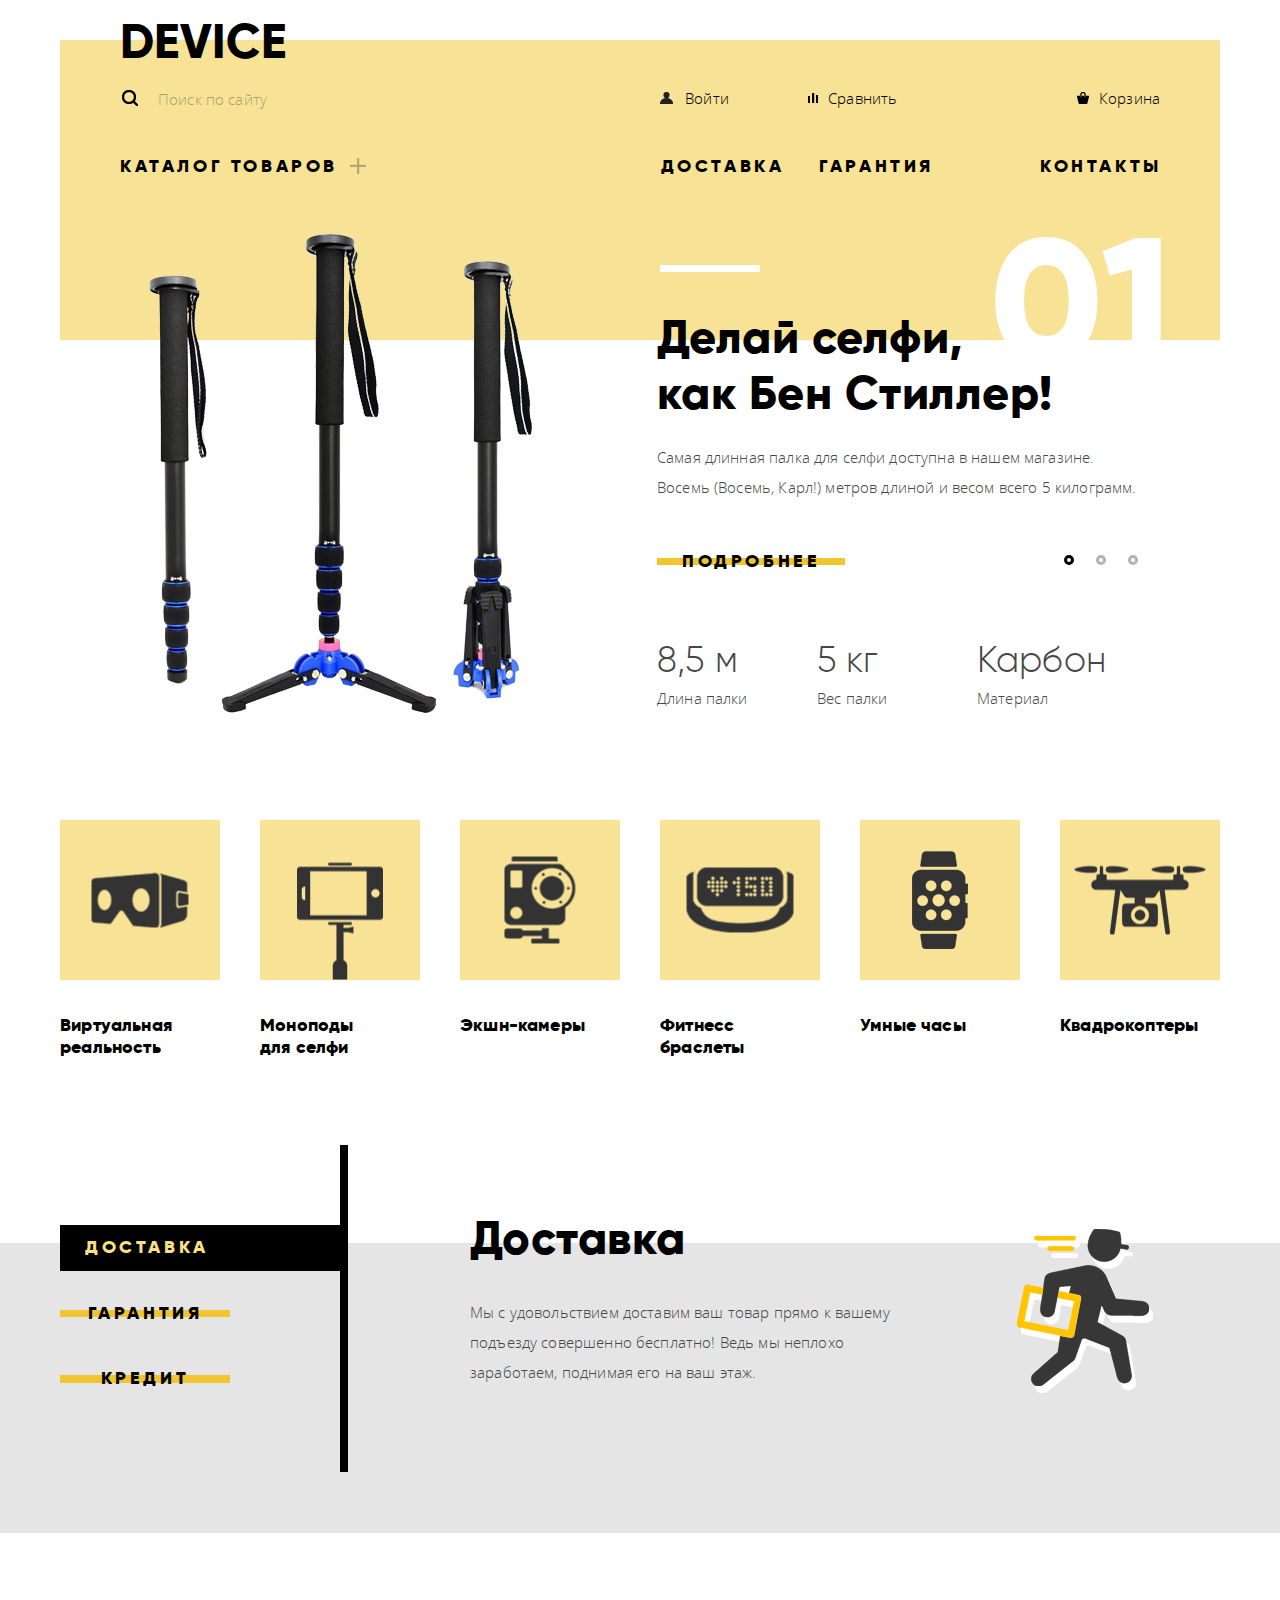
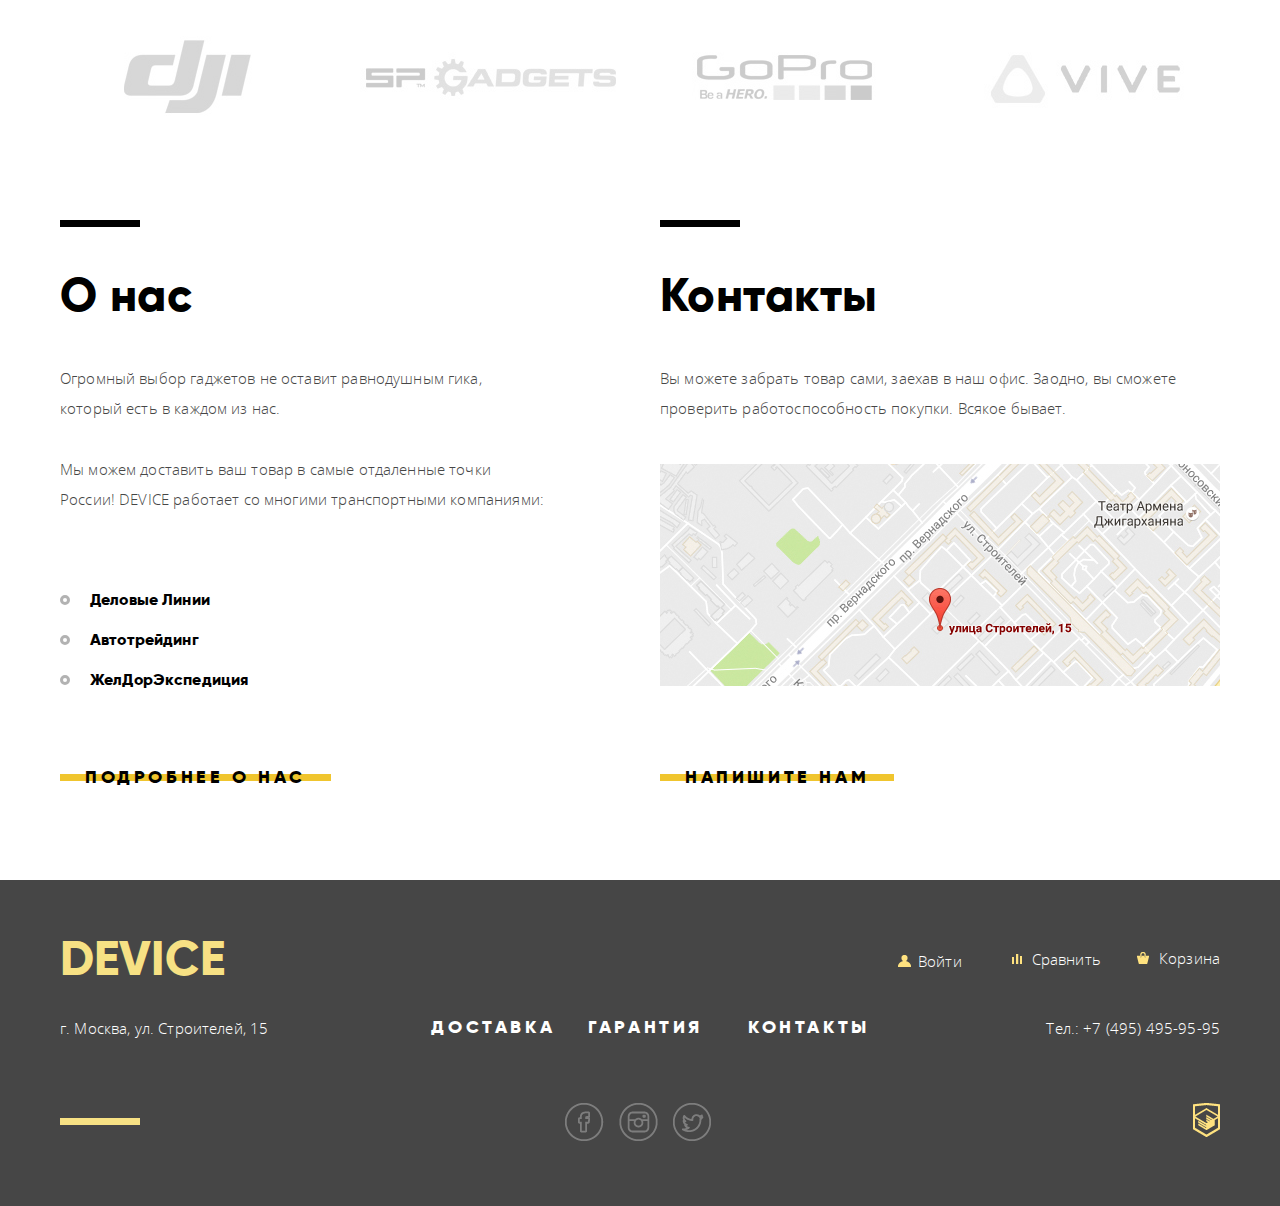
==== commit bbc6868a: "Закончил личный проект" ====
--- a/index.html
+++ b/index.html
@@ -4,7 +4,7 @@
     <meta charset="utf-8">
     <title>HTML Academy: Девайс</title>
     <link rel="stylesheet" href="css/normalize.css">
-    <link rel="stylesheet" href="css/style.css">
+    <link rel="stylesheet" href="css/style.min.css">
   </head>
   <body>
     <header class="main-header">
@@ -25,7 +25,7 @@
 
         <nav class="main-navigation clearfix">
           <ul>
-            <li class="catalog"><a class="catalog-link" href="#">Каталог товаров</a>
+            <li class="catalog"><a href="#">Каталог товаров</a>
               <ul class="sub-menu">
                 <li><a href="#">Виртуальная реальность</a></li><!--
              --><li><a href="catalog-monopods.html">Моноподы для селфи</a></li><!--
@@ -69,21 +69,21 @@
                     как Бен Стиллер!</h2>
                 <p>Самая длинная палка для селфи доступна в нашем магазине.
                   Восемь (Восемь, Карл!) метров длиной и весом всего 5 килограмм.</p>
-                <a class="item-link btn" href="#">Подробнее</a>
-                <dl class="desc clearfix">
-                  <div class="item-property">
-                    <dd>8,5 м</dd>
-                    <dt>Длина палки</dt>
-                  </div>
-                  <div class="item-property">
-                    <dd>5 кг</dd>
-                    <dt>Вес палки</dt>
-                  </div>
-                  <div class="item-property">
-                    <dd>Карбон</dd>
-                    <dt>Материал</dt>
-                  </div>
-                </dl>
+                <a class="btn" href="#">Подробнее</a>
+                <div class="desc clearfix">
+                  <dl class="item-property">
+                    <dt>8,5 м</dt>
+                    <dd>Длина палки</dd>
+                  </dl>
+                  <dl class="item-property">
+                    <dt>5 кг</dt>
+                    <dd>Вес палки</dd>
+                  </dl>
+                  <dl class="item-property">
+                    <dt>Карбон</dt>
+                    <dd>Материал</dd>
+                  </dl>
+                </div>
               </div>
             </article>
 
@@ -95,13 +95,13 @@
                 <h2>Худеем<br>
                     правильно!</h2>
                 <p>Мотивирующие фитнесс-браслеты помогут найти в себе силы не пропускать занятия и соблюдать диету.</p>
-                <a class="item-link btn" href="#">Подробнее</a>
-                <dl class="desc clearfix">
-                  <div class="item-property">
-                    <dd>48 часов</dd>
-                    <dt>Без подзарядки</dt>
-                  </div>
-                </dl>
+                <a class="btn" href="#">Подробнее</a>
+                <div class="desc clearfix">
+                  <dl class="item-property">
+                    <dt>48 часов</dt>
+                    <dd>Без подзарядки</dd>
+                  </dl>
+                </div>
               </div>
             </article>
 
@@ -113,17 +113,17 @@
                 <h2>Порхает как бабочка,<br>
                     жалит как пчела!</h2>
                 <p>Этот обычный, на первый взгляд, квадрокоптер оснащен мощным лазером, замаскированным под стандартную камеру.</p>
-                <a class="item-link btn" href="#">Подробнее</a>
-                <dl class="desc clearfix">
-                  <div class="item-property">
-                    <dd>800 м</dd>
-                    <dt>Дальность полета</dt>
-                  </div>
-                  <div class="item-property">
-                    <dd>50 м</dd>
-                    <dt>Радиус поражения</dt>
-                  </div>
-                </dl>
+                <a class="btn" href="#">Подробнее</a>
+                <div class="desc clearfix">
+                  <dl class="item-property">
+                    <dt>800 м</dt>
+                    <dd>Дальность полета</dd>
+                  </dl>
+                  <dl class="item-property">
+                    <dt>50 м</dt>
+                    <dd>Радиус поражения</dd>
+                  </dl>
+                </div>
               </div>
             </article>
           </div>
@@ -190,21 +190,21 @@
               <article class="services-slider-item">
                 <h2>Доставка</h2>
                 <p>Мы с удовольствием доставим ваш товар прямо к вашему подъезду совершенно бесплатно!
-                  Ведь мы неплохо заработаем, поднимая его на ваш этаж.</p>
+                   Ведь мы неплохо заработаем, поднимая его на ваш этаж.</p>
                 <img src="img/delivery.png" width="136" height="164" alt="Курьер">
               </article>
 
               <article class="services-slider-item">
                 <h2>Гарантия</h2>
                 <p>Если из-за возгарания купленного у нас товара у вас сгорит дом — не переживайте, мы выдадим вам новый.
-                  Товар, не дом, конечно же.</p>
+                   Товар, не дом, конечно же.</p>
                 <img src="img/warranty.png" width="171" height="195" alt="Звонок в сервис">
               </article>
 
               <article class="services-slider-item">
                 <h2>Кредит</h2>
                 <p>Залезть в долговую яму стало проще! Кредитные консультанты подберут для вас наиболее выгодные условия кредита.
-                  Выгодные для нашего банка, разумеется.</p>
+                   Выгодные для нашего банка, разумеется.</p>
                 <img src="img/credit.png" width="156" height="188" alt="Кредитная карта">
               </article>
             </div>
@@ -214,10 +214,22 @@
 
       <div class="container">
         <div class="promo-brand">
-          <a href="#"><img src="img/logo-1с.jpg" width="260" height="100" alt="logo"></a><!--
-       --><a href="#"><img src="img/logo-2с.jpg" width="260" height="100" alt="logo"></a><!--
-       --><a href="#"><img src="img/logo-3с.jpg" width="260" height="100" alt="logo"></a><!--
-       --><a href="#"><img src="img/logo-4с.jpg" width="260" height="100" alt="logo"></a>
+          <a href="#">
+            <img src="img/logo-1.jpg" width="260" height="100" alt="logo">
+            <img src="img/logo-1с.jpg" width="260" height="100" alt="logo">
+          </a><!--
+       --><a href="#">
+            <img src="img/logo-2.jpg" width="260" height="100" alt="logo">
+            <img src="img/logo-2с.jpg" width="260" height="100" alt="logo">
+          </a><!--
+       --><a href="#">
+            <img src="img/logo-3.jpg" width="260" height="100" alt="logo">
+            <img src="img/logo-3с.jpg" width="260" height="100" alt="logo">
+          </a><!--
+       --><a href="#">
+            <img src="img/logo-4.jpg" width="260" height="100" alt="logo">
+            <img src="img/logo-4с.jpg" width="260" height="100" alt="logo">
+          </a>
         </div>
 
         <div class="clearfix">
@@ -237,8 +249,10 @@
             <h2>Контакты</h2>
             <p>Вы можете забрать товар сами, заехав в наш офис. Заодно, вы сможете проверить работоспособность покупки.
               Всякое бывает.</p>
-            <a href="#popup-map"><img src="img/map.jpg" width="560" height="222" alt="Схема проезда"></a>
-            <a class="btn" href="#write-us">Напишите нам</a>
+            <a class="js-open-map" href="#">
+              <img src="img/map.jpg" width="560" height="222" alt="Схема проезда">
+            </a>
+            <a class="js-write-us btn" href="#">Напишите нам</a>
           </section>
         </div>
       </div>
@@ -272,16 +286,17 @@
         <div class="clearfix">
           <div class="wrap-name">
             <label for="client-name">Ваше имя:<br></label>
-            <input type="text" name="name" id="client-name" placeholder="Представьтесь, пожалуйста" required autofocus>
+            <input class="name" type="text" name="name" id="client-name" placeholder="Представьтесь, пожалуйста">
           </div>
           <div class="wrap-mail">
             <label for="client-email">Ваш e-mail:<br></label>
-            <input type="email" name="email" id="client-email" placeholder="Для отправки ответа" required>
+            <input class="mail" type="email" name="email" id="client-email" placeholder="Для отправки ответа">
           </div>
         </div>
+
         <div class="wrap-text">
           <label for="email-text">Текст письма:<br></label>
-          <textarea name="email-text" id="email-text" cols="30" rows="10">В свободной форме</textarea>
+          <textarea name="email-text" id="email-text" cols="30" rows="10" placeholder="В свободной форме"></textarea>
         </div>
         <button class="btn" type="submit">Отправить</button>
       </form>
@@ -290,9 +305,11 @@
 
     <!-- Модальное окно popup-map -->
     <div class="modal-popup-map" id="popup-map">
-      <img src="img/map-big.jpg" width="960" height="559">
+      <iframe src="https://www.google.com/maps/embed?pb=!1m18!1m12!1m3!1d1995.8388877503783!2d30.274960849395747!3d59.98458198949285!2m3!1f0!2f0!3f0!3m2!1i1024!2i768!4f13.1!3m3!1m2!1s0x469636a7eb54b9ab%3A0x59ecf542d2f011ed!2z0YPQuy4g0KHQsNCy0YPRiNC60LjQvdCwLCA0Mywg0KHQsNC90LrRgi3Qn9C10YLQtdGA0LHRg9GA0LMsIDE5NzE4Mw!5e0!3m2!1sru!2sru!4v1487150609797" width="960" height="560" style="border:0" allowfullscreen></iframe>
       <button class="modal-close-btn" type="button" title="Закрыть"></button>
     </div>
     <div class="modal-overlay"></div>
+
+    <script src="js/script.min.js"></script>
   </body>
 </html>
--- a/css/style.min.css
+++ b/css/style.min.css
@@ -0,0 +1 @@
+.clearfix::after,.main-header .container::after,.search::before{content:""}.about-us h2,.breadcrumbs a,.btn,.catalog-item a,.index-contacts h2,.main-footer a,.main-header a[href],.pagination a,.sort a,.sort h3,.subcatalog{text-decoration:none}@font-face{font-family:'Open Sans';font-weight:400;font-style:normal;src:local('Open Sans'),local('OpenSans'),url(../fonts/opensans.woff2) format('woff2'),url(../fonts/opensans.woff) format('woff'),url(../fonts/opensans.ttf) format('truetype')}@font-face{font-family:'Open Sans';font-weight:300;font-style:normal;src:local('Open Sans Light'),local('OpenSans-Light'),url(../fonts/opensanslight.woff2) format('woff2'),url(../fonts/opensanslight.woff) format('woff'),url(../fonts/opensanslight.ttf) format('truetype')}@font-face{font-family:Gilroy;font-weight:300;font-style:normal;src:local('Gilroy Light'),local('Gilroy-Light'),url(../fonts/Gilroylight.woff2) format('woff2'),url(../fonts/Gilroylight.woff) format('woff'),url(../fonts/Gilroylight.ttf) format('truetype')}@font-face{font-family:Gilroy;font-weight:800;font-style:normal;src:local('Gilroy ExtraBold'),local('Gilroy-ExtraBold'),url(../fonts/Gilroyextrabold.woff2) format('woff2'),url(../fonts/Gilroyextrabold.woff) format('woff'),url(../fonts/Gilroyextrabold.ttf) format('truetype')}body{min-width:1200px;font-family:"Open Sans",Arial,sans-serif;font-size:15px;line-height:2;letter-spacing:.01em;font-weight:300;color:#464646;background-color:#fff}.btn,.main-header .logo,.main-header .logo-inner{font-family:Gilroy,Arial,sans-serif;font-weight:800;vertical-align:top;text-transform:uppercase}.clearfix::after{display:table;clear:both}.btn,.main-header .comparison,.main-header .login,.main-header .logout,.main-header .user-block,.main-navigation>ul,.search{display:inline-block}.container,.container-inner{width:1160px;margin:0 auto;padding:0}img{height:auto;max-width:100%}.btn{margin:0;padding:12px 25px;font-size:18px;line-height:1.2;letter-spacing:.2em;border:none;background:0 0;color:#000;background-image:linear-gradient(rgba(255,255,255,0) 42%,#f0c52e 38%,#f0c52e 58%,rgba(255,255,255,0) 58%);cursor:pointer}.btn:hover{background:#f0c52e}.btn:active{color:rgba(0,0,0,.3);background-color:#f0c52e}.main-header .container,.main-header .container-inner{position:relative;height:300px;margin-top:40px;line-height:2.4;color:#000;background-color:#f7e296}.main-header .container-inner{height:185px}.main-header .container::after{position:absolute;top:225px;left:600px;width:100px;height:7px;background-color:#fff}.main-header a[href]{color:#000}.main-header a[href]:hover{opacity:.6}.main-header a[href]:active{opacity:.3}.main-header .logo,.main-header .logo-inner{position:absolute;top:-27px;display:inline-block;margin-left:60px;font-size:48px;line-height:1.2;letter-spacing:.01em;color:#000}.search{position:relative;width:440px;margin-top:34px;margin-right:98px;margin-left:58px;vertical-align:top}.search::before{position:absolute;top:50%;left:4px;transform:translate(0,-50%);width:16px;height:16px;background-position:-5px -369px;background-image:url(../img/spritesheet.png);background-repeat:no-repeat}.comparison::before,.login::before{left:0;top:50%;transform:translate(0,-50%);content:"";background-image:url(../img/spritesheet.png);background-repeat:no-repeat}.search input::-webkit-input-placeholder{font-family:"Open Sans",Arial,sans-serif;font-size:15px;line-height:2.4;letter-spacing:.01em;font-weight:300;color:#000}.search input:-ms-input-placeholder{font-family:"Open Sans",Arial,sans-serif;font-size:15px;line-height:2.4;letter-spacing:.01em;font-weight:300;color:#000}.search input::-ms-input-placeholder{font-family:"Open Sans",Arial,sans-serif;font-size:15px;line-height:2.4;letter-spacing:.01em;font-weight:300;color:#000}.search input::-moz-placeholder{font-family:"Open Sans",Arial,sans-serif;font-size:15px;line-height:2.4;letter-spacing:.01em;font-weight:300;color:#000}.search input::placeholder{font-family:"Open Sans",Arial,sans-serif;font-size:15px;line-height:2.4;letter-spacing:.01em;font-weight:300;color:#000}.search-btn,.search-field{height:50px;margin:0 0 -2px;padding:0;font-size:15px;line-height:2.4;border:none;background-color:#f7e296}.search-field{width:315px;margin-left:40px;border-top:2px solid transparent;border-bottom:2px solid transparent;opacity:.3}.search-btn{visibility:hidden}.search:hover .search-field{opacity:.6}.search-field:focus{border-bottom:2px solid #000;opacity:1}.search-field:focus+.search-btn{visibility:visible;width:85px;border:2px solid #000}.search-field:focus+.search-btn:hover{visibility:visible;width:85px;color:#fff;background-color:#000}.search-btn:active{visibility:visible;width:85px;color:rgba(255,255,255,.3);background-color:#000}.main-header .user-block{margin-top:40px;margin-right:60px;vertical-align:top}.main-header .login{position:relative;vertical-align:top;padding-left:25px;margin-right:15px}.login::before{position:absolute;width:13px;height:12px;background-position:-5px -501px}.main-header .logout{vertical-align:top}.main-header .comparison{position:relative;vertical-align:top;margin-top:40px;padding-left:20px}.comparison::before{position:absolute;width:10px;height:10px;background-position:-5px -166px}.main-header .cart{position:relative;float:right;margin-top:40px;margin-right:60px;padding-left:20px;vertical-align:middle}.cart::before{content:"";position:absolute;top:50%;left:-2px;transform:translate(0,-50%);width:12px;height:12px;background-position:-5px -27px;background-image:url(../img/spritesheet.png);background-repeat:no-repeat}.main-navigation{margin-top:33px;font-family:Gilroy,Arial,sans-serif;font-size:18px;line-height:1.2;font-weight:800;letter-spacing:.2em;text-transform:uppercase}.main-navigation ul{margin:0;padding:0;list-style:none}.main-navigation>ul{width:255px;margin-left:60px;margin-right:277px;vertical-align:top}.catalog{position:relative}.catalog>a::after{content:"";position:absolute;top:2px;left:230px;width:16px;height:16px;background-position:-5px -343px;background-image:url(../img/spritesheet.png);background-repeat:no-repeat}.catalog .sub-menu{display:none}.catalog:hover .sub-menu{position:absolute;left:-60px;z-index:10;display:block;width:660px;height:144px;padding-top:20px;font-family:"Open Sans",Arial,sans-serif;font-size:15px;line-height:2.4;letter-spacing:.01em;font-weight:300;text-transform:none;background-color:#f7e296;opacity:1}.main-header .delivery,.main-header .warranty,.promo-slider .slider-controls,.slider-controls .slider-dot{display:inline-block;vertical-align:top}.back-for-left-head h3,.service,.sort h3{text-transform:uppercase}.catalog .sub-menu:nth-of-type(1){padding-left:60px}.catalog .sub-menu:nth-of-type(2){margin-left:300px}.catalog .sub-menu:nth-of-type(3){margin-left:500px}.main-header .delivery{width:120px;margin-right:30px}.main-header .warranty{width:120px;margin-right:93px}.main-header .contacts{float:right;width:120px;margin-right:60px;vertical-align:top}.promo-slider{position:relative;top:-110px;z-index:8}.promo-slider input[type=radio]{position:absolute;opacity:0}.promo-slider .slider-controls{position:absolute;top:325px;left:995px;z-index:100;width:160px;height:20px;text-align:left}.promo-slider .slider-item:nth-child(1)::before,.promo-slider .slider-item:nth-child(2)::before,.promo-slider .slider-item:nth-child(3)::before{position:absolute;top:-35px;right:45px;z-index:5;font-size:179px;color:#fff;font-weight:800;font-family:Gilroy,Arial,sans-serif;line-height:1.2;letter-spacing:.01em}.footer-contacts,.img-box,.item-background,.pagination,.pagination .btn-page-next,.pagination-pages,.service{text-align:center}.slider-controls .slider-dot{width:4px;height:4px;margin:0 9px;border:3px solid #000;border-radius:50%;cursor:pointer;opacity:.3}.desc-box,.img-box{width:560px;float:left}#promo-btn-1:checked~.slider-controls label.slider-dot[for=promo-btn-1],#promo-btn-2:checked~.slider-controls label.slider-dot[for=promo-btn-2],#promo-btn-3:checked~.slider-controls label.slider-dot[for=promo-btn-3]{opacity:1}.promo-slider .slider-item{overflow:hidden;height:520px;display:none}.promo-slider .slider-item:nth-child(1)::before{content:"01"}.promo-slider .slider-item:nth-child(2)::before{content:"02"}.promo-slider .slider-item:nth-child(3)::before{content:"03"}.about-us li::before,.about-us::before,.breadcrumbs a:not(:last-child)::after,.filter-color label::after,.filter-color label::before,.index-contacts::before{content:""}.promo-slider h2{margin-bottom:20px;font-family:Gilroy,Arial,sans-serif;font-size:47px;line-height:1.2;letter-spacing:.01em;font-weight:800;color:#000}.promo-slider p{margin-bottom:37px}.desc dd,.desc dt{margin:0;padding:0}.desc{margin:40px 0 0;padding:0}.item-property{float:left;min-width:130px;margin-right:30px}.item-property:last-child{margin-right:0}.promo-slider dt{font-family:Gilroy,Arial,sans-serif;font-size:36px;line-height:1.2;font-weight:300}.service,.services-slider-item h2,.subcatalog p{font-weight:800;font-family:Gilroy,Arial,sans-serif;line-height:1.2}.slider-item:nth-child(2) .img-box{margin-top:10px}.slider-item:nth-child(3) .img-box{margin-top:65px}.desc-box{position:relative;z-index:8;margin-top:40px;margin-left:37px}.slider-item:first-child p{width:490px}.slider-item:not(:first-child) p{width:460px}#promo-btn-1:checked~.slides .slider-item:nth-child(1),#promo-btn-2:checked~.slides .slider-item:nth-child(2),#promo-btn-3:checked~.slides .slider-item:nth-child(3){display:block;margin-bottom:-35px}.subcatalog{float:left;width:160px;margin-top:-5px;margin-right:40px;margin-bottom:185px;color:#000}.subcatalog p{width:130px;margin:35px 0 0;font-size:18px;letter-spacing:.01em;pointer-events:none}.item-background{position:relative;box-sizing:border-box;height:160px;width:160px;margin:0;background-color:#f7e296;justify-content:center;align-items:center;pointer-events:none}.subcatalog img{position:absolute;top:50%;left:50%;transform:translate(-50%,-50%);pointer-events:none}.subcatalog:nth-child(2) img{transform:translate(-50%,-32%)}.subcatalog:nth-child(6n){margin-right:0}.subcatalog:hover .item-background{background-color:#f0c52e}.subcatalog:active img,.subcatalog:active p{opacity:.3}.services-slider{position:relative;height:290px;margin-bottom:100px;background-color:#e5e5e5}.services-slider .container{position:relative;top:-98px}.services-slider input[type=radio]{position:absolute;opacity:0}.services-controls{float:left;width:280px;padding-top:80px;padding-bottom:50px;border-right:8px solid #000}.services-slider-item{position:relative;overflow:hidden;float:right;width:750px}.services-slider-item h2,.services-slider-item p{display:block;width:440px}.services-slider-item h2{margin-top:65px;margin-bottom:30px;font-size:47px;letter-spacing:.01em;color:#000}.services-slider-item:nth-child(1) img{position:absolute;bottom:9px;right:67px}.services-slider-item:nth-child(2) img{position:absolute;bottom:5px;right:46px}.services-slider-item:nth-child(3) img{position:absolute;bottom:12px;right:70px}.services-controls .btn:active{color:#f7e184;border-right:110px solid #000;background-image:none;background-color:#000}#services-btn-1:checked~.services-controls label.service[for=services-btn-1],#services-btn-2:checked~.services-controls label.service[for=services-btn-2],#services-btn-3:checked~.services-controls label.service[for=services-btn-3]{color:#f7e184;background-image:none;background-color:#000;border-right:110px solid #000;cursor:auto}.service{position:relative;z-index:10;display:block;width:120px;padding:12px 25px;margin-bottom:20px;font-size:18px;letter-spacing:.2em;color:#000;cursor:pointer}.services-slider-item{display:none}#services-btn-1:checked~.services-slides .services-slider-item:nth-child(1),#services-btn-2:checked~.services-slides .services-slider-item:nth-child(2),#services-btn-3:checked~.services-slides .services-slider-item:nth-child(3){display:block;margin-bottom:-35px}.promo-brand{margin-top:-5px;margin-bottom:83px;vertical-align:top}.promo-brand a{position:relative;display:inline-block;vertical-align:baseline;width:260px;height:100px;margin:0 40px 0 0;padding:0}.promo-brand img{position:absolute;display:inline-block;vertical-align:top;opacity:.2}.about-us,.index-contacts{position:relative;margin-bottom:80px}.promo-brand img:nth-of-type(2n){opacity:0}.promo-brand img:hover{opacity:1}.promo-brand a:last-child{margin-right:0}.about-us{float:left;width:485px}.index-contacts{float:right;width:560px}.about-us::before,.index-contacts::before{position:absolute;top:0;left:0;width:80px;height:7px;background-color:#000}.about-us h2,.index-contacts h2{margin-top:47px;font-family:Gilroy,Arial,sans-serif;font-size:47px;line-height:1.2;letter-spacing:.01em;font-weight:800;color:#000}.about-us li,.back-for-left-head h3{font-family:Gilroy,Arial,sans-serif;font-size:16px;font-weight:800}.about-us p,.index-contacts p{margin-bottom:31px}.about-us a,.index-contacts a{position:relative;display:inline-block;vertical-align:top}.about-us ul{margin:66px 0 55px;padding:0;list-style:none}.about-us li{position:relative;padding-left:30px;line-height:2.5;text-decoration:none;color:#000}.back-for-left-head,.left-column{margin-left:-1000%;padding-left:1000%}.about-us li::before{position:absolute;top:50%;left:0;transform:translate(0,-50%);width:4px;height:4px;border:3px solid #000;border-radius:50%;opacity:.3}.back-for-left-head,.back-for-right-head{display:inline-block;height:70px;position:relative;vertical-align:top}.index-contacts img{margin-top:10px;margin-bottom:60px}.main-inner{overflow:hidden}.left-column{float:left;width:330px;padding-bottom:1000%;margin-bottom:-1000%;background-color:#ebebeb}.back-for-left-head{margin-bottom:70px;background-color:#dbdbdb}.back-for-left-head h3{width:270px;margin:26px 0;line-height:1.2;letter-spacing:.2em}.back-for-right-head,.pagination{margin-bottom:70px;background-color:#ebebeb}.back-for-right-head{margin-left:-70px;padding-right:1000%;margin-right:-1000%}.back-for-right-head .sort{position:relative;width:760px;margin:16px 0 16px 70px;font-family:"Open Sans",Arial,sans-serif;font-size:14px;line-height:2.857;letter-spacing:.01;color:#000}.index-content-title,.sort h3{font-family:Gilroy,Arial,sans-serif;line-height:1.2;font-weight:800}.sort h3{font-size:16px;letter-spacing:.2em}.right-column{float:left;width:830px;background-color:#fff}.index-content-title{margin-top:35px;margin-left:60px;margin-bottom:13px;font-size:47px;letter-spacing:.01em}.breadcrumbs{display:block;margin-left:60px;margin-bottom:41px;font-family:"Open Sans",Arial,sans-serif;font-size:14px;line-height:2.571;color:#000}.filter-products legend,.range-controls input{font-family:Gilroy,Arial,sans-serif}.breadcrumbs a{position:relative;display:inline-block;vertical-align:top;margin-right:37px;color:rgba(0,0,0,.3)}.breadcrumbs a:hover{color:rgba(0,0,0,.6)}.breadcrumbs a:active{color:rgba(0,0,0,.1)}.breadcrumbs a:not(:last-child)::after{position:absolute;top:50%;right:-20px;transform:rotate(45deg);width:4px;height:4px;margin-top:-2px;border-top:2px solid #000;border-right:2px solid #000}.index-content-left{position:relative;width:265px;margin-left:60px}.index-content-right{width:760px;margin-left:70px}.filter-products fieldset{margin:0 0 30px;padding:0;border:none}.filter-products legend{width:200px;margin-bottom:37px;padding-top:11px;font-size:18px;line-height:1.2;letter-spacing:.01em;font-weight:800;border-top:2px solid #000}.range-controls{position:relative;width:200px;margin-bottom:37px}.range-controls .scale{height:2px;background-color:#dcdcdc}.range-controls .bar{width:55%;height:2px;background-color:#72ca00}.range-controls .toggle{position:absolute;top:-7px;left:0;width:11px;height:11px;border:2px solid #000;border-radius:50%;background-color:#fff;cursor:pointer}.range-controls .toggle:active{border:2px solid #fff;border-radius:50%;background-color:#7eae29;box-shadow:0 5px 5px -3px rgba(0,0,0,.75)}.range-controls .toggle-min{left:-2px}.range-controls .toggle-max{left:55%}.range-controls .max-price,.range-controls .min-price{position:absolute;top:15px;width:90px;font-size:14px;line-height:1.591;color:rgba(0,0,0,.2)}.range-controls .max-price{left:-25px}.range-controls input{width:60px;margin-left:3px;font-size:14px;text-align:left;color:rgba(0,0,0,.2);border:none;background:0 0}.filter-color legend{margin-bottom:21px}.filter-products input[type=radio],.filter-products input[type=checkbox]{position:absolute;display:inline-block;opacity:0}.filter-bluetooth label,.filter-color label{position:relative;display:block;margin-bottom:1px;padding-left:38px;font-family:"Open Sans",Arial,sans-serif;font-size:14px;line-height:2.857;letter-spacing:.01;color:#000}.filter-color label::before{position:absolute;top:50%;left:0;transform:translate(0,-50%);width:23px;height:23px;background-color:#dbdbdb}.filter-color label::after{position:absolute;display:none;top:15px;left:7px;transform:rotate(-45deg);width:7px;height:4px;border-left:2px solid #000;border-bottom:2px solid #000}.filter-bluetooth label::after,.filter-bluetooth label::before,.main-footer .logout::before{transform:translate(0,-50%);content:""}.filter-color label:hover::before{background-color:#cecece}.filter-color label:active::before{background-color:#c4c4c4}#black:checked+label[for=black]::after,#blue:checked+label[for=blue]::after,#pink:checked+label[for=pink]::after,#red:checked+label[for=red]::after,#white:checked+label[for=white]::after{display:block}.filter-bluetooth legend{margin-bottom:20px}.filter-bluetooth label::before{position:absolute;top:50%;left:0;width:19px;height:19px;border:2px solid #c6c6c6;border-radius:50%}.filter-bluetooth label::after{position:absolute;display:none;top:50%;left:7px;width:5px;height:5px;border:2px solid #000;border-radius:50%}.filter-bluetooth label:hover::before{border:2px solid #bcbcbc}.filter-bluetooth label:active::before{border:2px solid #acacac}#no-bluetooth:checked+label:active[for=no-bluetooth]::after,#yes-bluetooth:checked+label:active[for=yes-bluetooth]::after{display:none}#no-bluetooth:checked+label[for=no-bluetooth]::after,#no-bluetooth:not(:checked)+label:active[for=no-bluetooth]::after,#yes-bluetooth:checked+label[for=yes-bluetooth]::after,#yes-bluetooth:not(:checked)+label:active[for=yes-bluetooth]::after{display:block}.filter-products fieldset.filter-bluetooth{margin-bottom:30px}.filter-products input[type=submit]{width:200px}.sort a,.sort h3{display:inline-block;margin:0;vertical-align:baseline}.sort h3{margin-right:60px}.sort a{margin-right:28px;font-size:14px;line-height:1.286;letter-spacing:0;color:#000;opacity:.3}.sort a:last-child,.sort a:nth-last-child(2){position:absolute;right:0;width:0;height:0;font-size:0}.catalog-item h3,.flag{font-family:Gilroy,Arial,sans-serif;line-height:1.2;font-weight:800}.sort a:hover{opacity:.6}.sort a.active,.sort a:active{opacity:1}.sort a:last-child{top:15px;margin-right:0;border:9px solid transparent;border-top-color:#000}.sort a:nth-last-child(2){top:7px;margin-right:42px;border:9px solid transparent;border-bottom-color:#000}.back-for-item,.buy-item,.item-picture{top:0;width:360px;height:380px}.index-content-right article:nth-of-type(2n){margin-right:0}.catalog-item{position:relative;float:left;width:360px;margin-right:40px;margin-bottom:50px;vertical-align:top}.catalog-item:last-child{margin-bottom:0}.item-picture{position:relative;z-index:2;margin-bottom:25px;cursor:pointer}.back-for-item,.buy-item,.flag{position:absolute}.back-for-item{z-index:1;background-color:#efefef}.buy-item{z-index:3}.buy-item:hover .item-picture{opacity:.3}.catalog-item h3{display:inline-block;width:260px;margin:0;padding:0;font-size:18px;letter-spacing:.01em;vertical-align:top}.catalog-item a{color:#000;text-transform:none}.catalog-item .price{float:right;margin-top:-5px;letter-spacing:.05em}.flag{top:28px;right:27px;z-index:2;box-sizing:border-box;width:60px;height:60px;padding:22px 13px;font-size:14px;letter-spacing:.05em;border:2px solid #000;border-radius:50%;opacity:.2}.pagination .btn-page-next,.pagination .btn-page-prev,.pagination-pages{padding:25px 20px;box-sizing:border-box}.buy-item .btn,.buy-item .to-compare{position:absolute;z-index:15;opacity:0}.buy-item .btn{top:165px;left:88px;text-transform:uppercase}.buy-item .to-compare{top:210px;left:108px;font-family:"Open Sans",Arial,sans-serif;font-size:13px;line-height:2.769;letter-spacing:.01em;color:rgba(0,0,0,.5)}.footer-navigation,.pagination{font-family:Gilroy,Arial,sans-serif;line-height:1.2;letter-spacing:.2em;font-weight:800;text-transform:uppercase}.buy-item .to-compare:hover{color:rgba(0,0,0,1)}.buy-item .to-compare:active{color:rgba(0,0,0,.2)}.buy-item:hover .btn,.buy-item:hover .to-compare{opacity:1}.buy-item:hover+img{opacity:.3}.buy-item:hover~.flag{opacity:.1}.pagination{font-size:16px}.pagination .btn-page-prev{float:left;width:130px;margin-right:20px;text-align:center}.pagination .btn-page-next{float:right;width:130px;margin-left:20px}.pagination .btn-page-next:hover,.pagination .btn-page-prev:hover{background-color:#d9d9d9}.pagination .btn-page-next:active,.pagination .btn-page-prev:active{color:rgba(0,0,0,.3)}.pagination-pages{display:inline-block;vertical-align:top;width:420px;margin:0 auto}.pagination a{color:#000;background-color:#ebebeb}.pagination-pages a{display:inline-block;width:20px;height:15px;margin:0 10px}.pagination-pages a[href]{opacity:.3}.pagination-pages a[href]:hover{opacity:.6}.pagination-pages a,.pagination-pages a[href]:active{opacity:1}.main-footer{padding-bottom:65px;color:#fff;background-color:#464646}.main-footer .container{position:relative;min-width:1160px;background-color:#464646}.main-footer .container::after{content:"";position:absolute;top:238px;left:0;width:80px;height:7px;background-color:#f7e184}.main-footer a{color:#fff}.main-footer a[href]:hover{opacity:.6}.main-footer a[href]:active{opacity:.3}.main-footer .logo,.main-footer .logo-inner{display:inline-block;margin-top:50px;margin-right:673px;font-family:Gilroy,Arial,sans-serif;font-size:48px;line-height:1.2;font-weight:800;text-transform:uppercase;color:#f7e184;vertical-align:middle}.main-footer .login,.main-footer .logout{position:relative;display:inline-block;margin-right:50px}.main-footer .login{margin-top:55px;padding-left:20px;vertical-align:middle}.main-footer .comparison,.main-footer .logout{margin-top:50px;vertical-align:middle;padding-left:20px}.main-footer .login::before{background-position:-5px -479px}.main-footer .logout::before{position:absolute;top:50%;left:0;width:13px;height:12px;background-position:-5px -479px;background-image:url(../img/spritesheet.png);background-repeat:no-repeat}.social-btn-fb,.social-btn-inst,.social-btn-twit{display:inline-block;height:38px;background-image:url(../img/spritesheet.png);background-repeat:no-repeat}.main-footer .comparison{position:relative;display:inline-block}.main-footer .comparison::before{background-position:-5px -146px}.main-footer .cart{position:relative;float:right;margin-top:63px;padding-left:20px;vertical-align:middle}.footer-contacts,.footer-navigation,.main-footer address{margin-top:25px;vertical-align:middle}.main-footer .cart::before{background-position:-5px -5px}.main-footer address{display:inline-block;margin-right:163px;font-style:normal}.footer-navigation{display:inline-block;margin-right:173px;font-size:18px}.footer-navigation a{display:inline-block;margin-right:33px;vertical-align:middle}.footer-navigation a:last-of-type{margin-left:12px;margin-right:0}.footer-contacts{float:right}.footer-contacts,.main-footer address{font-family:"Open Sans",Arial,sans-serif;font-size:15px;line-height:2;font-weight:300}.footer-copyright,.social-btn{margin-top:60px;font-size:0;vertical-align:top}.social-btn{position:relative;display:inline-block;margin-right:15px;opacity:.3}a.social-btn.social-btn:hover{opacity:.6}a.social-btn.social-btn:active{opacity:.1}.social-btn-fb{width:39px;margin-left:505px;background-position:-5px -186px}.social-btn-inst{width:39px;background-position:-5px -278px}.social-btn-twit{width:38px;background-position:-5px -431px}.footer-copyright{float:right;width:27px;height:34px;margin-left:462px;background-position:-5px -234px;background-image:url(../img/spritesheet.png);background-repeat:no-repeat}.modal-write-us{position:fixed;top:50%;left:50%;z-index:30;display:none;box-sizing:border-box;width:960px;height:555px;margin-top:-277px;margin-left:-480px;padding:90px 100px;color:#000;background-color:#fff;box-shadow:0 10px 25px 0 rgba(0,0,0,.2),50px 0 30px -40px rgba(0,0,0,.4),-50px 0 30px -40px rgba(0,0,0,.4)}.modal-overlay{position:fixed;display:none;top:0;left:0;z-index:25;width:100%;height:100%;background-color:rgba(0,0,0,.2)}.modal-popup-map .modal-close-btn,.modal-write-us .modal-close-btn{position:absolute;top:20px;right:20px;width:55px;height:55px;color:#000;background:#f7e296;border:none;border-radius:50%;cursor:pointer}.modal-close-btn:hover{background-color:#f0c52e}.modal-close-btn::after,.modal-close-btn::before{content:"";position:absolute;top:50%;left:50%;width:30px;height:2px;margin-top:-1px;margin-left:-15px;background-color:#fff;border-radius:1px}.modal-close-btn::before{transform:rotate(45deg)}.modal-close-btn::after{transform:rotate(-45deg)}.modal-close-btn:active::after,.modal-close-btn:active::before{opacity:.3}.modal-write-us label{font-family:Gilroy,Arial,sans-serif;font-size:18px;line-height:1;font-weight:800}.modal-write-us .mail,.modal-write-us .name,.wrap-text textarea{font-family:"Open Sans",Arial,sans-serif;font-size:14px;line-height:1.286;outline:0}.modal-write-us .mail,.modal-write-us .name{width:340px;height:48px;margin-top:5px;padding-left:20px;color:#464646;background-color:#f2f2f2;border:none}.modal-write-us .mail:hover,.modal-write-us .name:hover{background-color:#eaeaea}.modal-write-us .mail:focus,.modal-write-us .name:focus{width:337px;height:42px;padding-left:17px;color:#464646;background-color:#fff;border:3px solid #f2f2f2}.modal-write-us input::-webkit-input-placeholder{font-family:"Open Sans",Arial,sans-serif;font-size:14px;line-height:1.286;color:rgba(0,0,0,.4)}.modal-write-us input:-ms-input-placeholder{font-family:"Open Sans",Arial,sans-serif;font-size:14px;line-height:1.286;color:rgba(0,0,0,.4)}.modal-write-us input::-ms-input-placeholder{font-family:"Open Sans",Arial,sans-serif;font-size:14px;line-height:1.286;color:rgba(0,0,0,.4)}.modal-write-us input::-moz-placeholder{font-family:"Open Sans",Arial,sans-serif;font-size:14px;line-height:1.286;color:rgba(0,0,0,.4)}.modal-write-us input::placeholder{font-family:"Open Sans",Arial,sans-serif;font-size:14px;line-height:1.286;color:rgba(0,0,0,.4)}.wrap-name{float:left;width:360px}.wrap-mail{float:right;width:360px}.wrap-text{width:100%;margin:30px auto 0}.wrap-text textarea{box-sizing:border-box;width:100%;height:155px;margin-top:5px;padding:20px;color:rgba(0,0,0,.4);background-color:#f2f2f2;border:none}.wrap-text textarea:hover{color:rgba(0,0,0,.4);background-color:#eaeaea}.wrap-text textarea:focus{padding:17px;background-color:#fff;border:3px solid #f2f2f2;color:#464646}.modal-write-us button{position:relative;width:200px;margin-top:30px}.modal-popup-map{position:fixed;top:50%;left:50%;z-index:30;display:none;box-sizing:border-box;width:960px;height:560px;margin-top:-277px;margin-left:-480px;background:url(../img/map-big.jpg) no-repeat #fff;box-shadow:0 10px 25px 0 rgba(0,0,0,.2)}.modal-content-show{display:block}.modal-write-us .modal-error{padding-left:20px;background-color:#f6dada;border:none}